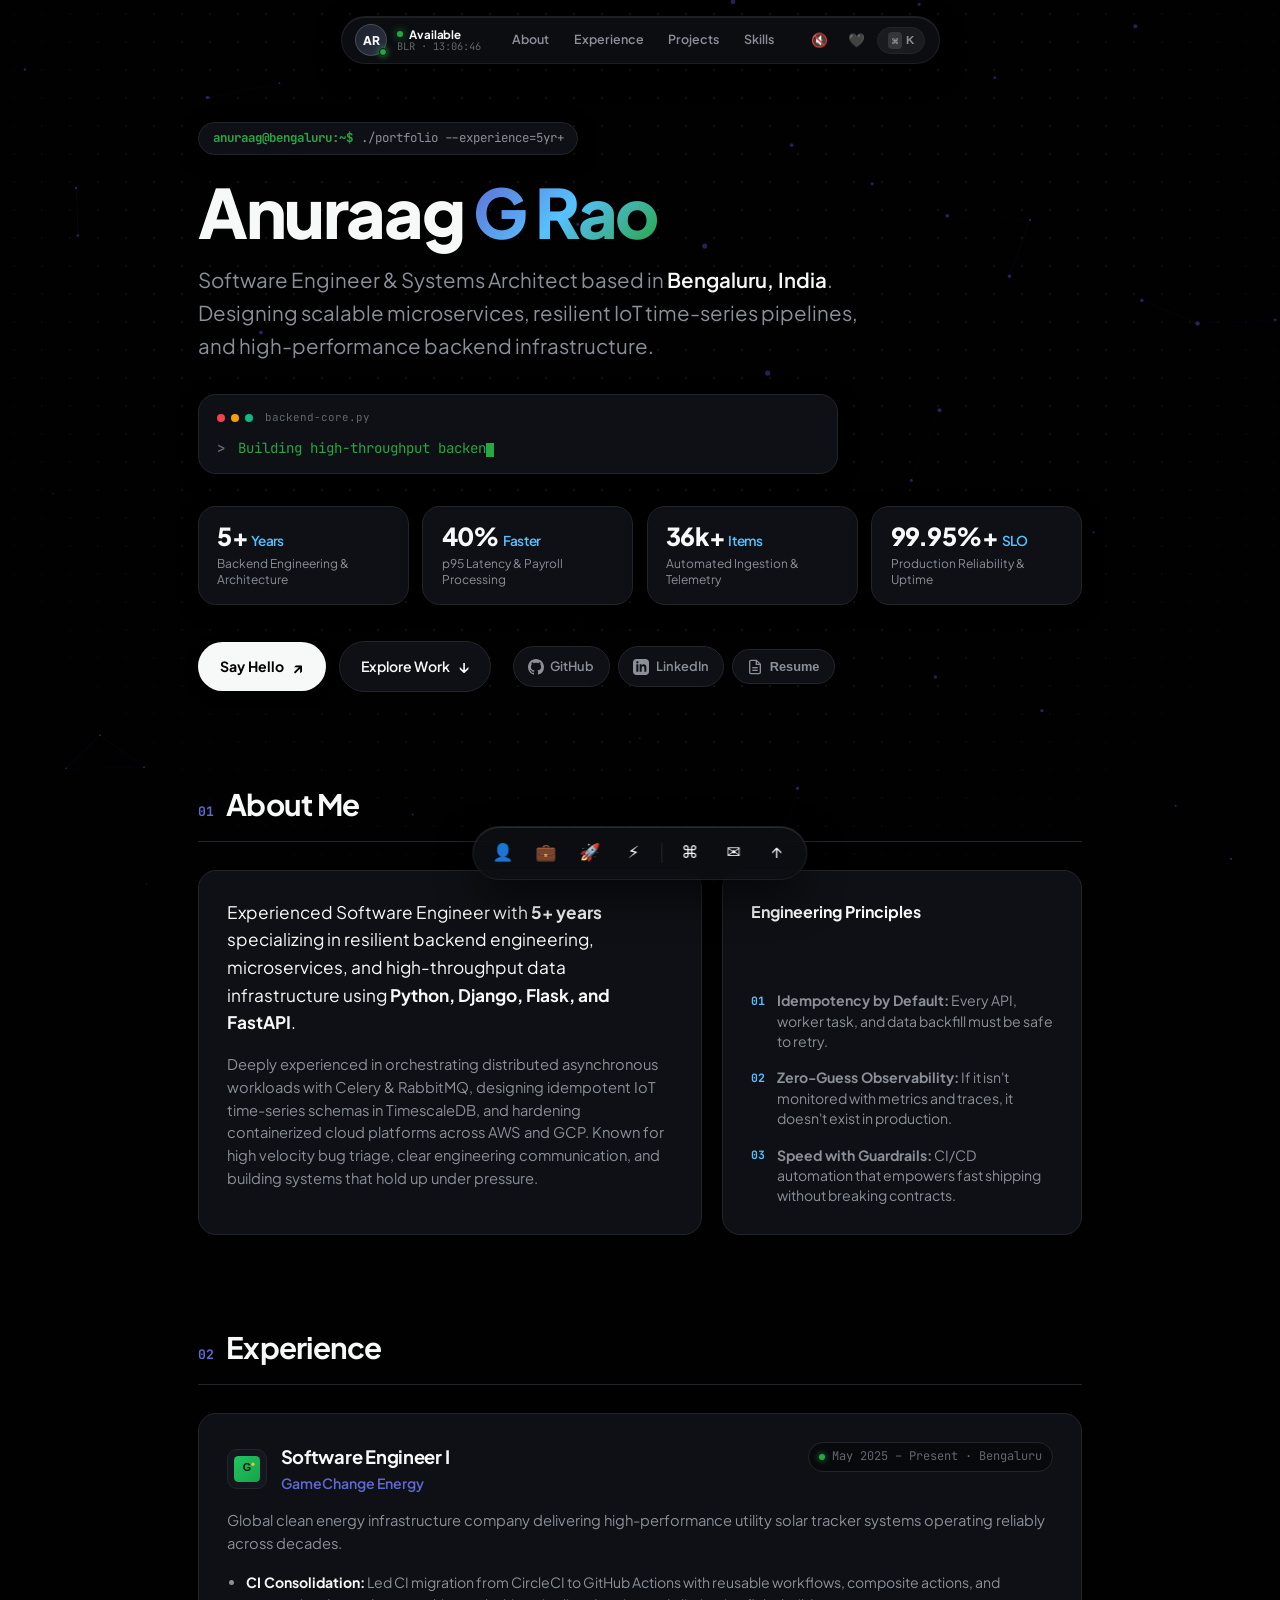
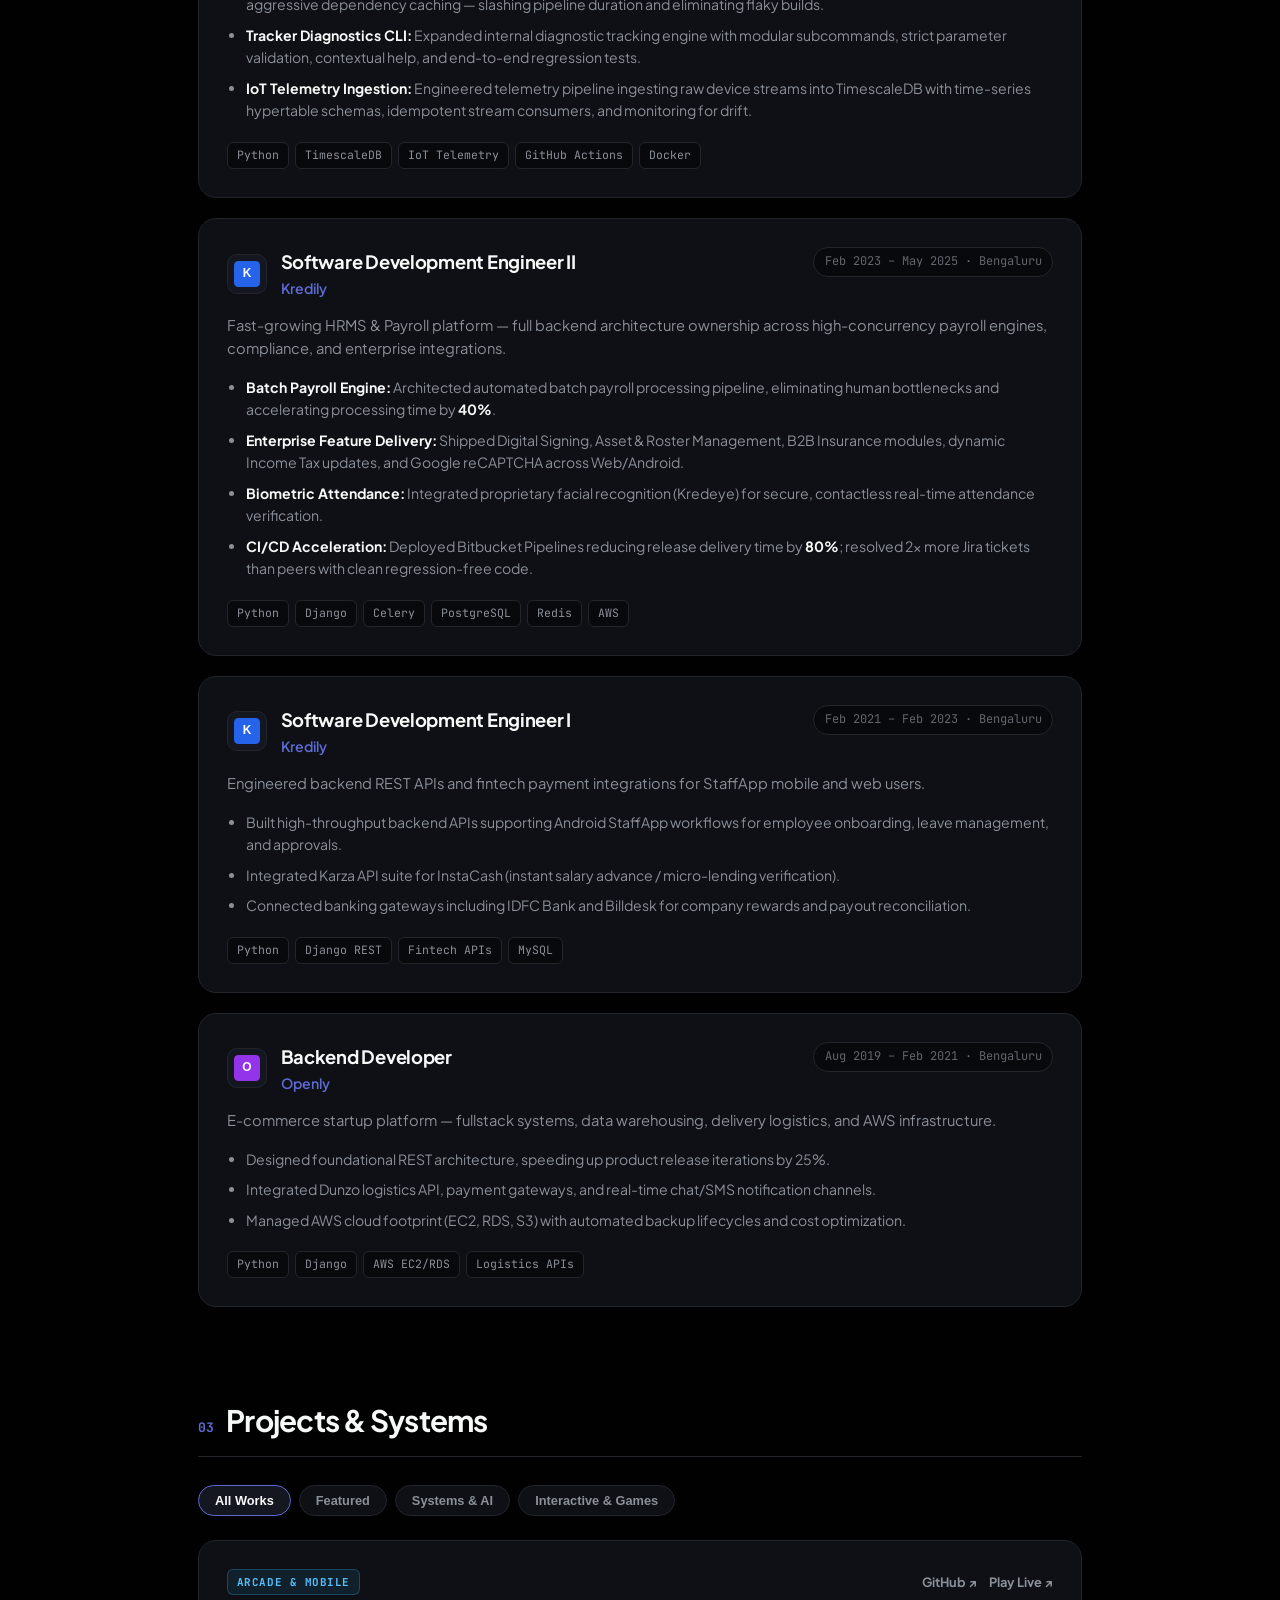
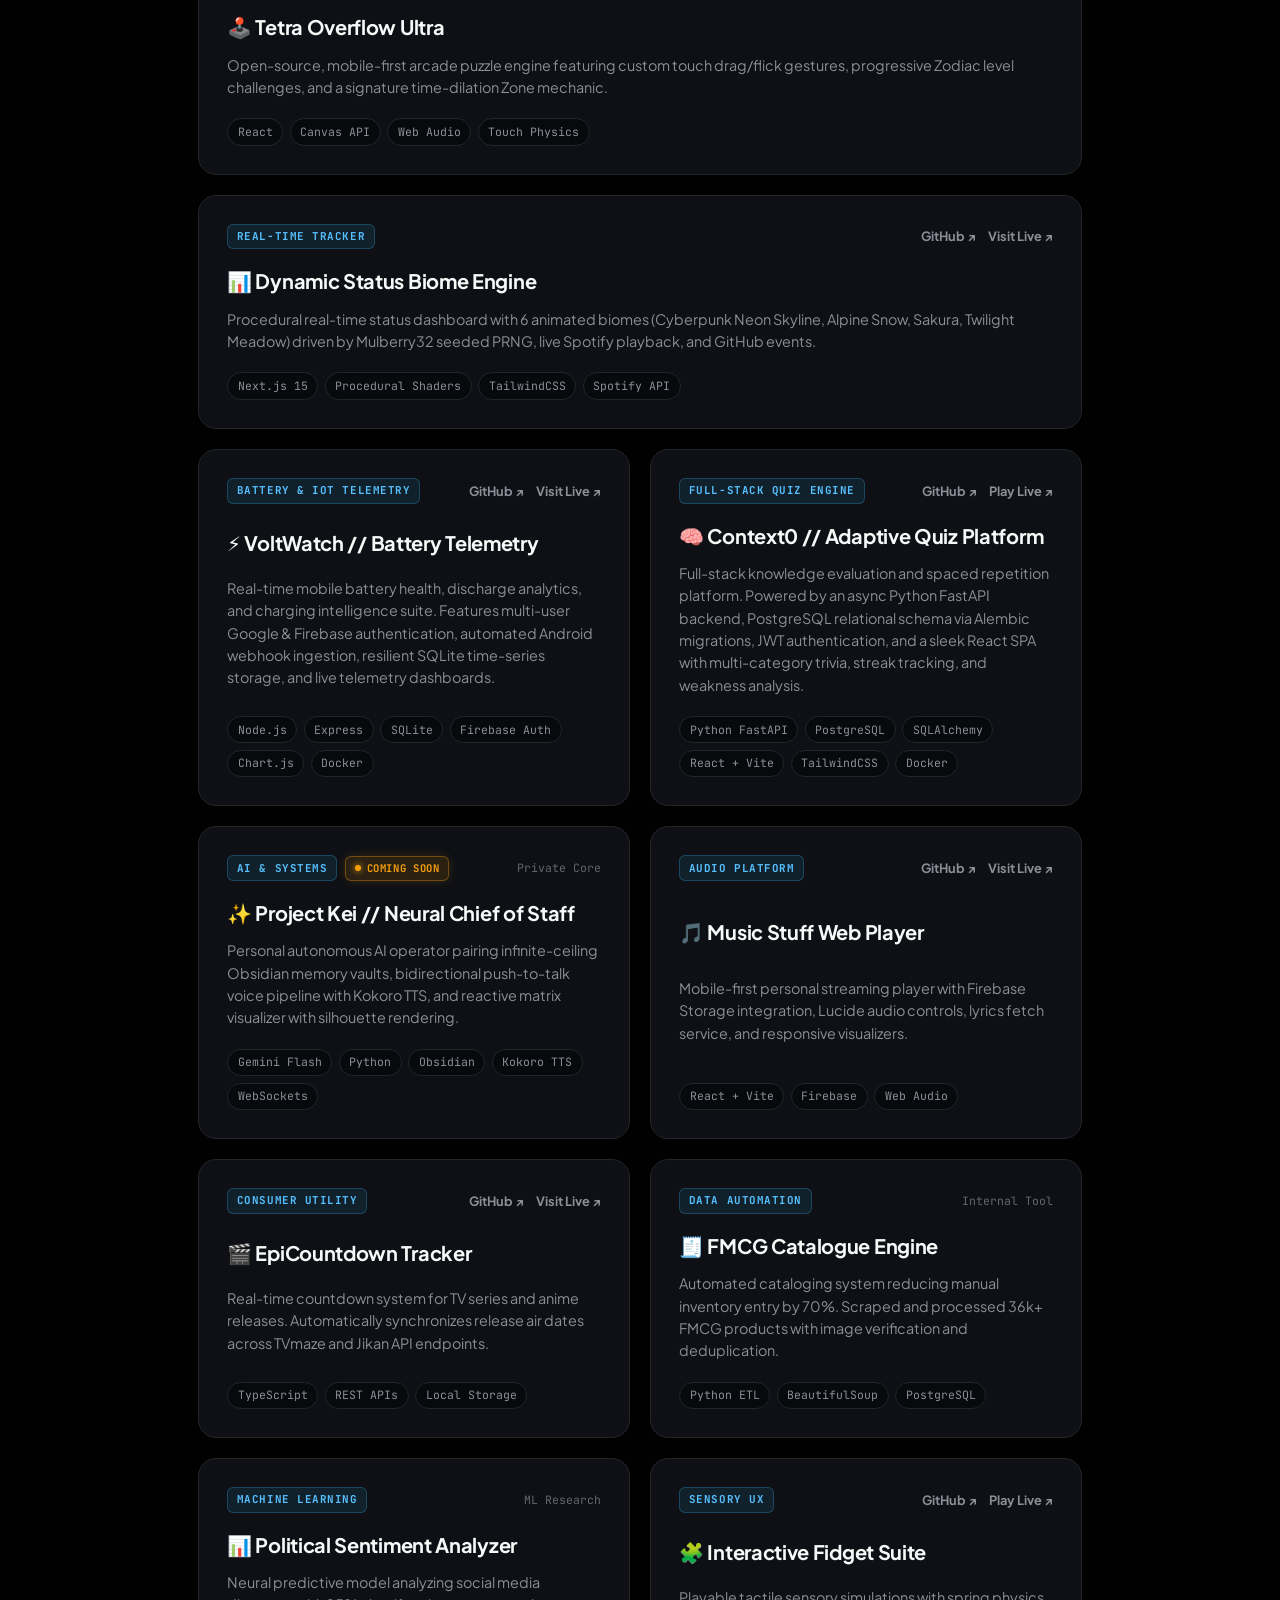
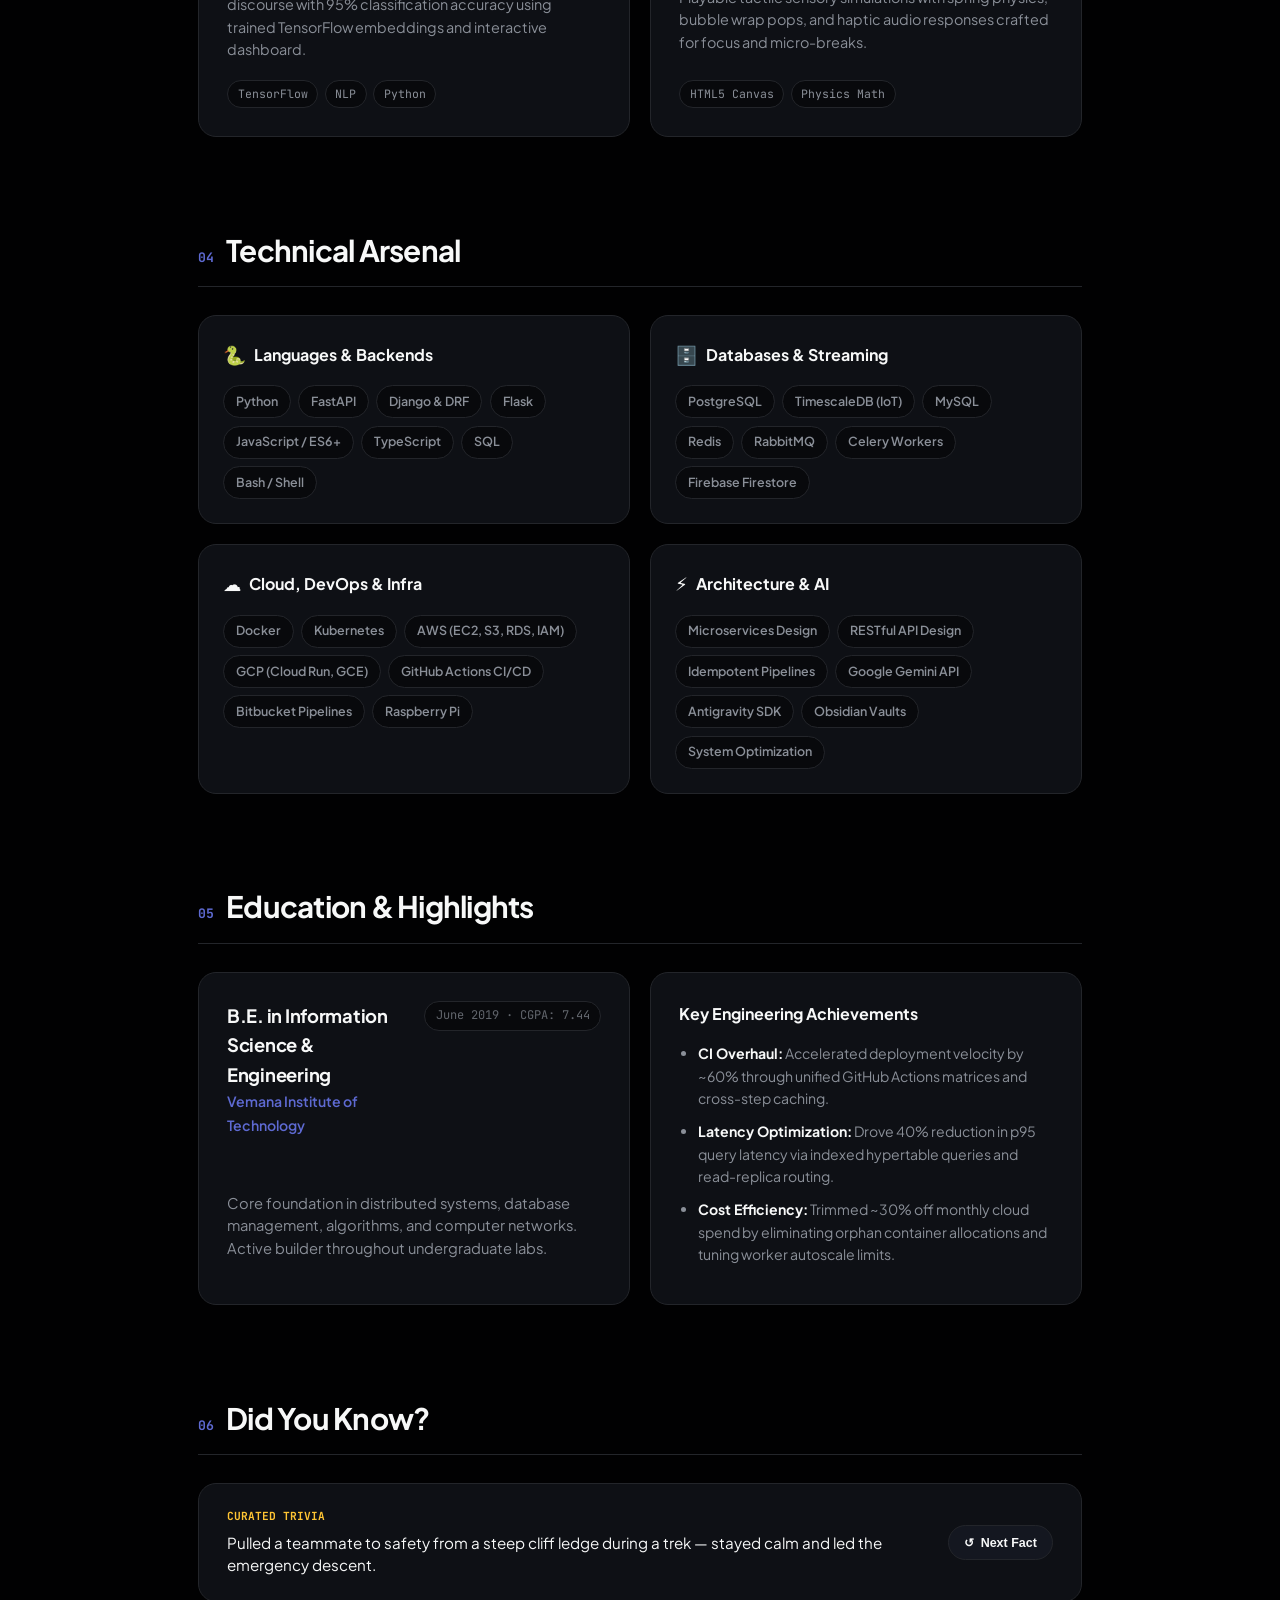
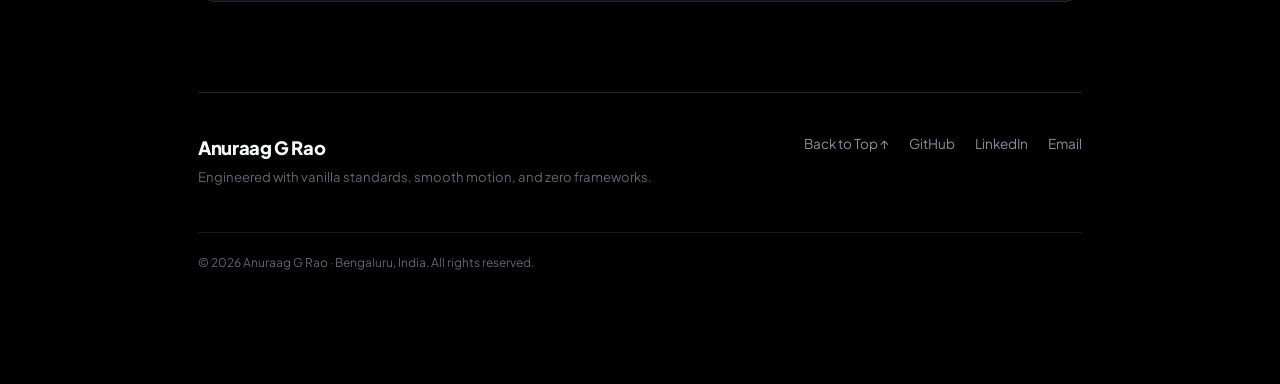
==== index.html @ e36537fd "chore: point tracker to custom domain analytics.anuraaggrao.com" ====
<!DOCTYPE html>
<html lang="en" data-mode="dark">

<head>
    <meta charset="UTF-8">
    <title>Anuraag G Rao | Software Engineer & Systems Architect</title>
    <link rel="icon" type="image/svg+xml" href="assets/favicon.svg">
    <meta name="viewport" content="width=device-width, initial-scale=1.0, viewport-fit=cover">
    <meta name="description"
        content="Software Engineer based in Bengaluru. Building scalable backend systems, high-throughput IoT pipelines, and intelligent AI agents.">
    <meta name="theme-color" content="#090A0F">

    <!-- Open Graph / Twitter Cards -->
    <meta property="og:title" content="Anuraag G Rao | Software Engineer & Systems Architect">
    <meta property="og:description"
        content="Software Engineer based in Bengaluru. Building scalable backend systems, IoT telemetry pipelines with TimescaleDB, and AI agents.">
    <meta property="og:type" content="website">
    <meta property="og:image" content="assets/favicon.svg">
    <meta name="twitter:card" content="summary_large_image">

    <!-- Canonical -->
    <link rel="canonical" href="https://anuraaggrao.com/">

    <!-- Typography -->
    <link rel="preconnect" href="https://fonts.googleapis.com">
    <link rel="preconnect" href="https://fonts.gstatic.com" crossorigin>
    <link
        href="https://fonts.googleapis.com/css2?family=Plus+Jakarta+Sans:wght@400;500;600;700;800&family=JetBrains+Mono:wght@400;500;700&family=Cormorant+Garamond:ital,wght@0,500;0,600;0,700;1,500&display=swap"
        rel="stylesheet">

    <!-- Styles -->
    <link rel="stylesheet" href="assets/css/styles.css">

    <!-- Icons & Manifest -->
    <link rel="icon" href="assets/favicon.svg" type="image/svg+xml">
    <link rel="manifest" href="site.webmanifest">

    <!-- Structured Data -->
    <script type="application/ld+json">
    {
      "@context": "https://schema.org",
      "@type": "Person",
      "name": "Anuraag G Rao",
      "jobTitle": "Software Engineer & Backend Architect",
      "url": "https://anuraaggrao.com/",
      "sameAs": [
        "https://github.com/AnuraagGRao",
        "https://www.linkedin.com/in/anuraag-rao-649662132/"
      ],
      "address": {
        "@type": "PostalAddress",
        "addressLocality": "Bengaluru",
        "addressCountry": "IN"
      }
    }
    </script>
    <script src="assets/js/main.js" defer></script>
</head>

<body id="top">

    <!-- Scroll Progress Hairline -->
    <div id="scroll-progress" class="scroll-progress" aria-hidden="true"></div>

    <!-- Ambient Parallax Canvas & Matrix Grid Overlay -->
    <canvas id="bg-canvas" class="bg-canvas" aria-hidden="true"></canvas>
    <div class="bg-grid-overlay" aria-hidden="true"></div>

    <!-- Apple-Style Dynamic Island Floating Top Bar -->
    <header id="dynamic-island" class="dynamic-island">
        <div class="island-content">
            <div class="island-left">
                <a href="#top" class="island-avatar" aria-label="Home">
                    <span class="avatar-monogram">AR</span>
                    <span class="status-pulse-dot" title="Available for backend & systems roles"></span>
                </a>
                <div class="island-status-group">
                    <div class="island-status-line">
                        <span class="pulse-ring"></span>
                        <span class="status-text">Available</span>
                    </div>
                    <span class="island-time" id="island-time">BLR · --:--:--</span>
                </div>
            </div>

            <nav class="island-nav" aria-label="Main Navigation">
                <a href="#about" class="nav-pill" data-nav="about">About</a>
                <a href="#experience" class="nav-pill" data-nav="experience">Experience</a>
                <a href="#projects" class="nav-pill" data-nav="projects">Projects</a>
                <a href="#skills" class="nav-pill" data-nav="skills">Skills</a>
            </nav>

            <div class="island-right">
                <button id="sound-btn" class="island-btn" aria-label="Toggle haptic audio clicks"
                    title="Toggle audio feedback">
                    <span class="sound-icon">🔇</span>
                </button>
                <button id="theme-btn" class="island-btn theme-toggle" aria-label="Toggle color theme"
                    title="Toggle color theme (T)">
                    ☀️
                </button>
                <button id="cmd-trigger-btn" class="island-cmd-btn" aria-label="Open command palette"
                    title="Press ⌘K or Ctrl+K">
                    <kbd>⌘</kbd>K
                </button>
            </div>
        </div>
    </header>

    <!-- Main Container -->
    <div class="container">

        <!-- Hero Section -->
        <section id="hero" class="hero-section">
            <div class="hero-eyebrow">
                <span class="terminal-prefix">anuraag@bengaluru:~$</span>
                <span class="terminal-command">./portfolio --experience=5yr+</span>
            </div>

            <h1 class="hero-title">
                Anuraag <span class="shimmer-text">G Rao</span>
            </h1>

            <p class="hero-tagline">
                Software Engineer & Systems Architect based in <strong>Bengaluru, India</strong>.
                Designing scalable microservices, resilient IoT time-series pipelines, and high-performance backend
                infrastructure.
            </p>

            <!-- Interactive Terminal Prompt Typewriter -->
            <div class="typewriter-card spotlight-card" id="terminal-box">
                <div class="terminal-bar">
                    <span class="dot red"></span>
                    <span class="dot yellow"></span>
                    <span class="dot green"></span>
                    <span class="terminal-label">backend-core.py</span>
                </div>
                <div class="typewriter-body">
                    <span class="prompt-symbol">&gt;</span> <span id="typed-text"></span><span class="cursor"></span>
                </div>
            </div>

            <!-- Key Metric Bento Chips -->
            <div class="hero-metrics-grid">
                <div class="metric-card spotlight-card">
                    <div class="metric-value">5+ <span class="metric-unit">Years</span></div>
                    <div class="metric-label">Backend Engineering & Architecture</div>
                </div>
                <div class="metric-card spotlight-card">
                    <div class="metric-value">40% <span class="metric-unit">Faster</span></div>
                    <div class="metric-label">p95 Latency & Payroll Processing</div>
                </div>
                <div class="metric-card spotlight-card">
                    <div class="metric-value">36k+ <span class="metric-unit">Items</span></div>
                    <div class="metric-label">Automated Ingestion & Telemetry</div>
                </div>
                <div class="metric-card spotlight-card">
                    <div class="metric-value">99.95%+ <span class="metric-unit">SLO</span></div>
                    <div class="metric-label">Production Reliability & Uptime</div>
                </div>
            </div>

            <!-- Fast Action Links -->
            <div class="hero-actions">
                <a href="mailto:hello@anuraaggrao.com" id="email-link" class="btn-primary magnetic-btn"
                    title="Click to copy email">
                    <span>Say Hello</span>
                    <span class="btn-arrow">↗</span>
                </a>
                <a href="#projects" class="btn-secondary magnetic-btn">
                    <span>Explore Work</span>
                    <span class="btn-arrow">↓</span>
                </a>
                <div class="hero-social-strip">
                    <a href="https://github.com/AnuraagGRao" target="_blank" rel="noopener noreferrer"
                        class="social-chip" title="GitHub profile">
                        <svg width="16" height="16" viewBox="0 0 24 24" fill="currentColor">
                            <path
                                d="M12 0C5.37 0 0 5.37 0 12c0 5.31 3.435 9.795 8.205 11.385.6.105.825-.255.825-.57 0-.285-.015-1.23-.015-2.235-3.015.555-3.795-.735-4.035-1.41-.135-.345-.72-1.41-1.23-1.695-.42-.225-1.02-.78-.015-.795.945-.015 1.62.87 1.845 1.23 1.08 1.815 2.805 1.305 3.495.99.105-.78.42-1.305.765-1.605-2.67-.3-5.46-1.335-5.46-5.925 0-1.305.465-2.385 1.23-3.225-.12-.3-.54-1.53.12-3.18 0 0 1.005-.315 3.3 1.23.96-.27 1.98-.405 3-.405s2.04.135 3 .405c2.295-1.56 3.3-1.23 3.3-1.23.66 1.65.24 2.88.12 3.18.765.84 1.23 1.905 1.23 3.225 0 4.605-2.805 5.625-5.475 5.925.435.375.81 1.095.81 2.22 0 1.605-.015 2.895-.015 3.3 0 .315.225.69.825.57A12.02 12.02 0 0024 12c0-6.63-5.37-12-12-12z" />
                        </svg>
                        <span>GitHub</span>
                    </a>
                    <a href="https://www.linkedin.com/in/anuraag-rao-649662132/" target="_blank"
                        rel="noopener noreferrer" class="social-chip" title="LinkedIn profile">
                        <svg width="16" height="16" viewBox="0 0 24 24" fill="currentColor">
                            <path
                                d="M19 0h-14c-2.761 0-5 2.239-5 5v14c0 2.761 2.239 5 5 5h14c2.762 0 5-2.239 5-5v-14c0-2.761-2.238-5-5-5zm-11 19h-3v-11h3v11zm-1.5-12.268c-.966 0-1.75-.79-1.75-1.764s.784-1.764 1.75-1.764 1.75.79 1.75 1.764-.783 1.764-1.75 1.764zm13.5 12.268h-3v-5.604c0-3.368-4-3.113-4 0v5.604h-3v-11h3v1.765c1.396-2.586 7-2.777 7 2.476v6.759z" />
                        </svg>
                        <span>LinkedIn</span>
                    </a>
                    <button class="social-chip resume-trigger" id="resume-btn" title="View resume details">
                        <svg width="16" height="16" viewBox="0 0 24 24" fill="none" stroke="currentColor"
                            stroke-width="2">
                            <path d="M14 2H6a2 2 0 0 0-2 2v16a2 2 0 0 0 2 2h12a2 2 0 0 0 2-2V8z" />
                            <polyline points="14 2 14 8 20 8" />
                            <line x1="16" y1="13" x2="8" y2="13" />
                            <line x1="16" y1="17" x2="8" y2="17" />
                        </svg>
                        <span>Resume</span>
                    </button>
                </div>
            </div>
        </section>

        <!-- About Section -->
        <section id="about" class="section-block fade-in">
            <div class="section-header">
                <span class="section-number">01</span>
                <h2>About Me</h2>
            </div>
            <div class="bento-about-grid">
                <div class="bento-card spotlight-card bento-about-main">
                    <p class="about-lead">
                        Experienced Software Engineer with <strong>5+ years</strong> specializing in resilient backend
                        engineering, microservices, and high-throughput data infrastructure using <strong>Python,
                            Django, Flask, and FastAPI</strong>.
                    </p>
                    <p class="job-desc">
                        Deeply experienced in orchestrating distributed asynchronous workloads with Celery & RabbitMQ,
                        designing idempotent IoT time-series schemas in TimescaleDB, and hardening containerized cloud
                        platforms across AWS and GCP. Known for high velocity bug triage, clear engineering
                        communication, and building systems that hold up under pressure.
                    </p>
                </div>
                <div class="bento-card spotlight-card bento-about-pillars">
                    <h3 class="card-subtitle">Engineering Principles</h3>
                    <ul class="pillar-list">
                        <li>
                            <span class="pillar-bullet">01</span>
                            <div>
                                <strong>Idempotency by Default:</strong> Every API, worker task, and data backfill must
                                be safe to retry.
                            </div>
                        </li>
                        <li>
                            <span class="pillar-bullet">02</span>
                            <div>
                                <strong>Zero-Guess Observability:</strong> If it isn't monitored with metrics and
                                traces, it doesn't exist in production.
                            </div>
                        </li>
                        <li>
                            <span class="pillar-bullet">03</span>
                            <div>
                                <strong>Speed with Guardrails:</strong> CI/CD automation that empowers fast shipping
                                without breaking contracts.
                            </div>
                        </li>
                    </ul>
                </div>
            </div>
        </section>

        <!-- Experience Section -->
        <section id="experience" class="section-block fade-in">
            <div class="section-header">
                <span class="section-number">02</span>
                <h2>Experience</h2>
            </div>

            <div class="timeline-container">
                <!-- Job 1: GameChange Energy -->
                <div class="job-card spotlight-card">
                    <div class="job-header">
                        <div class="job-title-row">
                            <div class="company-badge-wrap">
                                <img src="assets/img/logos/gamechange-energy.svg" alt="GameChange Energy Logo"
                                    class="company-logo" loading="lazy">
                            </div>
                            <div>
                                <h3 class="job-role">Software Engineer I</h3>
                                <span class="job-company">GameChange Energy</span>
                            </div>
                        </div>
                        <div class="job-meta-pill">
                            <span class="live-pulse" title="Current Role"></span>
                            <span>May 2025 – Present · Bengaluru</span>
                        </div>
                    </div>
                    <p class="job-desc">
                        Global clean energy infrastructure company delivering high-performance utility solar tracker
                        systems operating reliably across decades.
                    </p>
                    <ul class="job-bullets">
                        <li><strong>CI Consolidation:</strong> Led CI migration from CircleCI to GitHub Actions with
                            reusable workflows, composite actions, and aggressive dependency caching — slashing pipeline
                            duration and eliminating flaky builds.</li>
                        <li><strong>Tracker Diagnostics CLI:</strong> Expanded internal diagnostic tracking engine with
                            modular subcommands, strict parameter validation, contextual help, and end-to-end regression
                            tests.</li>
                        <li><strong>IoT Telemetry Ingestion:</strong> Engineered telemetry pipeline ingesting raw device
                            streams into TimescaleDB with time-series hypertable schemas, idempotent stream consumers,
                            and monitoring for drift.</li>
                    </ul>
                    <div class="job-tags">
                        <span class="tech-tag">Python</span>
                        <span class="tech-tag">TimescaleDB</span>
                        <span class="tech-tag">IoT Telemetry</span>
                        <span class="tech-tag">GitHub Actions</span>
                        <span class="tech-tag">Docker</span>
                    </div>
                </div>

                <!-- Job 2: Kredily SDE II -->
                <div class="job-card spotlight-card">
                    <div class="job-header">
                        <div class="job-title-row">
                            <div class="company-badge-wrap">
                                <img src="assets/img/logos/kredily.svg" alt="Kredily Logo" class="company-logo"
                                    loading="lazy">
                            </div>
                            <div>
                                <h3 class="job-role">Software Development Engineer II</h3>
                                <span class="job-company">Kredily</span>
                            </div>
                        </div>
                        <div class="job-meta-pill">Feb 2023 – May 2025 · Bengaluru</div>
                    </div>
                    <p class="job-desc">
                        Fast-growing HRMS & Payroll platform — full backend architecture ownership across
                        high-concurrency payroll engines, compliance, and enterprise integrations.
                    </p>
                    <ul class="job-bullets">
                        <li><strong>Batch Payroll Engine:</strong> Architected automated batch payroll processing
                            pipeline, eliminating human bottlenecks and accelerating processing time by
                            <strong>40%</strong>.
                        </li>
                        <li><strong>Enterprise Feature Delivery:</strong> Shipped Digital Signing, Asset & Roster
                            Management, B2B Insurance modules, dynamic Income Tax updates, and Google reCAPTCHA across
                            Web/Android.</li>
                        <li><strong>Biometric Attendance:</strong> Integrated proprietary facial recognition (Kredeye)
                            for secure, contactless real-time attendance verification.</li>
                        <li><strong>CI/CD Acceleration:</strong> Deployed Bitbucket Pipelines reducing release delivery
                            time by <strong>80%</strong>; resolved 2× more Jira tickets than peers with clean
                            regression-free code.</li>
                    </ul>
                    <div class="job-tags">
                        <span class="tech-tag">Python</span>
                        <span class="tech-tag">Django</span>
                        <span class="tech-tag">Celery</span>
                        <span class="tech-tag">PostgreSQL</span>
                        <span class="tech-tag">Redis</span>
                        <span class="tech-tag">AWS</span>
                    </div>
                </div>

                <!-- Job 3: Kredily SDE I -->
                <div class="job-card spotlight-card">
                    <div class="job-header">
                        <div class="job-title-row">
                            <div class="company-badge-wrap">
                                <img src="assets/img/logos/kredily.svg" alt="Kredily Logo" class="company-logo"
                                    loading="lazy">
                            </div>
                            <div>
                                <h3 class="job-role">Software Development Engineer I</h3>
                                <span class="job-company">Kredily</span>
                            </div>
                        </div>
                        <div class="job-meta-pill">Feb 2021 – Feb 2023 · Bengaluru</div>
                    </div>
                    <p class="job-desc">
                        Engineered backend REST APIs and fintech payment integrations for StaffApp mobile and web users.
                    </p>
                    <ul class="job-bullets">
                        <li>Built high-throughput backend APIs supporting Android StaffApp workflows for employee
                            onboarding, leave management, and approvals.</li>
                        <li>Integrated Karza API suite for InstaCash (instant salary advance / micro-lending
                            verification).</li>
                        <li>Connected banking gateways including IDFC Bank and Billdesk for company rewards and payout
                            reconciliation.</li>
                    </ul>
                    <div class="job-tags">
                        <span class="tech-tag">Python</span>
                        <span class="tech-tag">Django REST</span>
                        <span class="tech-tag">Fintech APIs</span>
                        <span class="tech-tag">MySQL</span>
                    </div>
                </div>

                <!-- Job 4: Openly -->
                <div class="job-card spotlight-card">
                    <div class="job-header">
                        <div class="job-title-row">
                            <div class="company-badge-wrap">
                                <img src="assets/img/logos/openly.svg" alt="Openly Logo" class="company-logo"
                                    loading="lazy">
                            </div>
                            <div>
                                <h3 class="job-role">Backend Developer</h3>
                                <span class="job-company">Openly</span>
                            </div>
                        </div>
                        <div class="job-meta-pill">Aug 2019 – Feb 2021 · Bengaluru</div>
                    </div>
                    <p class="job-desc">
                        E-commerce startup platform — fullstack systems, data warehousing, delivery logistics, and AWS
                        infrastructure.
                    </p>
                    <ul class="job-bullets">
                        <li>Designed foundational REST architecture, speeding up product release iterations by 25%.</li>
                        <li>Integrated Dunzo logistics API, payment gateways, and real-time chat/SMS notification
                            channels.</li>
                        <li>Managed AWS cloud footprint (EC2, RDS, S3) with automated backup lifecycles and cost
                            optimization.</li>
                    </ul>
                    <div class="job-tags">
                        <span class="tech-tag">Python</span>
                        <span class="tech-tag">Django</span>
                        <span class="tech-tag">AWS EC2/RDS</span>
                        <span class="tech-tag">Logistics APIs</span>
                    </div>
                </div>
            </div>
        </section>

        <!-- Projects Bento Grid 2.0 Section -->
        <section id="projects" class="section-block fade-in">
            <div class="section-header">
                <span class="section-number">03</span>
                <h2>Projects & Systems</h2>
            </div>

            <!-- Bento Filter Tabs -->
            <div class="bento-filters" role="tablist" aria-label="Project Categories">
                <button class="filter-tab active" data-filter="all" role="tab" aria-selected="true">All Works</button>
                <button class="filter-tab" data-filter="featured" role="tab" aria-selected="false">Featured</button>
                <button class="filter-tab" data-filter="systems" role="tab" aria-selected="false">Systems & AI</button>
                <button class="filter-tab" data-filter="interactive" role="tab" aria-selected="false">Interactive &
                    Games</button>
            </div>

            <!-- Bento Grid -->
            <div class="bento-grid" id="project-bento-grid">

                <!-- Anchor 1: Tetra Overflow Ultra (2 cols) -->
                <div class="bento-card spotlight-card bento-col-span-2 project-item"
                    data-category="interactive featured">
                    <div class="bento-card-top">
                        <span class="card-badge-glow">Arcade & Mobile</span>
                        <div style="display: flex; align-items: center; gap: 0.75rem;">
                            <a href="https://github.com/AnuraagGRao/tetris-mobile-clone" target="_blank"
                                rel="noopener noreferrer" class="bento-external-link" title="GitHub repository">
                                GitHub ↗
                            </a>
                            <a href="https://tetra.anuraaggrao.com/" target="_blank" rel="noopener noreferrer"
                                class="bento-external-link" title="Play live">
                                Play Live ↗
                            </a>
                        </div>
                    </div>
                    <h3 class="bento-title">🕹️ Tetra Overflow Ultra</h3>
                    <p class="bento-desc">
                        Open-source, mobile-first arcade puzzle engine featuring custom touch drag/flick gestures,
                        progressive Zodiac level challenges, and a signature time-dilation Zone mechanic.
                    </p>
                    <div class="bento-meta-row">
                        <span class="tech-pill">React</span>
                        <span class="tech-pill">Canvas API</span>
                        <span class="tech-pill">Web Audio</span>
                        <span class="tech-pill">Touch Physics</span>
                    </div>
                </div>

                <!-- Anchor 2: Status Site (2 cols) -->
                <div class="bento-card spotlight-card bento-col-span-2 project-item" data-category="systems featured">
                    <div class="bento-card-top">
                        <span class="card-badge-glow">Real-Time Tracker</span>
                        <div style="display: flex; align-items: center; gap: 0.75rem;">
                            <a href="https://github.com/AnuraagGRao/status-site" target="_blank"
                                rel="noopener noreferrer" class="bento-external-link" title="GitHub repository">
                                GitHub ↗
                            </a>
                            <a href="https://status.anuraaggrao.com/" target="_blank" rel="noopener noreferrer"
                                class="bento-external-link" title="Visit live">
                                Visit Live ↗
                            </a>
                        </div>
                    </div>
                    <h3 class="bento-title">📊 Dynamic Status Biome Engine</h3>
                    <p class="bento-desc">
                        Procedural real-time status dashboard with 6 animated biomes (Cyberpunk Neon Skyline, Alpine
                        Snow, Sakura, Twilight Meadow) driven by Mulberry32 seeded PRNG, live Spotify playback, and
                        GitHub events.
                    </p>
                    <div class="bento-meta-row">
                        <span class="tech-pill">Next.js 15</span>
                        <span class="tech-pill">Procedural Shaders</span>
                        <span class="tech-pill">TailwindCSS</span>
                        <span class="tech-pill">Spotify API</span>
                    </div>
                </div>

                <!-- Card 3: VoltWatch // Mobile Battery Telemetry -->
                <div class="bento-card spotlight-card project-item" data-category="systems featured">
                    <div class="bento-card-top">
                        <span class="card-badge-glow">Battery & IoT Telemetry</span>
                        <div style="display: flex; align-items: center; gap: 0.75rem;">
                            <a href="https://github.com/AnuraagGRao/battery-monitor" target="_blank"
                                rel="noopener noreferrer" class="bento-external-link" title="View source on GitHub">
                                GitHub ↗
                            </a>
                            <a href="https://volt.anuraaggrao.com/" target="_blank" rel="noopener noreferrer"
                                class="bento-external-link" title="Visit live dashboard">
                                Visit Live ↗
                            </a>
                        </div>
                    </div>
                    <h3 class="bento-title">⚡ VoltWatch // Battery Telemetry</h3>
                    <p class="bento-desc">
                        Real-time mobile battery health, discharge analytics, and charging intelligence suite. Features
                        multi-user
                        Google & Firebase authentication, automated Android webhook ingestion, resilient SQLite
                        time-series storage,
                        and live telemetry dashboards.
                    </p>
                    <div class="bento-meta-row">
                        <span class="tech-pill">Node.js</span>
                        <span class="tech-pill">Express</span>
                        <span class="tech-pill">SQLite</span>
                        <span class="tech-pill">Firebase Auth</span>
                        <span class="tech-pill">Chart.js</span>
                        <span class="tech-pill">Docker</span>
                    </div>
                </div>

                <!-- Card 4: Context0 // Adaptive Quiz Platform -->
                <div class="bento-card spotlight-card project-item" data-category="interactive systems featured">
                    <div class="bento-card-top">
                        <span class="card-badge-glow">Full-Stack Quiz Engine</span>
                        <div style="display: flex; align-items: center; gap: 0.75rem;">
                            <a href="https://github.com/AnuraagGRao/context-0" target="_blank" rel="noopener noreferrer"
                                class="bento-external-link" title="View source on GitHub">
                                GitHub ↗
                            </a>
                            <a href="https://quiz.anuraaggrao.com/" target="_blank" rel="noopener noreferrer"
                                class="bento-external-link" title="Play live quiz">
                                Play Live ↗
                            </a>
                        </div>
                    </div>
                    <h3 class="bento-title">🧠 Context0 // Adaptive Quiz Platform</h3>
                    <p class="bento-desc">
                        Full-stack knowledge evaluation and spaced repetition platform. Powered by an async Python
                        FastAPI backend,
                        PostgreSQL relational schema via Alembic migrations, JWT authentication, and a sleek React SPA
                        with
                        multi-category trivia, streak tracking, and weakness analysis.
                    </p>
                    <div class="bento-meta-row">
                        <span class="tech-pill">Python FastAPI</span>
                        <span class="tech-pill">PostgreSQL</span>
                        <span class="tech-pill">SQLAlchemy</span>
                        <span class="tech-pill">React + Vite</span>
                        <span class="tech-pill">TailwindCSS</span>
                        <span class="tech-pill">Docker</span>
                    </div>
                </div>

                <!-- Card 5: Project Kei // Neural Chief of Staff -->
                <div class="bento-card spotlight-card project-item" data-category="systems featured">
                    <div class="bento-card-top">
                        <div style="display: flex; align-items: center; gap: 0.5rem; flex-wrap: wrap;">
                            <span class="card-badge-glow">AI & Systems</span>
                            <span class="badge-coming-soon"><span class="pulse-dot"></span>Coming Soon</span>
                        </div>
                        <span class="bento-tag-muted">Private Core</span>
                    </div>
                    <h3 class="bento-title">✨ Project Kei // Neural Chief of Staff</h3>
                    <p class="bento-desc">
                        Personal autonomous AI operator pairing infinite-ceiling Obsidian memory vaults, bidirectional
                        push-to-talk voice pipeline with Kokoro TTS, and reactive matrix visualizer with silhouette
                        rendering.
                    </p>
                    <div class="bento-meta-row">
                        <span class="tech-pill">Gemini Flash</span>
                        <span class="tech-pill">Python</span>
                        <span class="tech-pill">Obsidian</span>
                        <span class="tech-pill">Kokoro TTS</span>
                        <span class="tech-pill">WebSockets</span>
                    </div>
                </div>

                <!-- Card 6: Music Stuff -->
                <div class="bento-card spotlight-card project-item" data-category="interactive">
                    <div class="bento-card-top">
                        <span class="card-badge-glow">Audio Platform</span>
                        <div style="display: flex; align-items: center; gap: 0.75rem;">
                            <a href="https://github.com/AnuraagGRao/music-stuff" target="_blank"
                                rel="noopener noreferrer" class="bento-external-link" title="GitHub repository">
                                GitHub ↗
                            </a>
                            <a href="https://music.anuraaggrao.com/" target="_blank" rel="noopener noreferrer"
                                class="bento-external-link" title="Visit live">
                                Visit Live ↗
                            </a>
                        </div>
                    </div>
                    <h3 class="bento-title">🎵 Music Stuff Web Player</h3>
                    <p class="bento-desc">
                        Mobile-first personal streaming player with Firebase Storage integration, Lucide audio controls,
                        lyrics fetch service, and responsive visualizers.
                    </p>
                    <div class="bento-meta-row">
                        <span class="tech-pill">React + Vite</span>
                        <span class="tech-pill">Firebase</span>
                        <span class="tech-pill">Web Audio</span>
                    </div>
                </div>

                <!-- Card 7: EpiCountdown -->
                <div class="bento-card spotlight-card project-item" data-category="interactive">
                    <div class="bento-card-top">
                        <span class="card-badge-glow">Consumer Utility</span>
                        <div style="display: flex; align-items: center; gap: 0.75rem;">
                            <a href="https://github.com/AnuraagGRao/countdown" target="_blank" rel="noopener noreferrer"
                                class="bento-external-link" title="GitHub repository">
                                GitHub ↗
                            </a>
                            <a href="https://countdown.anuraaggrao.com/" target="_blank" rel="noopener noreferrer"
                                class="bento-external-link" title="Visit live">
                                Visit Live ↗
                            </a>
                        </div>
                    </div>
                    <h3 class="bento-title">🎬 EpiCountdown Tracker</h3>
                    <p class="bento-desc">
                        Real-time countdown system for TV series and anime releases. Automatically synchronizes release
                        air dates across TVmaze and Jikan API endpoints.
                    </p>
                    <div class="bento-meta-row">
                        <span class="tech-pill">TypeScript</span>
                        <span class="tech-pill">REST APIs</span>
                        <span class="tech-pill">Local Storage</span>
                    </div>
                </div>

                <!-- Card 8: Catalogue & Inventory Tool -->
                <div class="bento-card spotlight-card project-item" data-category="systems">
                    <div class="bento-card-top">
                        <span class="card-badge-glow">Data Automation</span>
                        <span class="bento-tag-muted">Internal Tool</span>
                    </div>
                    <h3 class="bento-title">🧾 FMCG Catalogue Engine</h3>
                    <p class="bento-desc">
                        Automated cataloging system reducing manual inventory entry by 70%. Scraped and processed 36k+
                        FMCG products with image verification and deduplication.
                    </p>
                    <div class="bento-meta-row">
                        <span class="tech-pill">Python ETL</span>
                        <span class="tech-pill">BeautifulSoup</span>
                        <span class="tech-pill">PostgreSQL</span>
                    </div>
                </div>

                <!-- Card 9: Campaign Analysis Tool -->
                <div class="bento-card spotlight-card project-item" data-category="systems">
                    <div class="bento-card-top">
                        <span class="card-badge-glow">Machine Learning</span>
                        <span class="bento-tag-muted">ML Research</span>
                    </div>
                    <h3 class="bento-title">📊 Political Sentiment Analyzer</h3>
                    <p class="bento-desc">
                        Neural predictive model analyzing social media discourse with 95% classification accuracy using
                        trained TensorFlow embeddings and interactive dashboard.
                    </p>
                    <div class="bento-meta-row">
                        <span class="tech-pill">TensorFlow</span>
                        <span class="tech-pill">NLP</span>
                        <span class="tech-pill">Python</span>
                    </div>
                </div>

                <!-- Card 10: Fidget Toys -->
                <div class="bento-card spotlight-card project-item" data-category="interactive">
                    <div class="bento-card-top">
                        <span class="card-badge-glow">Sensory UX</span>
                        <div style="display: flex; align-items: center; gap: 0.75rem;">
                            <a href="https://github.com/AnuraagGRao/fidget-toys" target="_blank"
                                rel="noopener noreferrer" class="bento-external-link" title="GitHub repository">
                                GitHub ↗
                            </a>
                            <a href="https://fidget.anuraaggrao.com/" target="_blank" rel="noopener noreferrer"
                                class="bento-external-link" title="Play live">
                                Play Live ↗
                            </a>
                        </div>
                    </div>
                    <h3 class="bento-title">🧩 Interactive Fidget Suite</h3>
                    <p class="bento-desc">
                        Playable tactile sensory simulations with spring physics, bubble wrap pops, and haptic audio
                        responses crafted for focus and micro-breaks.
                    </p>
                    <div class="bento-meta-row">
                        <span class="tech-pill">HTML5 Canvas</span>
                        <span class="tech-pill">Physics Math</span>
                    </div>
                </div>

            </div>
        </section>

        <!-- Technical Skills Matrix -->
        <section id="skills" class="section-block fade-in">
            <div class="section-header">
                <span class="section-number">04</span>
                <h2>Technical Arsenal</h2>
            </div>

            <div class="skills-matrix-grid">
                <div class="skills-group-card spotlight-card">
                    <div class="skills-group-header">
                        <span class="skills-group-icon">🐍</span>
                        <h3 class="skills-group-title">Languages & Backends</h3>
                    </div>
                    <div class="skills-chips">
                        <span class="skill-pill">Python</span>
                        <span class="skill-pill">FastAPI</span>
                        <span class="skill-pill">Django & DRF</span>
                        <span class="skill-pill">Flask</span>
                        <span class="skill-pill">JavaScript / ES6+</span>
                        <span class="skill-pill">TypeScript</span>
                        <span class="skill-pill">SQL</span>
                        <span class="skill-pill">Bash / Shell</span>
                    </div>
                </div>

                <div class="skills-group-card spotlight-card">
                    <div class="skills-group-header">
                        <span class="skills-group-icon">🗄️</span>
                        <h3 class="skills-group-title">Databases & Streaming</h3>
                    </div>
                    <div class="skills-chips">
                        <span class="skill-pill">PostgreSQL</span>
                        <span class="skill-pill">TimescaleDB (IoT)</span>
                        <span class="skill-pill">MySQL</span>
                        <span class="skill-pill">Redis</span>
                        <span class="skill-pill">RabbitMQ</span>
                        <span class="skill-pill">Celery Workers</span>
                        <span class="skill-pill">Firebase Firestore</span>
                    </div>
                </div>

                <div class="skills-group-card spotlight-card">
                    <div class="skills-group-header">
                        <span class="skills-group-icon">☁️</span>
                        <h3 class="skills-group-title">Cloud, DevOps & Infra</h3>
                    </div>
                    <div class="skills-chips">
                        <span class="skill-pill">Docker</span>
                        <span class="skill-pill">Kubernetes</span>
                        <span class="skill-pill">AWS (EC2, S3, RDS, IAM)</span>
                        <span class="skill-pill">GCP (Cloud Run, GCE)</span>
                        <span class="skill-pill">GitHub Actions CI/CD</span>
                        <span class="skill-pill">Bitbucket Pipelines</span>
                        <span class="skill-pill">Raspberry Pi</span>
                    </div>
                </div>

                <div class="skills-group-card spotlight-card">
                    <div class="skills-group-header">
                        <span class="skills-group-icon">⚡</span>
                        <h3 class="skills-group-title">Architecture & AI</h3>
                    </div>
                    <div class="skills-chips">
                        <span class="skill-pill">Microservices Design</span>
                        <span class="skill-pill">RESTful API Design</span>
                        <span class="skill-pill">Idempotent Pipelines</span>
                        <span class="skill-pill">Google Gemini API</span>
                        <span class="skill-pill">Antigravity SDK</span>
                        <span class="skill-pill">Obsidian Vaults</span>
                        <span class="skill-pill">System Optimization</span>
                    </div>
                </div>
            </div>
        </section>

        <!-- Education & Achievements -->
        <section id="education" class="section-block fade-in">
            <div class="section-header">
                <span class="section-number">05</span>
                <h2>Education & Highlights</h2>
            </div>

            <div class="bento-split-grid">
                <!-- Education -->
                <div class="bento-card spotlight-card">
                    <div class="job-header">
                        <div>
                            <h3 class="job-role">B.E. in Information Science & Engineering</h3>
                            <span class="job-company">Vemana Institute of Technology</span>
                        </div>
                        <div class="job-meta-pill">June 2019 · CGPA: 7.44</div>
                    </div>
                    <p class="job-desc">
                        Core foundation in distributed systems, database management, algorithms, and computer networks.
                        Active builder throughout undergraduate labs.
                    </p>
                </div>

                <!-- Achievements Highlights -->
                <div class="bento-card spotlight-card">
                    <h3 class="card-subtitle">Key Engineering Achievements</h3>
                    <ul class="achievement-bullets">
                        <li><strong>CI Overhaul:</strong> Accelerated deployment velocity by ~60% through unified GitHub
                            Actions matrices and cross-step caching.</li>
                        <li><strong>Latency Optimization:</strong> Drove 40% reduction in p95 query latency via indexed
                            hypertable queries and read-replica routing.</li>
                        <li><strong>Cost Efficiency:</strong> Trimmed ~30% off monthly cloud spend by eliminating orphan
                            container allocations and tuning worker autoscale limits.</li>
                    </ul>
                </div>
            </div>
        </section>

        <!-- Did You Know? Card -->
        <section id="facts" class="section-block fade-in">
            <div class="section-header">
                <span class="section-number">06</span>
                <h2>Did You Know?</h2>
            </div>
            <div class="widget-card spotlight-card">
                <div class="widget-content">
                    <div class="fact-tag">Curated Trivia</div>
                    <p id="fact-text" class="fact-statement">Loading a fact…</p>
                </div>
                <button class="widget-refresh" id="fact-refresh" title="Show another fact"
                    aria-label="Load another fact">
                    <span class="refresh-icon">↺</span>
                    <span class="refresh-label">Next Fact</span>
                </button>
            </div>
        </section>

        <!-- Footer -->
        <footer class="site-footer">
            <div class="footer-inner">
                <div class="footer-left">
                    <div class="footer-monogram">Anuraag G Rao</div>
                    <p class="footer-sub">Engineered with vanilla standards, smooth motion, and zero frameworks.</p>
                </div>
                <div class="footer-links">
                    <a href="#top" class="footer-link">Back to Top ↑</a>
                    <a href="https://github.com/AnuraagGRao" target="_blank" rel="noopener noreferrer"
                        class="footer-link">GitHub</a>
                    <a href="https://www.linkedin.com/in/anuraag-rao-649662132/" target="_blank"
                        rel="noopener noreferrer" class="footer-link">LinkedIn</a>
                    <a href="mailto:hello@anuraaggrao.com" class="footer-link">Email</a>
                </div>
            </div>
            <div class="footer-bottom">
                <span>© 2026 Anuraag G Rao · Bengaluru, India. All rights reserved.</span>
            </div>
        </footer>

    </div>

    <!-- Apple-Style Bottom Floating Dock -->
    <nav id="dock-nav" class="dock-nav" aria-label="Quick Access Dock">
        <div class="dock-capsule">
            <a href="#about" class="dock-item" data-tooltip="About">
                <span class="dock-icon">👤</span>
            </a>
            <a href="#experience" class="dock-item" data-tooltip="Experience">
                <span class="dock-icon">💼</span>
            </a>
            <a href="#projects" class="dock-item" data-tooltip="Projects">
                <span class="dock-icon">🚀</span>
            </a>
            <a href="#skills" class="dock-item" data-tooltip="Skills">
                <span class="dock-icon">⚡</span>
            </a>
            <span class="dock-separator" aria-hidden="true"></span>
            <button id="dock-cmd-btn" class="dock-item dock-cmd-trigger" data-tooltip="Command Palette (⌘K)"
                aria-label="Open Command Palette">
                <span class="dock-icon">⌘</span>
            </button>
            <a href="mailto:hello@anuraaggrao.com" id="dock-email-btn" class="dock-item email-trigger"
                data-tooltip="Email: hello@anuraaggrao.com" aria-label="Send or copy email">
                <span class="dock-icon">✉️</span>
            </a>
            <a href="#top" class="dock-item" data-tooltip="Scroll to Top" aria-label="Scroll to top">
                <span class="dock-icon">↑</span>
            </a>
        </div>
    </nav>

    <!-- Interactive Command Palette Modal (⌘K / Ctrl+K) -->
    <div id="cmd-palette-modal" class="cmd-modal" aria-hidden="true" role="dialog" aria-modal="true">
        <div class="cmd-backdrop" id="cmd-backdrop"></div>
        <div class="cmd-container spotlight-card">
            <div class="cmd-search-wrap">
                <span class="cmd-search-icon">🔍</span>
                <input type="text" id="cmd-input" class="cmd-input" placeholder="Type a command or search sections..."
                    autocomplete="off" spellcheck="false">
                <kbd class="cmd-esc-badge" id="cmd-close-btn">ESC</kbd>
            </div>
            <div class="cmd-results" id="cmd-results-list" role="listbox">
                <!-- Dynamically populated or static items -->
                <div class="cmd-group-label">Quick Navigation</div>
                <div class="cmd-item" data-action="nav" data-target="#projects" role="option">
                    <span class="cmd-item-icon">🚀</span>
                    <span class="cmd-item-text">Jump to Projects & Systems</span>
                    <kbd>P</kbd>
                </div>
                <div class="cmd-item" data-action="nav" data-target="#experience" role="option">
                    <span class="cmd-item-icon">💼</span>
                    <span class="cmd-item-text">Jump to Work Experience</span>
                    <kbd>E</kbd>
                </div>
                <div class="cmd-item" data-action="nav" data-target="#skills" role="option">
                    <span class="cmd-item-icon">⚡</span>
                    <span class="cmd-item-text">Jump to Skills Matrix</span>
                    <kbd>S</kbd>
                </div>
                <div class="cmd-item" data-action="nav" data-target="#about" role="option">
                    <span class="cmd-item-icon">👤</span>
                    <span class="cmd-item-text">Jump to About</span>
                    <kbd>A</kbd>
                </div>

                <div class="cmd-group-label">Actions</div>
                <div class="cmd-item" data-action="copy-email" role="option">
                    <span class="cmd-item-icon">📋</span>
                    <span class="cmd-item-text">Copy Email Address (hello@anuraaggrao.com)</span>
                    <kbd>C</kbd>
                </div>
                <div class="cmd-item" data-action="toggle-theme" role="option">
                    <span class="cmd-item-icon">🎨</span>
                    <span class="cmd-item-text">Cycle Theme (Obsidian / Cyber / Arcade)</span>
                    <kbd>T</kbd>
                </div>
                <div class="cmd-item" data-action="toggle-sound" role="option">
                    <span class="cmd-item-icon">🔊</span>
                    <span class="cmd-item-text">Toggle Audio Clicks Haptics</span>
                    <kbd>M</kbd>
                </div>
                <div class="cmd-item" data-action="open-link" data-url="https://volt.anuraaggrao.com" role="option">
                    <span class="cmd-item-icon">⚡</span>
                    <span class="cmd-item-text">Open VoltWatch (Battery Health Telemetry)</span>
                    <kbd>V</kbd>
                </div>
                <div class="cmd-item" data-action="open-link" data-url="https://context0-frontend.onrender.com"
                    role="option">
                    <span class="cmd-item-icon">🧠</span>
                    <span class="cmd-item-text">Open Context0 (Quiz & Knowledge Engine)</span>
                    <kbd>Q</kbd>
                </div>
                <div class="cmd-item" data-action="open-link" data-url="https://github.com/AnuraagGRao" role="option">
                    <span class="cmd-item-icon">🐙</span>
                    <span class="cmd-item-text">Open GitHub Profile</span>
                    <kbd>G</kbd>
                </div>
                <div class="cmd-item" data-action="open-link"
                    data-url="https://www.linkedin.com/in/anuraag-rao-649662132/" role="option">
                    <span class="cmd-item-icon">👔</span>
                    <span class="cmd-item-text">Open LinkedIn Profile</span>
                    <kbd>L</kbd>
                </div>
            </div>
            <div class="cmd-footer">
                <span>Use <kbd>↑</kbd> <kbd>↓</kbd> to navigate</span>
                <span><kbd>↵</kbd> to select</span>
                <span><kbd>ESC</kbd> to close</span>
            </div>
        </div>
    </div>

    <script defer src="https://analytics.anuraaggrao.com/tracker.js" data-project="portfolio"></script>
</body>

</html>
---- assets/css/styles.css ----
/* ==========================================================================
   Anuraag G Rao — Portfolio 2026
   Apple-meets-Linear Luxury Tech Design System
   Features: Bento Grid 2.0, Liquid Glassmorphism, Dynamic Island,
             Spotlight Illuminations, Parallax Canvas & macOS Floating Dock
   ========================================================================== */

/* ==========================================================================
   1. DESIGN TOKENS (CSS Variables)
   ========================================================================== */
:root,
[data-theme="obsidian"] {
    /* --- Theme 1: Obsidian Precision (Linear / Raycast / Vercel) --- */
    --background: #010102;
    --background-subtle: #08090C;
    --surface: #0E1015;
    --surface-hover: #141720;
    --surface-active: #1B1E29;
    --surface-glass: rgba(14, 16, 21, 0.85);
    --surface-glass-border: rgba(255, 255, 255, 0.07);

    --border: #23252A;
    --border-subtle: #18191D;
    --border-strong: #34343A;
    --border-glow: rgba(94, 106, 210, 0.35);

    --text: #F7F8F8;
    --text-muted: #8A8F98;
    --text-subtle: #62666D;

    /* --- Accent Colors --- */
    --accent-primary: #5E6AD2;       /* Linear Lavender */
    --accent-secondary: #57C1FF;     /* Raycast Cyan */
    --accent-emerald: #27A644;       /* Linear Green */
    --accent-amber: #FFC533;         /* Raycast Amber */

    --accent-gradient: linear-gradient(135deg, #5E6AD2 0%, #57C1FF 50%, #27A644 100%);
    --accent-glow: rgba(94, 106, 210, 0.2);

    /* --- Typography Tokens --- */
    --font-sans: 'Plus Jakarta Sans', system-ui, -apple-system, sans-serif;
    --font-heading: 'Cormorant Garamond', Georgia, serif;
    --font-mono: 'JetBrains Mono', ui-monospace, monospace;

    --text-display: clamp(2.5rem, 6vw, 4.25rem);
    --text-h1: clamp(2rem, 4.5vw, 2.75rem);
    --text-h2: clamp(1.4rem, 2.8vw, 1.85rem);
    --text-h3: 1.15rem;
    --text-body: 0.95rem;
    --text-caption: 0.78rem;

    /* --- Elevations & Glass --- */
    --glass-blur: blur(20px) saturate(190%);
    --shadow-subtle: 0 4px 20px -2px rgba(0, 0, 0, 0.5);
    --shadow-raised: 
        inset 0 1px 0 rgba(255, 255, 255, 0.08),
        0 10px 30px -5px rgba(0, 0, 0, 0.7);
    --shadow-floating: 
        inset 0 1px 0 rgba(255, 255, 255, 0.12),
        0 18px 45px -8px rgba(0, 0, 0, 0.8);

    /* --- Spacings & Shapes --- */
    --radius-pill: 9999px;
    --radius-card: 18px;
    --radius-card-sm: 12px;
    --radius-btn: 8px;

    --space-page: clamp(1.25rem, 4vw, 3rem);
    --space-section: clamp(3.5rem, 7vw, 6rem);

    /* --- Transitions --- */
    --ease-apple: cubic-bezier(0.16, 1, 0.3, 1);
    --ease-spring: cubic-bezier(0.34, 1.56, 0.64, 1);
    --duration-fast: 160ms;
    --duration-norm: 280ms;
}

/* --- Theme 2: Cybernetic Luminescence (ElevenLabs / Superhuman / RunwayML) --- */
[data-theme="cyber"] {
    --background: #08090E;
    --background-subtle: #0E101A;
    --surface: #131726;
    --surface-hover: #1A2035;
    --surface-active: #232C47;
    --surface-glass: rgba(19, 23, 38, 0.65);
    --surface-glass-border: rgba(139, 92, 246, 0.25);

    --border: rgba(139, 92, 246, 0.2);
    --border-subtle: rgba(255, 255, 255, 0.08);
    --border-strong: rgba(139, 92, 246, 0.45);
    --border-glow: rgba(139, 92, 246, 0.55);

    --text: #F8FAFC;
    --text-muted: #A5B4FC;
    --text-subtle: #6366F1;

    --accent-primary: #8B5CF6;       /* Electric Violet */
    --accent-secondary: #06B6D4;     /* Cyber Cyan */
    --accent-emerald: #10B981;       /* Cyber Emerald */
    --accent-amber: #F59E0B;         /* Radiant Amber */

    --accent-gradient: linear-gradient(135deg, #8B5CF6 0%, #EC4899 50%, #06B6D4 100%);
    --accent-glow: rgba(139, 92, 246, 0.35);

    --radius-card: 24px;
    --radius-card-sm: 16px;
    --radius-btn: 12px;
}

/* --- Theme 3: Neo-Brutalist Arcade (Nintendo-2001 / Lovable / Figma) --- */
[data-theme="arcade"] {
    --background: #0D0E15;
    --background-subtle: #141622;
    --surface: #181A28;
    --surface-hover: #212538;
    --surface-active: #2A2F48;
    --surface-glass: rgba(24, 26, 40, 0.95);
    --surface-glass-border: #2A2E44;

    --border: #2A2E44;
    --border-subtle: #1E2130;
    --border-strong: #00FF66;
    --border-glow: rgba(0, 255, 102, 0.45);

    --text: #FFFFFF;
    --text-muted: #A0A8C0;
    --text-subtle: #68708C;

    --accent-primary: #00FF66;       /* Acid Green */
    --accent-secondary: #FFE600;     /* Cyber Yellow */
    --accent-emerald: #00E5FF;       /* Bright Cyan */
    --accent-amber: #FF4365;         /* Hot Coral */

    --accent-gradient: linear-gradient(135deg, #00FF66 0%, #FFE600 50%, #FF4365 100%);
    --accent-glow: rgba(0, 255, 102, 0.3);

    --radius-card: 14px;
    --radius-card-sm: 8px;
    --radius-btn: 6px;
}

/* Specific theme visual flourishes */
[data-theme="arcade"] body::before {
    content: "";
    position: fixed;
    inset: 0;
    background-image: radial-gradient(rgba(255, 255, 255, 0.08) 1.5px, transparent 1.5px);
    background-size: 24px 24px;
    pointer-events: none;
    z-index: 1;
}

[data-theme="arcade"] .bento-card,
[data-theme="arcade"] .spotlight-card {
    border-width: 2px !important;
    border-color: var(--border) !important;
    box-shadow: 4px 4px 0px rgba(0, 0, 0, 0.7) !important;
}

[data-theme="arcade"] .bento-card:hover {
    transform: translate(-2px, -2px);
    box-shadow: 6px 6px 0px var(--accent-primary) !important;
}

[data-theme="cyber"] .bento-card {
    box-shadow: 0 0 30px -8px rgba(139, 92, 246, 0.18);
}

/* --- Light Mode Palette --- */
[data-mode="light"] {
    --background: #F8FAFC;
    --background-subtle: #F1F5F9;
    --surface: #FFFFFF;
    --surface-hover: #F8FAFC;
    --surface-active: #EDF2F7;
    --surface-glass: rgba(255, 255, 255, 0.78);
    --surface-glass-border: rgba(0, 0, 0, 0.08);

    --border: #E2E8F0;
    --border-subtle: #EDF2F7;
    --border-strong: #CBD5E1;
    --border-glow: rgba(99, 102, 241, 0.25);

    --text: #0F172A;
    --text-muted: #475569;
    --text-subtle: #94A3B8;

    --accent-glow: rgba(99, 102, 241, 0.10);

    --shadow-subtle: 0 4px 16px -2px rgba(15, 23, 42, 0.05);
    --shadow-raised: 
        inset 0 1px 0 rgba(255, 255, 255, 0.8),
        0 8px 24px -4px rgba(15, 23, 42, 0.08);
    --shadow-floating: 
        inset 0 1px 0 rgba(255, 255, 255, 0.9),
        0 16px 36px -6px rgba(15, 23, 42, 0.12);
}

/* ==========================================================================
   2. GLOBAL RESETS & BASE
   ========================================================================== */
*, *::before, *::after {
    box-sizing: border-box;
}

html {
    scroll-behavior: smooth;
    scroll-padding-top: 5.5rem;
    -webkit-text-size-adjust: 100%;
}

body {
    margin: 0;
    padding: 0;
    font-family: var(--font-sans);
    font-size: var(--text-body);
    color: var(--text);
    background-color: var(--background);
    line-height: 1.6;
    overflow-x: hidden;
    -webkit-font-smoothing: antialiased;
    -moz-osx-font-smoothing: grayscale;
    transition: background-color var(--duration-norm) ease, color var(--duration-norm) ease;
}

/* Scroll Progress Line */
.scroll-progress {
    position: fixed;
    top: 0;
    left: 0;
    height: 2.5px;
    width: 0%;
    background: var(--accent-gradient);
    z-index: 1100;
    transition: width 80ms ease-out;
    box-shadow: 0 0 12px var(--accent-primary);
}

/* Background Canvas & Grid Overlay */
.bg-canvas {
    position: fixed;
    inset: 0;
    width: 100vw;
    height: 100vh;
    pointer-events: none;
    z-index: -2;
}

.bg-grid-overlay {
    position: fixed;
    inset: 0;
    pointer-events: none;
    z-index: -1;
    background-image: radial-gradient(rgba(255, 255, 255, 0.07) 1px, transparent 1px);
    background-size: 28px 28px;
    mask-image: radial-gradient(ellipse at 50% 30%, black 45%, transparent 85%);
    -webkit-mask-image: radial-gradient(ellipse at 50% 30%, black 45%, transparent 85%);
}

[data-mode="light"] .bg-grid-overlay {
    background-image: radial-gradient(rgba(15, 23, 42, 0.05) 1px, transparent 1px);
}

/* Container */
.container {
    max-width: 980px;
    margin: 0 auto;
    padding: 0 var(--space-page);
    padding-bottom: 7rem;
}

/* ==========================================================================
   3. APPLE DYNAMIC ISLAND (TOP BAR)
   ========================================================================== */
.dynamic-island {
    position: fixed;
    top: 1rem;
    left: 0;
    right: 0;
    z-index: 950;
    display: flex;
    justify-content: center;
    padding: 0 1rem;
    pointer-events: none;
}

.island-content {
    pointer-events: auto;
    display: flex;
    align-items: center;
    justify-content: space-between;
    gap: 1.25rem;
    padding: 0.45rem 0.85rem;
    background: var(--surface-glass);
    backdrop-filter: var(--glass-blur);
    -webkit-backdrop-filter: var(--glass-blur);
    border: 1px solid var(--surface-glass-border);
    border-radius: var(--radius-pill);
    box-shadow: var(--shadow-raised);
    transition: transform var(--duration-norm) var(--ease-apple), box-shadow var(--duration-norm) ease;
}

.island-content:hover {
    box-shadow: var(--shadow-floating);
}

.island-left {
    display: flex;
    align-items: center;
    gap: 0.65rem;
}

.island-avatar {
    position: relative;
    width: 32px;
    height: 32px;
    border-radius: 50%;
    background: linear-gradient(135deg, #1E222D, #2B3142);
    display: flex;
    align-items: center;
    justify-content: center;
    text-decoration: none;
    border: 1px solid rgba(255, 255, 255, 0.15);
    transition: transform var(--duration-fast) var(--ease-spring);
}

.island-avatar:hover {
    transform: scale(1.08);
}

.avatar-monogram {
    font-size: 0.75rem;
    font-weight: 800;
    color: var(--text);
    letter-spacing: -0.02em;
}

.status-pulse-dot {
    position: absolute;
    bottom: -1px;
    right: -1px;
    width: 8px;
    height: 8px;
    border-radius: 50%;
    background: var(--accent-emerald);
    border: 1.5px solid var(--surface);
    box-shadow: 0 0 6px var(--accent-emerald);
}

.island-status-group {
    display: flex;
    flex-direction: column;
    line-height: 1.15;
}

.island-status-line {
    display: flex;
    align-items: center;
    gap: 0.35rem;
}

.pulse-ring {
    display: inline-block;
    width: 6px;
    height: 6px;
    border-radius: 50%;
    background: var(--accent-emerald);
    box-shadow: 0 0 8px var(--accent-emerald);
    animation: pulseGlow 2s ease-in-out infinite;
}

@keyframes pulseGlow {
    0%, 100% { opacity: 1; transform: scale(1); }
    50% { opacity: 0.45; transform: scale(0.85); }
}

.status-text {
    font-size: 0.72rem;
    font-weight: 700;
    color: var(--text);
    letter-spacing: -0.01em;
}

.island-time {
    font-family: var(--font-mono);
    font-size: 0.65rem;
    color: var(--text-subtle);
}

.island-nav {
    display: flex;
    align-items: center;
    gap: 0.25rem;
}

.nav-pill {
    padding: 0.32rem 0.65rem;
    border-radius: var(--radius-pill);
    font-size: 0.78rem;
    font-weight: 600;
    color: var(--text-muted);
    text-decoration: none;
    transition: color var(--duration-fast) ease, background-color var(--duration-fast) ease;
}

.nav-pill:hover,
.nav-pill.active {
    color: var(--text);
    background: rgba(255, 255, 255, 0.08);
}

[data-mode="light"] .nav-pill:hover,
[data-mode="light"] .nav-pill.active {
    background: rgba(0, 0, 0, 0.06);
}

.island-right {
    display: flex;
    align-items: center;
    gap: 0.4rem;
}

.island-btn {
    width: 30px;
    height: 30px;
    border-radius: 50%;
    display: flex;
    align-items: center;
    justify-content: center;
    background: transparent;
    border: 1px solid transparent;
    color: var(--text-muted);
    cursor: pointer;
    font-size: 0.85rem;
    transition: background-color var(--duration-fast) ease, transform var(--duration-fast) ease;
}

.island-btn:hover {
    background: rgba(255, 255, 255, 0.1);
    color: var(--text);
    transform: scale(1.05);
}

.island-cmd-btn {
    display: flex;
    align-items: center;
    gap: 0.25rem;
    padding: 0.25rem 0.6rem;
    background: rgba(255, 255, 255, 0.06);
    border: 1px solid var(--border);
    border-radius: var(--radius-pill);
    font-size: 0.72rem;
    font-weight: 600;
    color: var(--text-muted);
    cursor: pointer;
    transition: all var(--duration-fast) ease;
}

.island-cmd-btn kbd {
    font-family: var(--font-mono);
    font-size: 0.65rem;
    background: rgba(255, 255, 255, 0.12);
    padding: 0.1rem 0.25rem;
    border-radius: 4px;
}

.island-cmd-btn:hover {
    background: var(--surface-hover);
    color: var(--text);
    border-color: var(--border-strong);
}

/* ==========================================================================
   4. HERO SECTION
   ========================================================================== */
.hero-section {
    padding-top: calc(var(--space-section) + 2rem);
    margin-bottom: var(--space-section);
}

.hero-eyebrow {
    display: inline-flex;
    align-items: center;
    gap: 0.5rem;
    padding: 0.35rem 0.85rem;
    background: var(--surface);
    border: 1px solid var(--border);
    border-radius: var(--radius-pill);
    font-family: var(--font-mono);
    font-size: var(--text-caption);
    margin-bottom: 1.25rem;
    box-shadow: var(--shadow-subtle);
}

.terminal-prefix {
    color: var(--accent-emerald);
    font-weight: 700;
}

.terminal-command {
    color: var(--text-muted);
}

.hero-title {
    font-size: var(--text-display);
    font-weight: 800;
    line-height: 1.08;
    letter-spacing: -0.035em;
    margin: 0 0 1rem 0;
    color: var(--text);
}

.shimmer-text {
    background: var(--accent-gradient);
    -webkit-background-clip: text;
    -webkit-text-fill-color: transparent;
    display: inline-block;
}

.hero-tagline {
    font-size: clamp(1.05rem, 2.2vw, 1.28rem);
    color: var(--text-muted);
    max-width: 680px;
    line-height: 1.6;
    margin: 0 0 2rem 0;
}

.hero-tagline strong {
    color: var(--text);
    font-weight: 600;
}

/* Interactive Terminal Box */
.typewriter-card {
    background: var(--surface);
    border: 1px solid var(--border);
    border-radius: var(--radius-card-sm);
    padding: 0.85rem 1.15rem;
    margin-bottom: 2rem;
    box-shadow: var(--shadow-subtle);
    max-width: 640px;
}

.terminal-bar {
    display: flex;
    align-items: center;
    gap: 0.35rem;
    margin-bottom: 0.65rem;
}

.dot {
    width: 8px;
    height: 8px;
    border-radius: 50%;
}
.dot.red { background: #EF4444; }
.dot.yellow { background: #F59E0B; }
.dot.green { background: #10B981; }

.terminal-label {
    font-family: var(--font-mono);
    font-size: 0.68rem;
    color: var(--text-subtle);
    margin-left: 0.4rem;
}

.typewriter-body {
    font-family: var(--font-mono);
    font-size: 0.88rem;
    color: var(--accent-emerald);
}

.prompt-symbol {
    color: var(--text-subtle);
    font-weight: bold;
    margin-right: 0.3rem;
}

.cursor {
    display: inline-block;
    width: 8px;
    height: 1em;
    background-color: var(--accent-emerald);
    vertical-align: text-bottom;
    animation: blinkCursor 1s step-end infinite;
}

@keyframes blinkCursor {
    50% { opacity: 0; }
}

/* Hero Metrics Grid */
.hero-metrics-grid {
    display: grid;
    grid-template-columns: repeat(4, 1fr);
    gap: 0.85rem;
    margin-bottom: 2.25rem;
}

.metric-card {
    background: var(--surface);
    border: 1px solid var(--border);
    border-radius: var(--radius-card-sm);
    padding: 1rem 1.15rem;
    box-shadow: var(--shadow-subtle);
    transition: transform var(--duration-fast) var(--ease-spring), border-color var(--duration-fast) ease;
}

.metric-card:hover {
    transform: translateY(-3px);
    border-color: var(--border-strong);
}

.metric-value {
    font-size: 1.55rem;
    font-weight: 800;
    letter-spacing: -0.03em;
    color: var(--text);
    line-height: 1.1;
    margin-bottom: 0.35rem;
}

.metric-unit {
    font-size: 0.85rem;
    color: var(--accent-secondary);
    font-weight: 600;
}

.metric-label {
    font-size: 0.75rem;
    color: var(--text-muted);
    line-height: 1.35;
}

/* Fast Action Buttons */
.hero-actions {
    display: flex;
    flex-wrap: wrap;
    align-items: center;
    gap: 0.85rem;
}

.btn-primary {
    display: inline-flex;
    align-items: center;
    gap: 0.5rem;
    padding: 0.72rem 1.4rem;
    background: var(--text);
    color: var(--background);
    border-radius: var(--radius-pill);
    font-size: 0.88rem;
    font-weight: 700;
    text-decoration: none;
    transition: transform var(--duration-fast) var(--ease-spring), box-shadow var(--duration-fast) ease;
    box-shadow: 0 4px 14px rgba(0, 0, 0, 0.25);
}

.btn-primary:hover {
    transform: translateY(-2px);
    box-shadow: 0 6px 20px rgba(99, 102, 241, 0.35);
}

.btn-secondary {
    display: inline-flex;
    align-items: center;
    gap: 0.5rem;
    padding: 0.72rem 1.3rem;
    background: var(--surface);
    color: var(--text);
    border: 1px solid var(--border);
    border-radius: var(--radius-pill);
    font-size: 0.88rem;
    font-weight: 600;
    text-decoration: none;
    transition: background-color var(--duration-fast) ease, border-color var(--duration-fast) ease, transform var(--duration-fast) var(--ease-spring);
}

.btn-secondary:hover {
    background: var(--surface-hover);
    border-color: var(--border-strong);
    transform: translateY(-2px);
}

.btn-arrow {
    font-size: 1rem;
    transition: transform var(--duration-fast) ease;
}

.btn-primary:hover .btn-arrow,
.btn-secondary:hover .btn-arrow {
    transform: translateX(3px);
}

.hero-social-strip {
    display: flex;
    align-items: center;
    gap: 0.5rem;
    margin-left: 0.5rem;
}

.social-chip {
    display: inline-flex;
    align-items: center;
    gap: 0.4rem;
    padding: 0.55rem 0.9rem;
    background: var(--surface);
    border: 1px solid var(--border);
    border-radius: var(--radius-pill);
    color: var(--text-muted);
    font-size: 0.8rem;
    font-weight: 600;
    text-decoration: none;
    cursor: pointer;
    transition: all var(--duration-fast) ease;
}

.social-chip:hover {
    background: var(--surface-hover);
    color: var(--text);
    border-color: var(--border-strong);
}

/* ==========================================================================
   5. BENTO GRID 2.0 & SPOTLIGHT EFFECT
   ========================================================================== */
.section-block {
    margin-bottom: var(--space-section);
}

.section-header {
    display: flex;
    align-items: baseline;
    gap: 0.75rem;
    margin-bottom: 1.75rem;
    border-bottom: 1px solid var(--border);
    padding-bottom: 0.75rem;
}

.section-number {
    font-family: var(--font-mono);
    font-size: 0.82rem;
    font-weight: 700;
    color: var(--accent-primary);
}

.section-header h2 {
    font-size: var(--text-h2);
    font-weight: 700;
    letter-spacing: -0.025em;
    margin: 0;
    color: var(--text);
}

/* Signature Spotlight Card Effect */
.spotlight-card {
    position: relative;
    overflow: hidden;
    background: var(--surface);
    border: 1px solid var(--border);
    border-radius: var(--radius-card);
    transition: transform var(--duration-fast) var(--ease-spring), border-color var(--duration-fast) ease, box-shadow var(--duration-fast) ease;
}

.spotlight-card::before {
    content: '';
    position: absolute;
    inset: 0;
    border-radius: inherit;
    background: radial-gradient(
        340px circle at var(--mouse-x, -200px) var(--mouse-y, -200px),
        var(--border-glow),
        transparent 75%
    );
    opacity: 0;
    pointer-events: none;
    transition: opacity 0.3s ease;
    z-index: 1;
}

.spotlight-card:hover::before {
    opacity: 1;
}

/* Bento About Layout */
.bento-about-grid {
    display: grid;
    grid-template-columns: 1.4fr 1fr;
    gap: 1.25rem;
}

.bento-about-main {
    padding: 1.75rem;
}

.about-lead {
    font-size: 1.08rem;
    line-height: 1.6;
    color: var(--text);
    margin-top: 0;
    margin-bottom: 1rem;
}

.bento-about-pillars {
    padding: 1.75rem;
}

.card-subtitle {
    font-size: 1rem;
    font-weight: 700;
    margin: 0 0 1rem 0;
    color: var(--text);
}

.pillar-list {
    list-style: none;
    padding: 0;
    margin: 0;
    display: flex;
    flex-direction: column;
    gap: 1rem;
}

.pillar-list li {
    display: flex;
    gap: 0.75rem;
    font-size: 0.88rem;
    line-height: 1.45;
    color: var(--text-muted);
}

.pillar-bullet {
    font-family: var(--font-mono);
    font-size: 0.72rem;
    font-weight: 700;
    color: var(--accent-secondary);
    padding-top: 0.15rem;
}

/* ==========================================================================
   6. PROJECTS BENTO GRID 2.0
   ========================================================================== */
.bento-filters {
    display: flex;
    flex-wrap: wrap;
    gap: 0.5rem;
    margin-bottom: 1.5rem;
}

.filter-tab {
    padding: 0.45rem 1rem;
    background: var(--surface);
    border: 1px solid var(--border);
    border-radius: var(--radius-pill);
    font-size: 0.8rem;
    font-weight: 600;
    color: var(--text-muted);
    cursor: pointer;
    transition: all var(--duration-fast) ease;
}

.filter-tab:hover,
.filter-tab.active {
    background: var(--surface-hover);
    color: var(--text);
    border-color: var(--accent-primary);
}

.bento-grid {
    display: grid;
    grid-template-columns: repeat(2, 1fr);
    gap: 1.25rem;
}

.bento-card {
    padding: 1.75rem;
    display: flex;
    flex-direction: column;
    justify-content: space-between;
}

.bento-card:hover {
    transform: translateY(-4px);
    box-shadow: var(--shadow-raised);
    border-color: var(--border-strong);
}

.bento-col-span-2 {
    grid-column: span 2;
}

.bento-card-top {
    display: flex;
    align-items: center;
    justify-content: space-between;
    margin-bottom: 1rem;
}

.card-badge-glow {
    font-family: var(--font-mono);
    font-size: 0.68rem;
    font-weight: 700;
    color: var(--accent-secondary);
    text-transform: uppercase;
    letter-spacing: 0.05em;
    padding: 0.2rem 0.55rem;
    background: rgba(56, 189, 248, 0.1);
    border: 1px solid rgba(56, 189, 248, 0.25);
    border-radius: 6px;
}

.badge-coming-soon {
    font-family: var(--font-mono);
    font-size: 0.66rem;
    font-weight: 700;
    color: #F59E0B;
    text-transform: uppercase;
    letter-spacing: 0.06em;
    padding: 0.2rem 0.55rem;
    background: rgba(245, 158, 11, 0.12);
    border: 1px solid rgba(245, 158, 11, 0.35);
    border-radius: 6px;
    display: inline-flex;
    align-items: center;
    gap: 0.35rem;
    box-shadow: 0 0 12px -2px rgba(245, 158, 11, 0.25);
}

.badge-coming-soon .pulse-dot {
    width: 6px;
    height: 6px;
    border-radius: 50%;
    background: #F59E0B;
    box-shadow: 0 0 6px #F59E0B;
    animation: pulseDot 2s ease-in-out infinite;
}

@keyframes pulseDot {
    0%, 100% { opacity: 0.5; transform: scale(0.85); }
    50% { opacity: 1; transform: scale(1.2); }
}

.bento-external-link {
    font-size: 0.8rem;
    font-weight: 700;
    color: var(--text-muted);
    text-decoration: none;
    transition: color var(--duration-fast) ease;
}

.bento-external-link:hover {
    color: var(--accent-secondary);
}

.bento-title {
    font-size: 1.25rem;
    font-weight: 700;
    margin: 0 0 0.65rem 0;
    color: var(--text);
    letter-spacing: -0.015em;
}

.bento-desc {
    font-size: 0.9rem;
    color: var(--text-muted);
    line-height: 1.55;
    margin: 0 0 1.25rem 0;
}

.bento-meta-row {
    display: flex;
    flex-wrap: wrap;
    gap: 0.4rem;
}

.tech-pill {
    font-family: var(--font-mono);
    font-size: 0.72rem;
    padding: 0.22rem 0.6rem;
    background: var(--background-subtle);
    border: 1px solid var(--border);
    border-radius: var(--radius-pill);
    color: var(--text-muted);
}

.bento-tag-muted {
    font-size: 0.72rem;
    color: var(--text-subtle);
    font-family: var(--font-mono);
}

/* ==========================================================================
   7. TIMELINE & EXPERIENCE CARDS
   ========================================================================== */
.timeline-container {
    display: flex;
    flex-direction: column;
    gap: 1.25rem;
}

.job-card {
    padding: 1.75rem;
}

.job-card:hover {
    transform: translateY(-3px);
    border-color: var(--border-strong);
}

.job-header {
    display: flex;
    align-items: flex-start;
    justify-content: space-between;
    gap: 1rem;
    margin-bottom: 0.85rem;
}

.job-title-row {
    display: flex;
    align-items: center;
    gap: 0.85rem;
}

.company-badge-wrap {
    width: 40px;
    height: 40px;
    border-radius: 10px;
    background: var(--surface-hover);
    border: 1px solid var(--border);
    display: flex;
    align-items: center;
    justify-content: center;
    padding: 6px;
    flex-shrink: 0;
}

.company-logo {
    width: 100%;
    height: 100%;
    object-fit: contain;
}

.job-role {
    font-size: 1.15rem;
    font-weight: 700;
    margin: 0;
    color: var(--text);
    letter-spacing: -0.015em;
}

.job-company {
    font-size: 0.88rem;
    color: var(--accent-primary);
    font-weight: 600;
}

.job-meta-pill {
    display: inline-flex;
    align-items: center;
    gap: 0.4rem;
    padding: 0.28rem 0.65rem;
    background: var(--background-subtle);
    border: 1px solid var(--border);
    border-radius: var(--radius-pill);
    font-size: 0.75rem;
    font-family: var(--font-mono);
    color: var(--text-subtle);
    white-space: nowrap;
}

.live-pulse {
    width: 6px;
    height: 6px;
    border-radius: 50%;
    background: var(--accent-emerald);
    box-shadow: 0 0 6px var(--accent-emerald);
}

.job-desc {
    font-size: 0.92rem;
    color: var(--text-muted);
    line-height: 1.55;
    margin: 0 0 1rem 0;
}

.job-bullets {
    margin: 0 0 1.25rem 0;
    padding-left: 1.2rem;
    color: var(--text-muted);
    font-size: 0.88rem;
    line-height: 1.6;
}

.job-bullets li {
    margin-bottom: 0.5rem;
}

.job-bullets strong {
    color: var(--text);
}

.job-tags {
    display: flex;
    flex-wrap: wrap;
    gap: 0.4rem;
}

.tech-tag {
    font-family: var(--font-mono);
    font-size: 0.72rem;
    padding: 0.2rem 0.55rem;
    background: var(--background-subtle);
    border: 1px solid var(--border);
    border-radius: 6px;
    color: var(--text-muted);
}

/* ==========================================================================
   8. SKILLS MATRIX & HIGHLIGHTS
   ========================================================================== */
.skills-matrix-grid {
    display: grid;
    grid-template-columns: repeat(2, 1fr);
    gap: 1.25rem;
}

.skills-group-card {
    padding: 1.5rem;
}

.skills-group-header {
    display: flex;
    align-items: center;
    gap: 0.5rem;
    margin-bottom: 1rem;
}

.skills-group-icon {
    font-size: 1.15rem;
}

.skills-group-title {
    font-size: 1rem;
    font-weight: 700;
    margin: 0;
    color: var(--text);
}

.skills-chips {
    display: flex;
    flex-wrap: wrap;
    gap: 0.45rem;
}

.skill-pill {
    font-size: 0.78rem;
    font-weight: 600;
    padding: 0.35rem 0.75rem;
    background: var(--background-subtle);
    border: 1px solid var(--border);
    border-radius: var(--radius-pill);
    color: var(--text-muted);
    transition: all var(--duration-fast) ease;
}

.skill-pill:hover {
    background: var(--surface-hover);
    color: var(--text);
    border-color: var(--accent-secondary);
    transform: translateY(-2px);
}

/* Education & Highlights */
.bento-split-grid {
    display: grid;
    grid-template-columns: 1fr 1fr;
    gap: 1.25rem;
}

.achievement-bullets {
    margin: 0;
    padding-left: 1.2rem;
    color: var(--text-muted);
    font-size: 0.88rem;
    line-height: 1.6;
}

.achievement-bullets li {
    margin-bottom: 0.65rem;
}

.achievement-bullets strong {
    color: var(--text);
}

/* Did You Know? Trivia Card */
.widget-card {
    padding: 1.5rem 1.75rem;
    display: flex;
    align-items: center;
    justify-content: space-between;
    gap: 1.5rem;
}

.fact-tag {
    font-family: var(--font-mono);
    font-size: 0.7rem;
    font-weight: 700;
    color: var(--accent-amber);
    text-transform: uppercase;
    margin-bottom: 0.35rem;
}

.fact-statement {
    font-size: 0.95rem;
    color: var(--text);
    margin: 0;
    line-height: 1.5;
}

.widget-refresh {
    display: inline-flex;
    align-items: center;
    gap: 0.4rem;
    padding: 0.55rem 0.95rem;
    background: var(--surface-hover);
    border: 1px solid var(--border);
    border-radius: var(--radius-pill);
    color: var(--text);
    font-size: 0.78rem;
    font-weight: 600;
    cursor: pointer;
    white-space: nowrap;
    transition: all var(--duration-fast) ease;
}

.widget-refresh:hover {
    border-color: var(--accent-amber);
}

.refresh-icon.spinning {
    animation: rotateRefresh 0.5s ease-in-out;
}

@keyframes rotateRefresh {
    100% { transform: rotate(360deg); }
}

/* ==========================================================================
   9. FOOTER
   ========================================================================== */
.site-footer {
    border-top: 1px solid var(--border);
    padding-top: 2.5rem;
    margin-top: var(--space-section);
}

.footer-inner {
    display: flex;
    justify-content: space-between;
    align-items: flex-start;
    gap: 2rem;
    margin-bottom: 2rem;
}

.footer-monogram {
    font-size: 1.15rem;
    font-weight: 800;
    color: var(--text);
    letter-spacing: -0.02em;
}

.footer-sub {
    font-size: 0.82rem;
    color: var(--text-subtle);
    margin-top: 0.25rem;
}

.footer-links {
    display: flex;
    flex-wrap: wrap;
    gap: 1.25rem;
}

.footer-link {
    font-size: 0.85rem;
    color: var(--text-muted);
    text-decoration: none;
    transition: color var(--duration-fast) ease;
}

.footer-link:hover {
    color: var(--text);
}

.footer-bottom {
    font-size: 0.75rem;
    color: var(--text-subtle);
    border-top: 1px solid var(--border-subtle);
    padding-top: 1.25rem;
}

/* ==========================================================================
   10. APPLE-STYLE FLOATING DOCK (BOTTOM)
   ========================================================================== */
.dock-nav {
    position: fixed;
    bottom: 1.25rem;
    left: 50%;
    transform: translateX(-50%);
    z-index: 950;
    pointer-events: none;
}

.dock-capsule {
    pointer-events: auto;
    display: flex;
    align-items: center;
    gap: 0.35rem;
    padding: 0.45rem 0.65rem;
    background: var(--surface-glass);
    backdrop-filter: var(--glass-blur);
    -webkit-backdrop-filter: var(--glass-blur);
    border: 1px solid var(--surface-glass-border);
    border-radius: var(--radius-pill);
    box-shadow: var(--shadow-floating);
    transition: transform var(--duration-norm) var(--ease-apple);
}

.dock-item {
    position: relative;
    width: 38px;
    height: 38px;
    border-radius: 50%;
    display: flex;
    align-items: center;
    justify-content: center;
    background: transparent;
    border: none;
    color: var(--text);
    text-decoration: none;
    cursor: pointer;
    font-size: 1.05rem;
    transition: transform var(--duration-fast) var(--ease-spring), background-color var(--duration-fast) ease;
}

.dock-item:hover {
    transform: scale(1.22) translateY(-4px);
    background: rgba(255, 255, 255, 0.12);
}

/* Tooltip on Dock */
.dock-item::after {
    content: attr(data-tooltip);
    position: absolute;
    bottom: calc(100% + 10px);
    left: 50%;
    transform: translateX(-50%) translateY(5px);
    background: var(--surface);
    color: var(--text);
    font-size: 0.72rem;
    font-weight: 600;
    padding: 0.25rem 0.6rem;
    border-radius: 6px;
    border: 1px solid var(--border);
    white-space: nowrap;
    opacity: 0;
    pointer-events: none;
    box-shadow: var(--shadow-subtle);
    transition: opacity var(--duration-fast) ease, transform var(--duration-fast) ease;
}

.dock-item:hover::after {
    opacity: 1;
    transform: translateX(-50%) translateY(0);
}

.dock-separator {
    width: 1px;
    height: 20px;
    background: var(--border);
    margin: 0 0.2rem;
}

/* ==========================================================================
   11. COMMAND PALETTE MODAL (⌘K / CTRL+K)
   ========================================================================== */
.cmd-modal {
    position: fixed;
    inset: 0;
    z-index: 1200;
    display: flex;
    align-items: flex-start;
    justify-content: center;
    padding-top: 15vh;
    opacity: 0;
    pointer-events: none;
    transition: opacity var(--duration-fast) ease;
}

.cmd-modal.active,
.cmd-modal.open {
    opacity: 1;
    pointer-events: auto;
}

.cmd-backdrop {
    position: absolute;
    inset: 0;
    background: rgba(0, 0, 0, 0.65);
    backdrop-filter: blur(8px);
    -webkit-backdrop-filter: blur(8px);
}

.cmd-container {
    position: relative;
    width: 90%;
    max-width: 580px;
    background: var(--surface);
    border: 1px solid var(--border-strong);
    border-radius: var(--radius-card);
    box-shadow: 0 24px 60px -10px rgba(0, 0, 0, 0.8);
    overflow: hidden;
    transform: scale(0.96) translateY(-10px);
    transition: transform var(--duration-fast) var(--ease-apple);
    z-index: 2;
}

.cmd-modal.active .cmd-container,
.cmd-modal.open .cmd-container {
    transform: scale(1) translateY(0);
}

.cmd-search-wrap {
    display: flex;
    align-items: center;
    gap: 0.75rem;
    padding: 1rem 1.25rem;
    border-bottom: 1px solid var(--border);
}

.cmd-search-icon {
    font-size: 1rem;
    color: var(--text-muted);
}

.cmd-input {
    flex: 1;
    background: transparent;
    border: none;
    outline: none;
    font-family: var(--font-sans);
    font-size: 1.05rem;
    color: var(--text);
}

.cmd-esc-badge {
    font-family: var(--font-mono);
    font-size: 0.65rem;
    background: var(--surface-hover);
    border: 1px solid var(--border);
    padding: 0.2rem 0.45rem;
    border-radius: 4px;
    color: var(--text-subtle);
    cursor: pointer;
}

.cmd-results {
    max-height: 340px;
    overflow-y: auto;
    padding: 0.65rem;
}

.cmd-group-label {
    font-family: var(--font-mono);
    font-size: 0.68rem;
    font-weight: 700;
    color: var(--text-subtle);
    text-transform: uppercase;
    letter-spacing: 0.05em;
    padding: 0.45rem 0.65rem;
}

.cmd-item {
    display: flex;
    align-items: center;
    gap: 0.75rem;
    padding: 0.65rem 0.85rem;
    border-radius: var(--radius-card-sm);
    color: var(--text);
    cursor: pointer;
    font-size: 0.9rem;
    transition: background-color var(--duration-fast) ease;
}

.cmd-item:hover,
.cmd-item.selected {
    background: var(--surface-hover);
}

.cmd-item.selected {
    outline: 1px solid var(--accent-primary);
}

.cmd-item-icon {
    font-size: 1.1rem;
}

.cmd-item-text {
    flex: 1;
}

.cmd-item kbd {
    font-family: var(--font-mono);
    font-size: 0.68rem;
    background: rgba(255, 255, 255, 0.08);
    border: 1px solid var(--border);
    padding: 0.15rem 0.4rem;
    border-radius: 4px;
    color: var(--text-muted);
}

.cmd-footer {
    display: flex;
    align-items: center;
    gap: 1.25rem;
    padding: 0.65rem 1.25rem;
    border-top: 1px solid var(--border);
    background: var(--background-subtle);
    font-size: 0.72rem;
    color: var(--text-subtle);
}

.cmd-footer kbd {
    font-family: var(--font-mono);
    padding: 0.1rem 0.25rem;
    background: var(--surface);
    border: 1px solid var(--border);
    border-radius: 3px;
}

/* Toast */
#toast {
    position: fixed;
    bottom: 5rem;
    left: 50%;
    transform: translateX(-50%) translateY(20px);
    background: var(--surface);
    color: var(--text);
    border: 1px solid var(--accent-primary);
    padding: 0.55rem 1.15rem;
    border-radius: var(--radius-pill);
    font-size: 0.85rem;
    font-weight: 600;
    box-shadow: var(--shadow-floating);
    opacity: 0;
    pointer-events: none;
    z-index: 1050;
    transition: all var(--duration-fast) var(--ease-spring);
}

#toast.toast-show {
    opacity: 1;
    transform: translateX(-50%) translateY(0);
}

/* Reveal Animations */
.fade-in {
    opacity: 0;
    transform: translateY(24px);
    transition: opacity 0.6s var(--ease-apple), transform 0.6s var(--ease-apple);
}

.fade-in-visible {
    opacity: 1;
    transform: translateY(0);
}

/* ==========================================================================
   12. MOBILE & RESPONSIVE BREAKPOINTS
   ========================================================================== */
@media (max-width: 860px) {
    .hero-metrics-grid {
        grid-template-columns: repeat(2, 1fr);
    }
    .bento-about-grid {
        grid-template-columns: 1fr;
    }
    .bento-grid {
        grid-template-columns: 1fr;
    }
    .bento-col-span-2 {
        grid-column: span 1;
    }
    .skills-matrix-grid {
        grid-template-columns: 1fr;
    }
    .bento-split-grid {
        grid-template-columns: 1fr;
    }
    .island-nav {
        display: none; /* Hide island nav pills on smaller screens */
    }
}

@media (max-width: 640px) {
    .container {
        padding: 0 1rem;
        padding-bottom: 6.5rem;
    }

    .dynamic-island {
        top: 0.5rem;
        padding: 0 0.5rem;
    }

    .island-content {
        width: 100%;
        max-width: 440px;
    }

    .hero-metrics-grid {
        grid-template-columns: 1fr 1fr;
        gap: 0.6rem;
    }

    .hero-actions {
        flex-direction: column;
        align-items: stretch;
    }

    .hero-social-strip {
        margin-left: 0;
        justify-content: center;
        flex-wrap: wrap;
    }

    .btn-primary, .btn-secondary {
        justify-content: center;
    }

    .dock-nav {
        bottom: 0.75rem;
        width: 92%;
        max-width: 380px;
    }

    .dock-capsule {
        width: 100%;
        justify-content: space-around;
        padding: 0.35rem 0.5rem;
    }

    .dock-item {
        width: 36px;
        height: 36px;
        font-size: 0.95rem;
    }

    .widget-card {
        flex-direction: column;
        align-items: stretch;
    }

    .footer-inner {
        flex-direction: column;
    }
}

@media (max-width: 440px) {
    .dynamic-island {
        top: 0.25rem;
        padding: 0 0.25rem;
    }

    .island-status-group {
        display: none;
    }

    .island-cmd-btn {
        padding: 0.2rem 0.45rem;
        font-size: 0.68rem;
    }

    .hero-metrics-grid {
        grid-template-columns: 1fr;
    }

    .dock-nav {
        width: 96%;
    }

    .dock-capsule {
        padding: 0.25rem 0.35rem;
    }

    .dock-item {
        width: 32px;
        height: 32px;
        font-size: 0.88rem;
    }

    .dock-separator {
        margin: 0 0.1rem;
    }
}
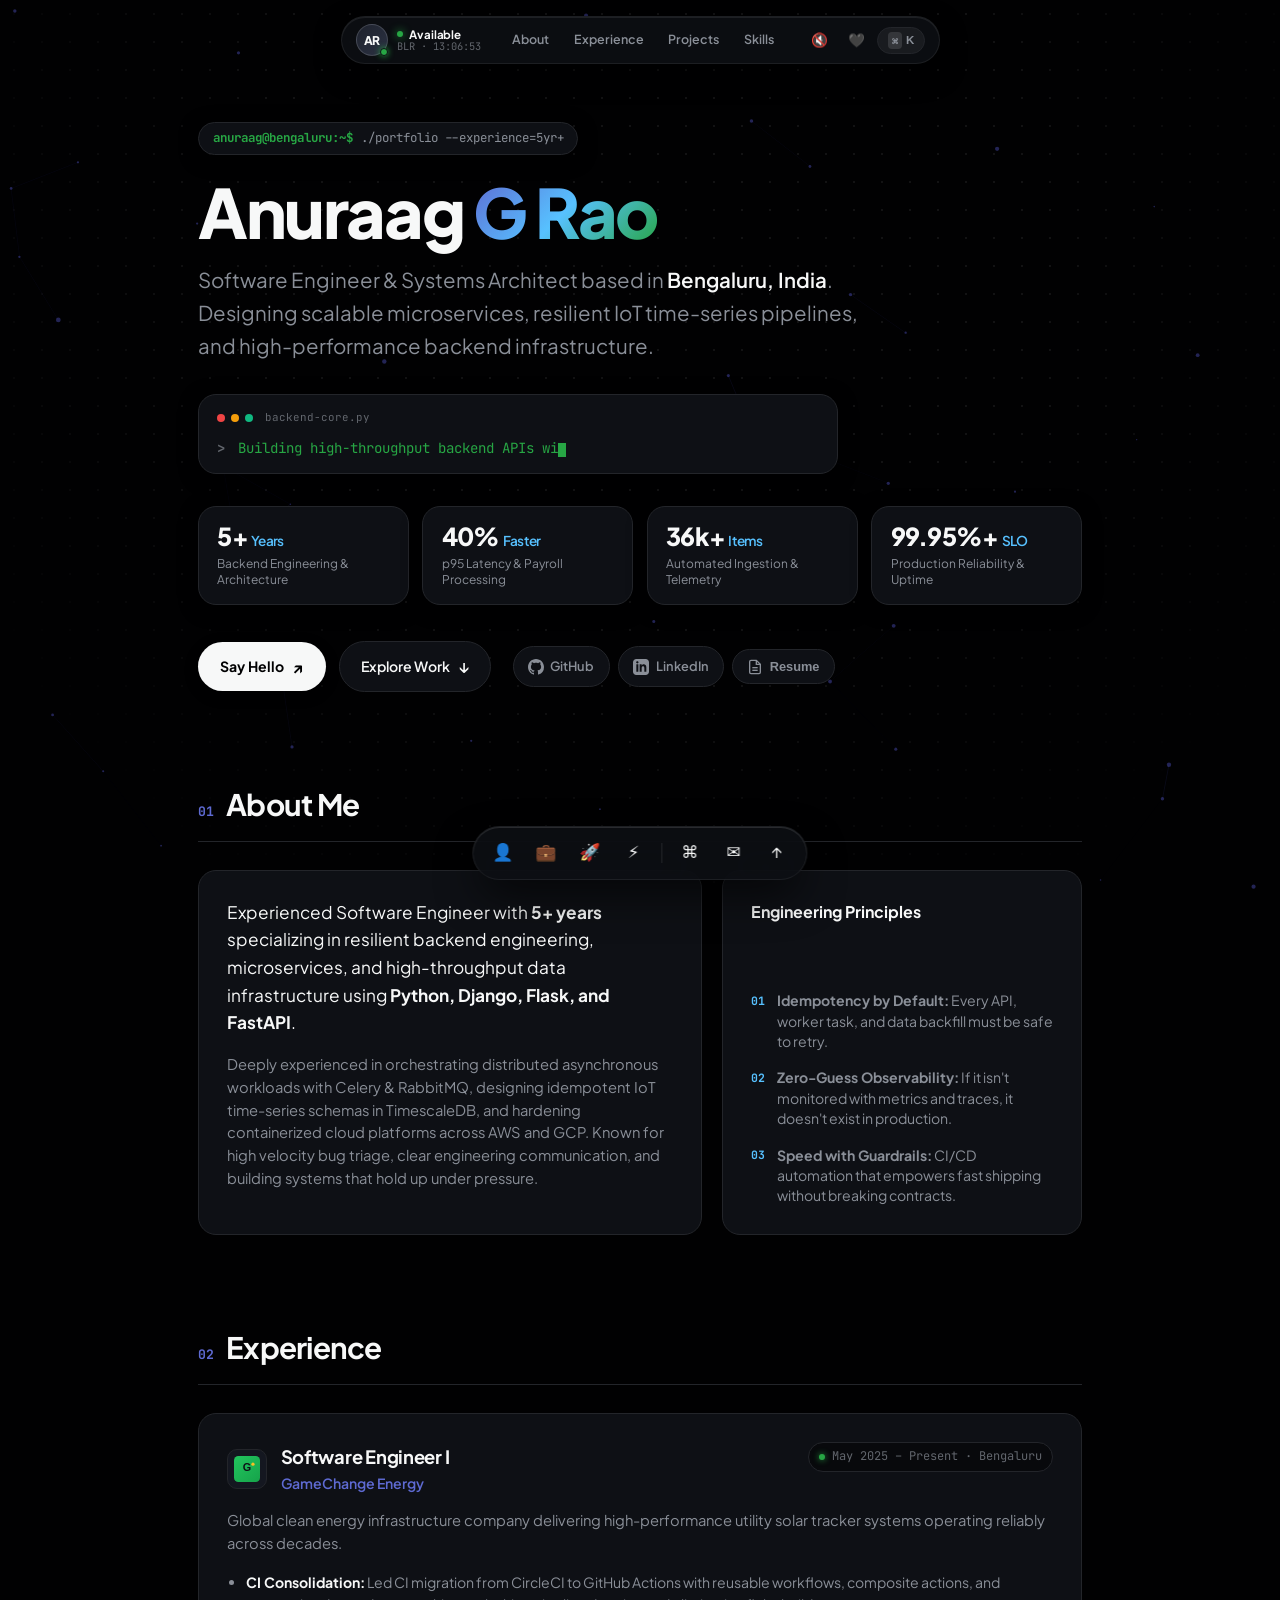
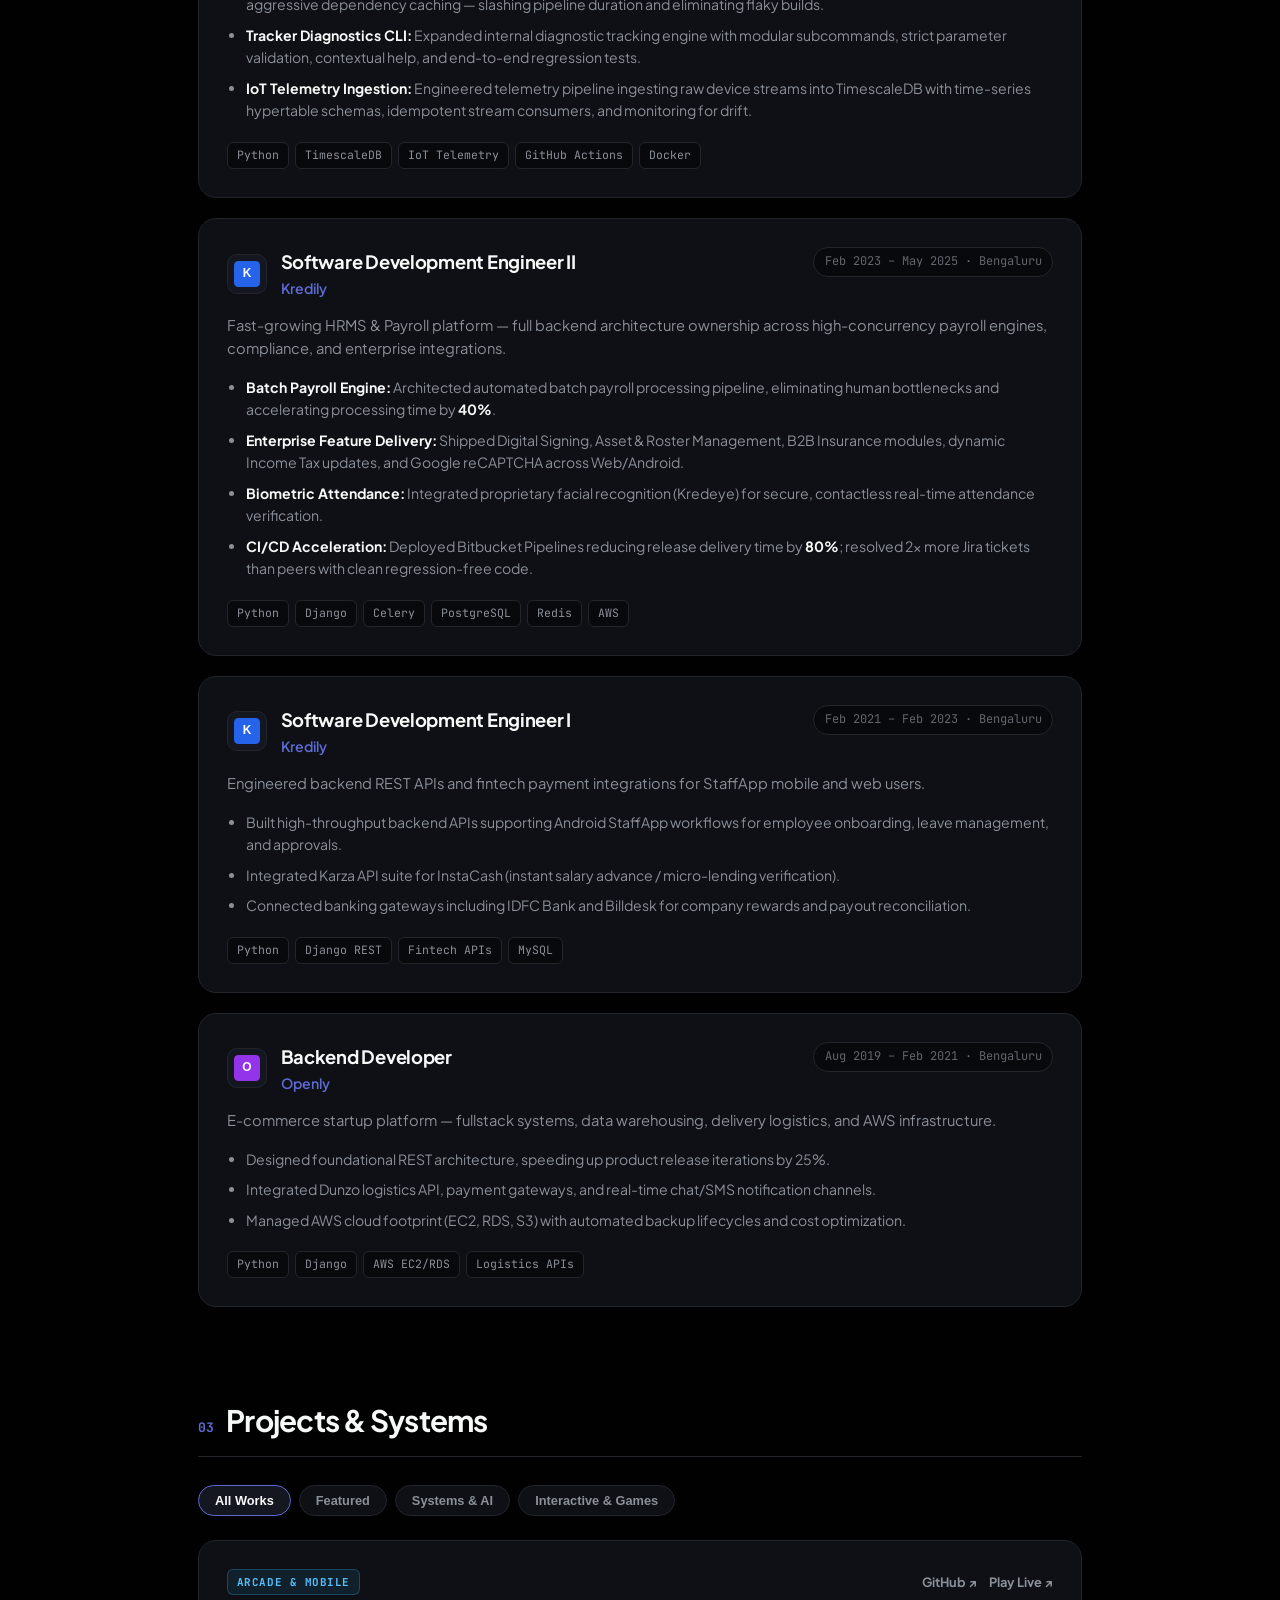
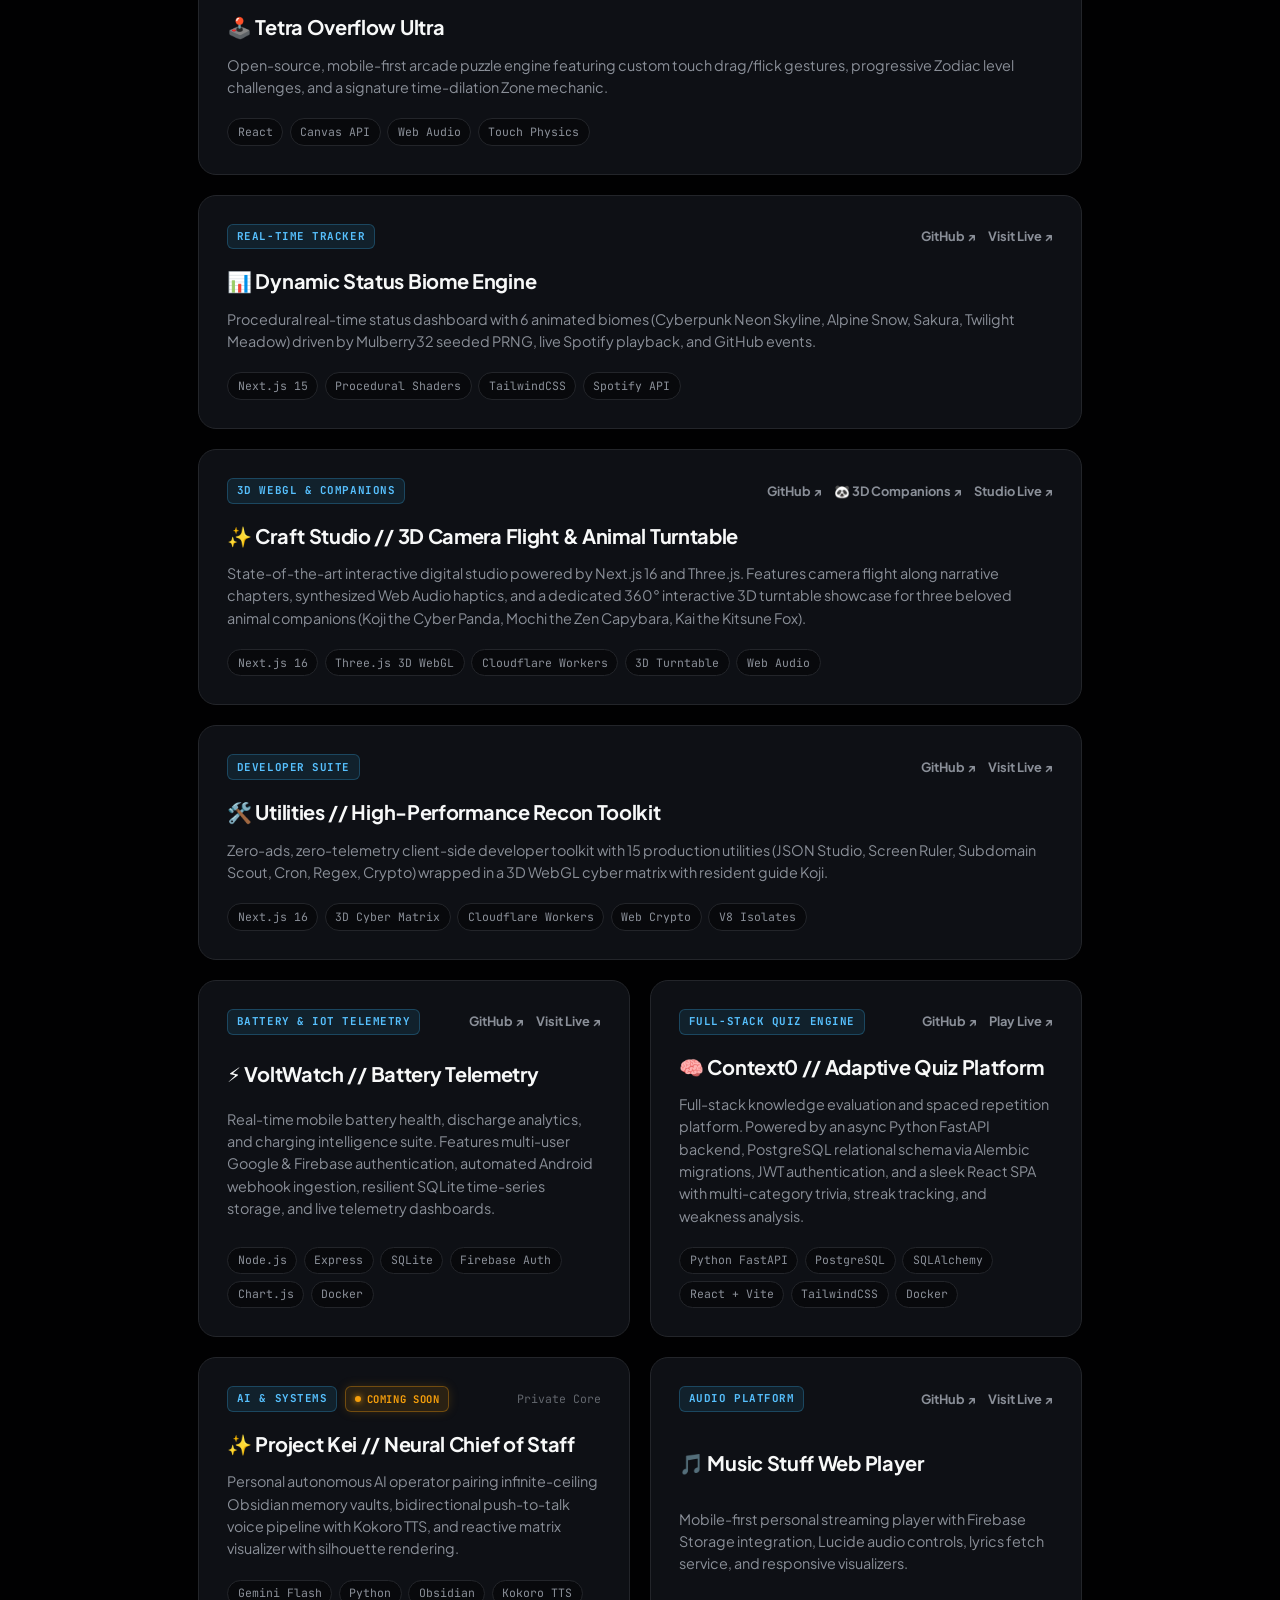
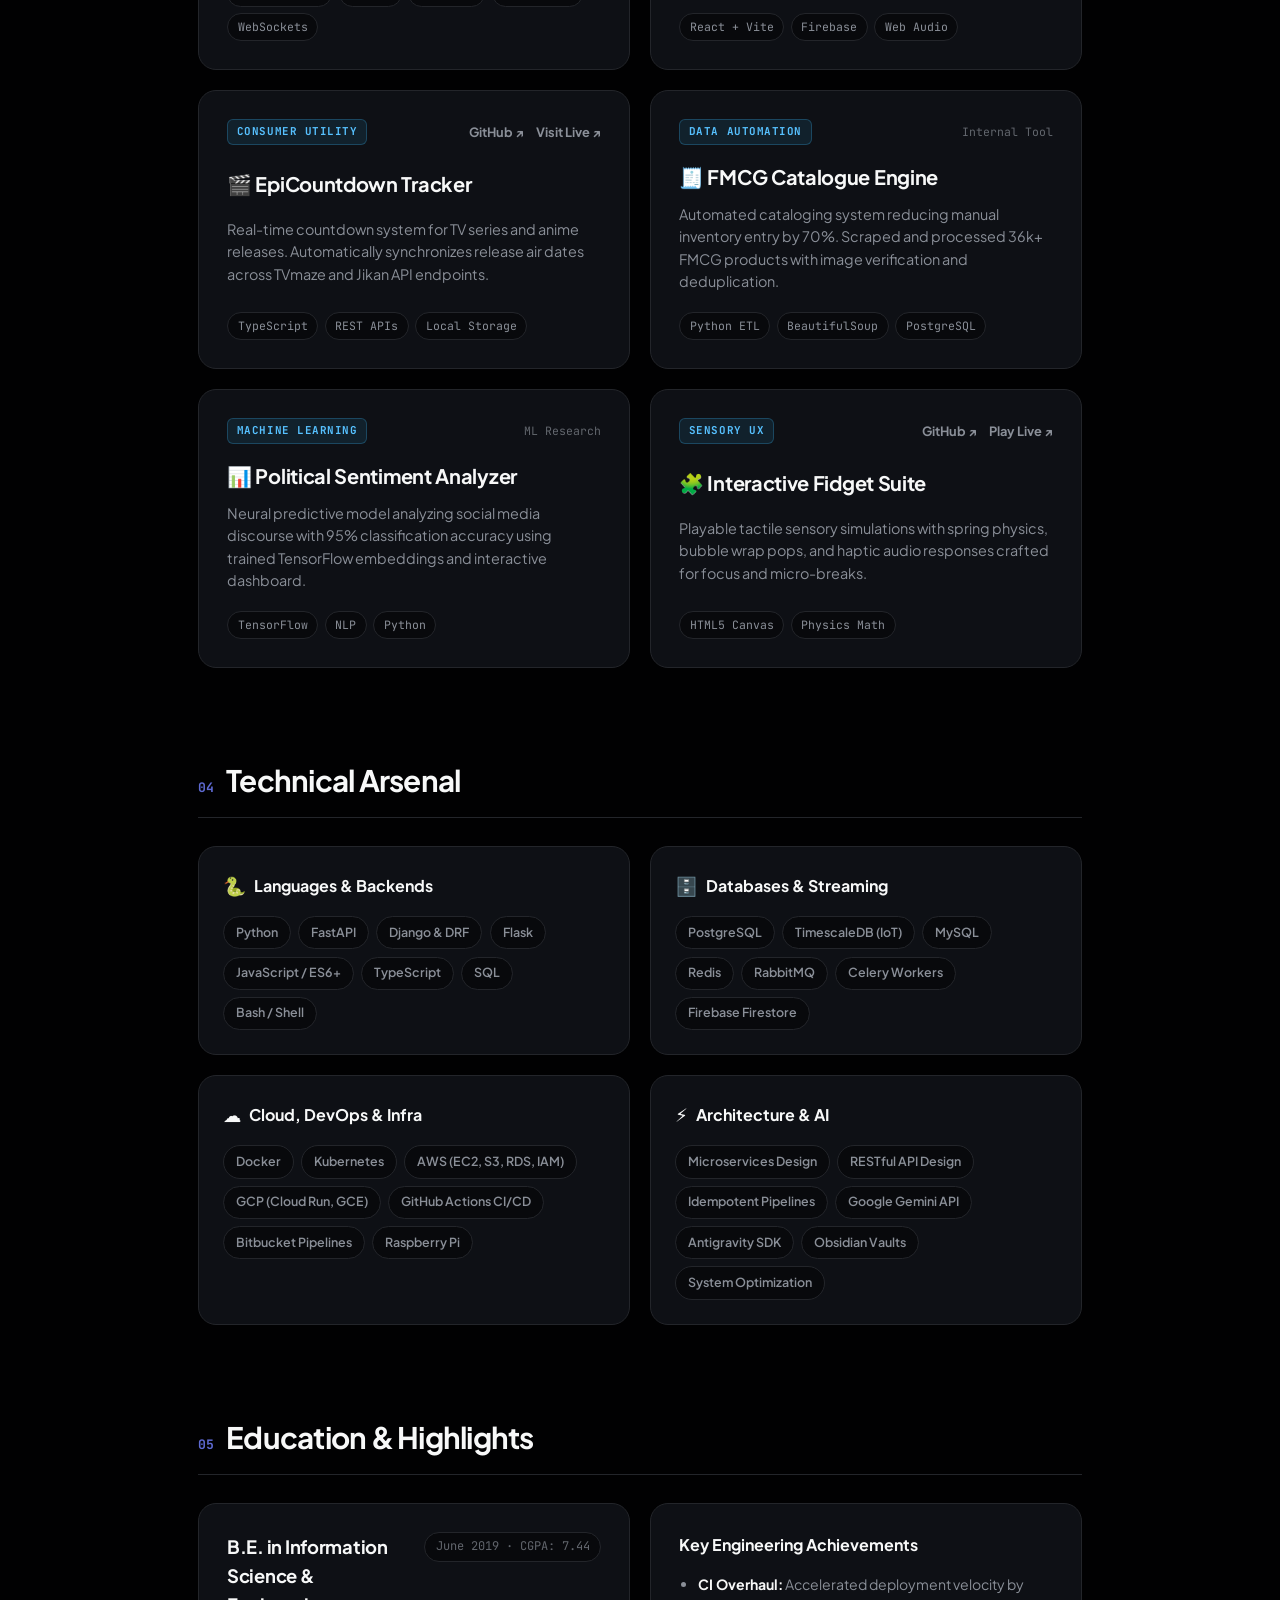
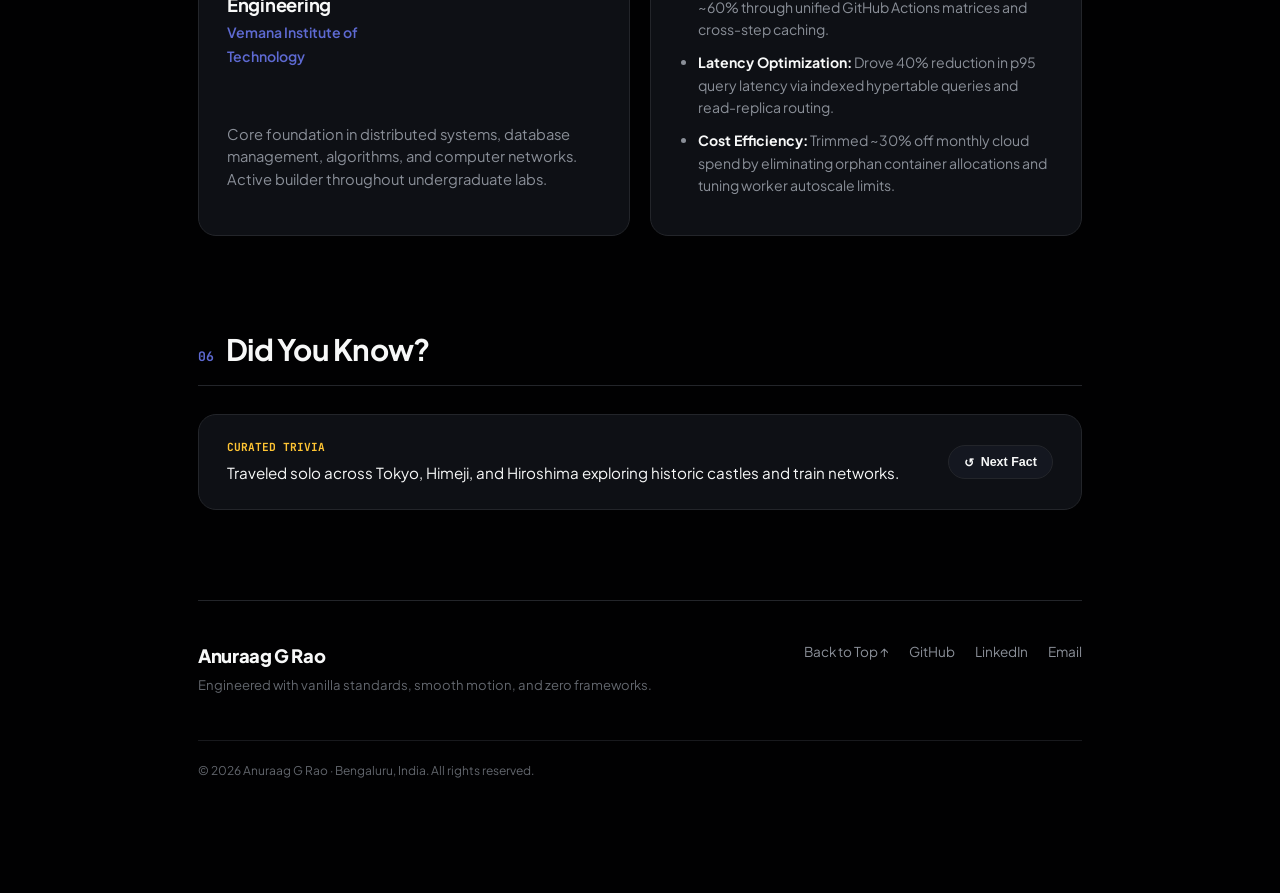
==== commit 06231aaf: "feat(portf): feature Craft Studio 3D Animal Companion Turntable & Utilities Recon Toolkit in Bento g" ====
--- a/index.html
+++ b/index.html
@@ -491,6 +491,66 @@
                     </div>
                 </div>
 
+                <!-- Anchor 3: Craft Studio & 3D Animal Companions (2 cols) -->
+                <div class="bento-card spotlight-card bento-col-span-2 project-item" data-category="interactive systems featured">
+                    <div class="bento-card-top">
+                        <span class="card-badge-glow">3D WebGL & Companions</span>
+                        <div style="display: flex; align-items: center; gap: 0.75rem; flex-wrap: wrap;">
+                            <a href="https://github.com/AnuraagGRao/craft" target="_blank"
+                                rel="noopener noreferrer" class="bento-external-link" title="GitHub repository">
+                                GitHub ↗
+                            </a>
+                            <a href="https://craft.anuraaggrao.com/companions" target="_blank" rel="noopener noreferrer"
+                                class="bento-external-link" title="3D Animal Turntable Lab">
+                                🐼 3D Companions ↗
+                            </a>
+                            <a href="https://craft.anuraaggrao.com/" target="_blank" rel="noopener noreferrer"
+                                class="bento-external-link" title="Visit live studio">
+                                Studio Live ↗
+                            </a>
+                        </div>
+                    </div>
+                    <h3 class="bento-title">✨ Craft Studio // 3D Camera Flight & Animal Turntable</h3>
+                    <p class="bento-desc">
+                        State-of-the-art interactive digital studio powered by Next.js 16 and Three.js. Features camera flight along narrative chapters, synthesized Web Audio haptics, and a dedicated 360° interactive 3D turntable showcase for three beloved animal companions (Koji the Cyber Panda, Mochi the Zen Capybara, Kai the Kitsune Fox).
+                    </p>
+                    <div class="bento-meta-row">
+                        <span class="tech-pill">Next.js 16</span>
+                        <span class="tech-pill">Three.js 3D WebGL</span>
+                        <span class="tech-pill">Cloudflare Workers</span>
+                        <span class="tech-pill">3D Turntable</span>
+                        <span class="tech-pill">Web Audio</span>
+                    </div>
+                </div>
+
+                <!-- Anchor 4: Developer & Recon Toolkit (2 cols) -->
+                <div class="bento-card spotlight-card bento-col-span-2 project-item" data-category="systems featured">
+                    <div class="bento-card-top">
+                        <span class="card-badge-glow">Developer Suite</span>
+                        <div style="display: flex; align-items: center; gap: 0.75rem;">
+                            <a href="https://github.com/AnuraagGRao/utilities" target="_blank"
+                                rel="noopener noreferrer" class="bento-external-link" title="GitHub repository">
+                                GitHub ↗
+                            </a>
+                            <a href="https://utils.anuraaggrao.com/" target="_blank" rel="noopener noreferrer"
+                                class="bento-external-link" title="Visit live toolkit">
+                                Visit Live ↗
+                            </a>
+                        </div>
+                    </div>
+                    <h3 class="bento-title">🛠️ Utilities // High-Performance Recon Toolkit</h3>
+                    <p class="bento-desc">
+                        Zero-ads, zero-telemetry client-side developer toolkit with 15 production utilities (JSON Studio, Screen Ruler, Subdomain Scout, Cron, Regex, Crypto) wrapped in a 3D WebGL cyber matrix with resident guide Koji.
+                    </p>
+                    <div class="bento-meta-row">
+                        <span class="tech-pill">Next.js 16</span>
+                        <span class="tech-pill">3D Cyber Matrix</span>
+                        <span class="tech-pill">Cloudflare Workers</span>
+                        <span class="tech-pill">Web Crypto</span>
+                        <span class="tech-pill">V8 Isolates</span>
+                    </div>
+                </div>
+
                 <!-- Card 3: VoltWatch // Mobile Battery Telemetry -->
                 <div class="bento-card spotlight-card project-item" data-category="systems featured">
                     <div class="bento-card-top">
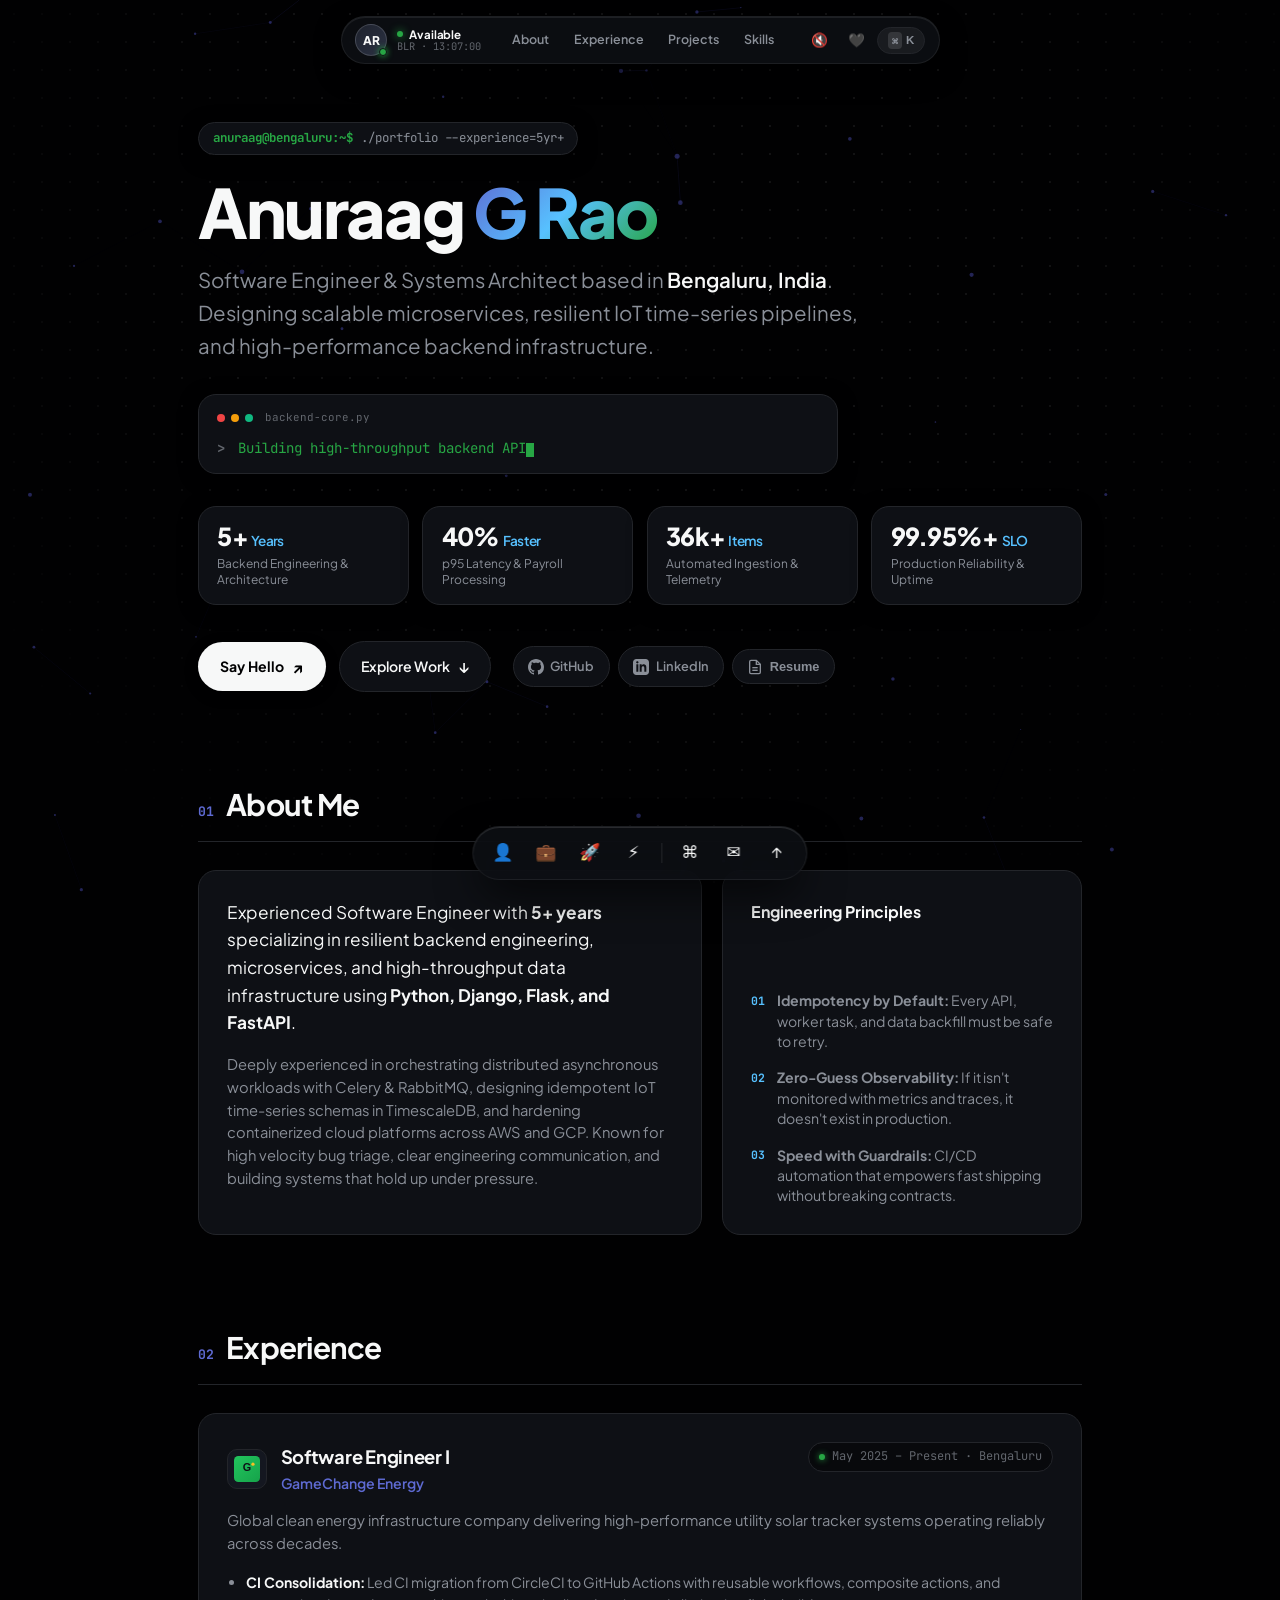
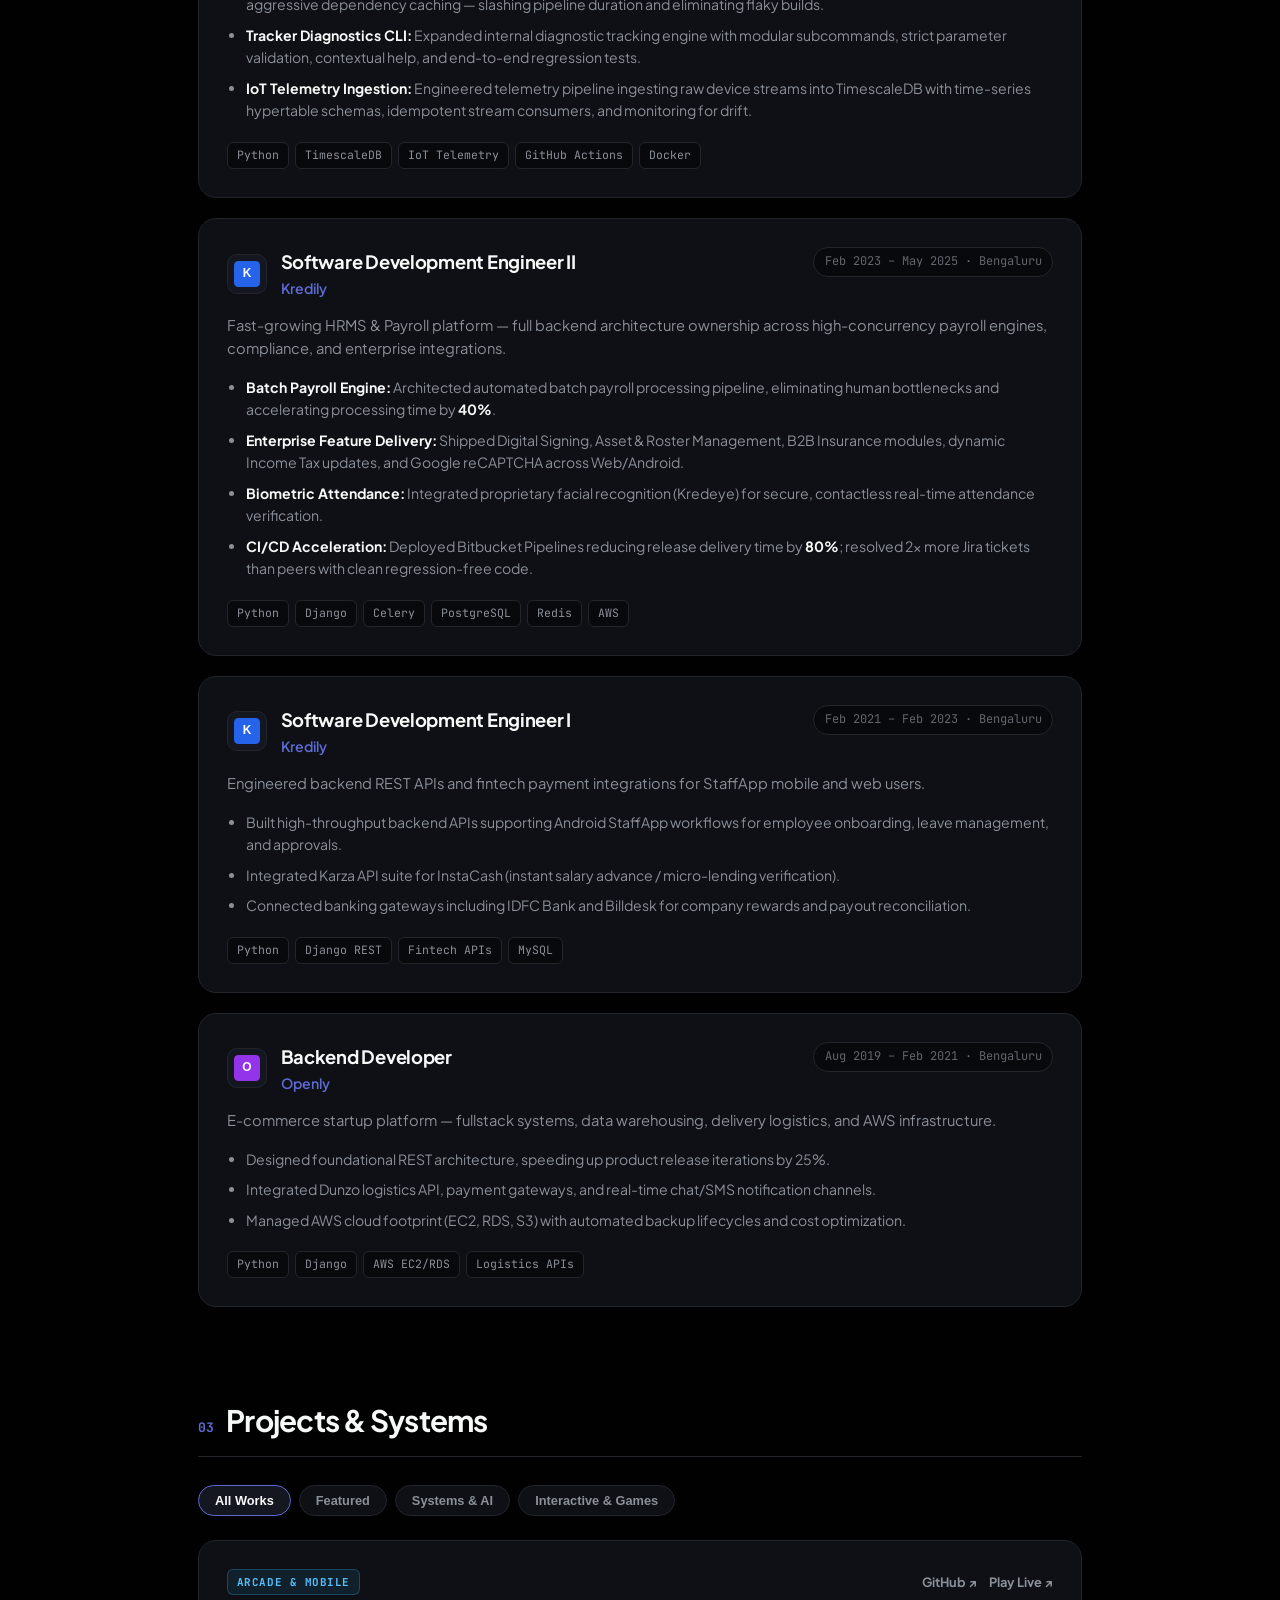
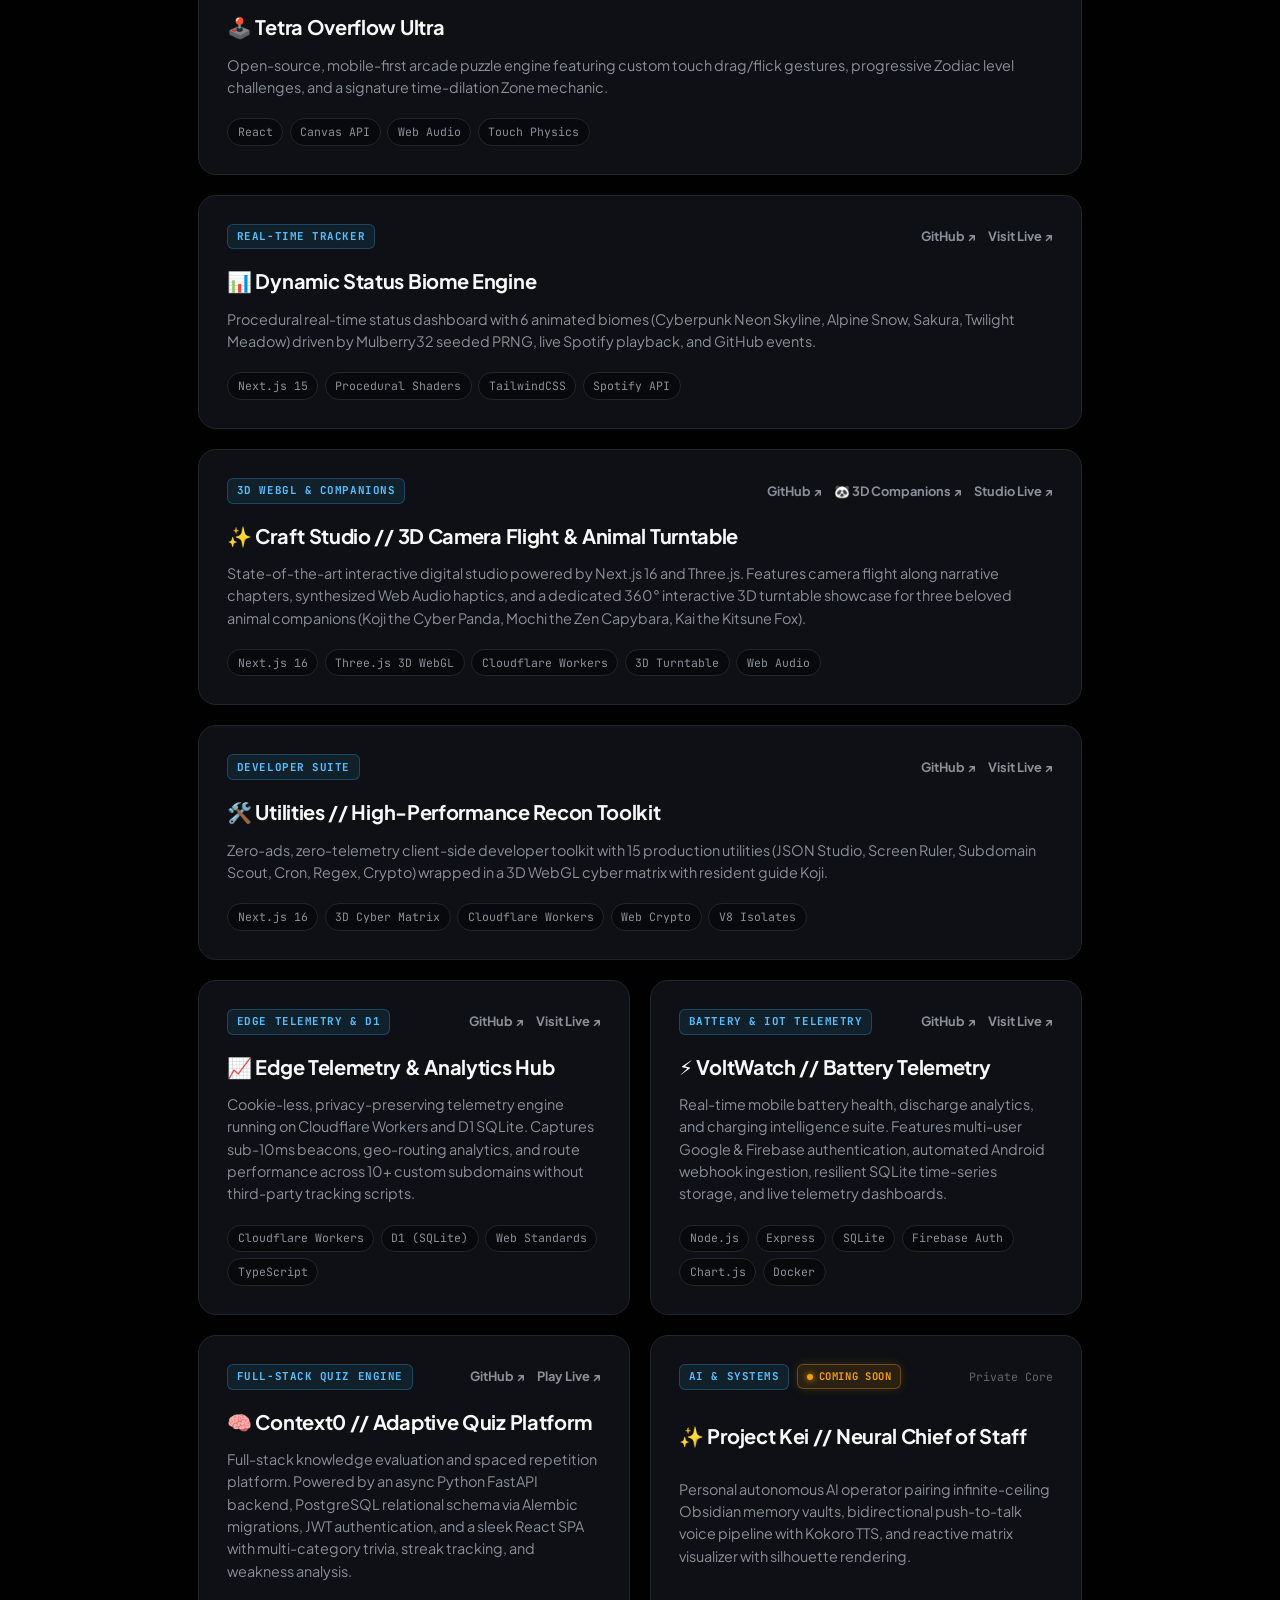
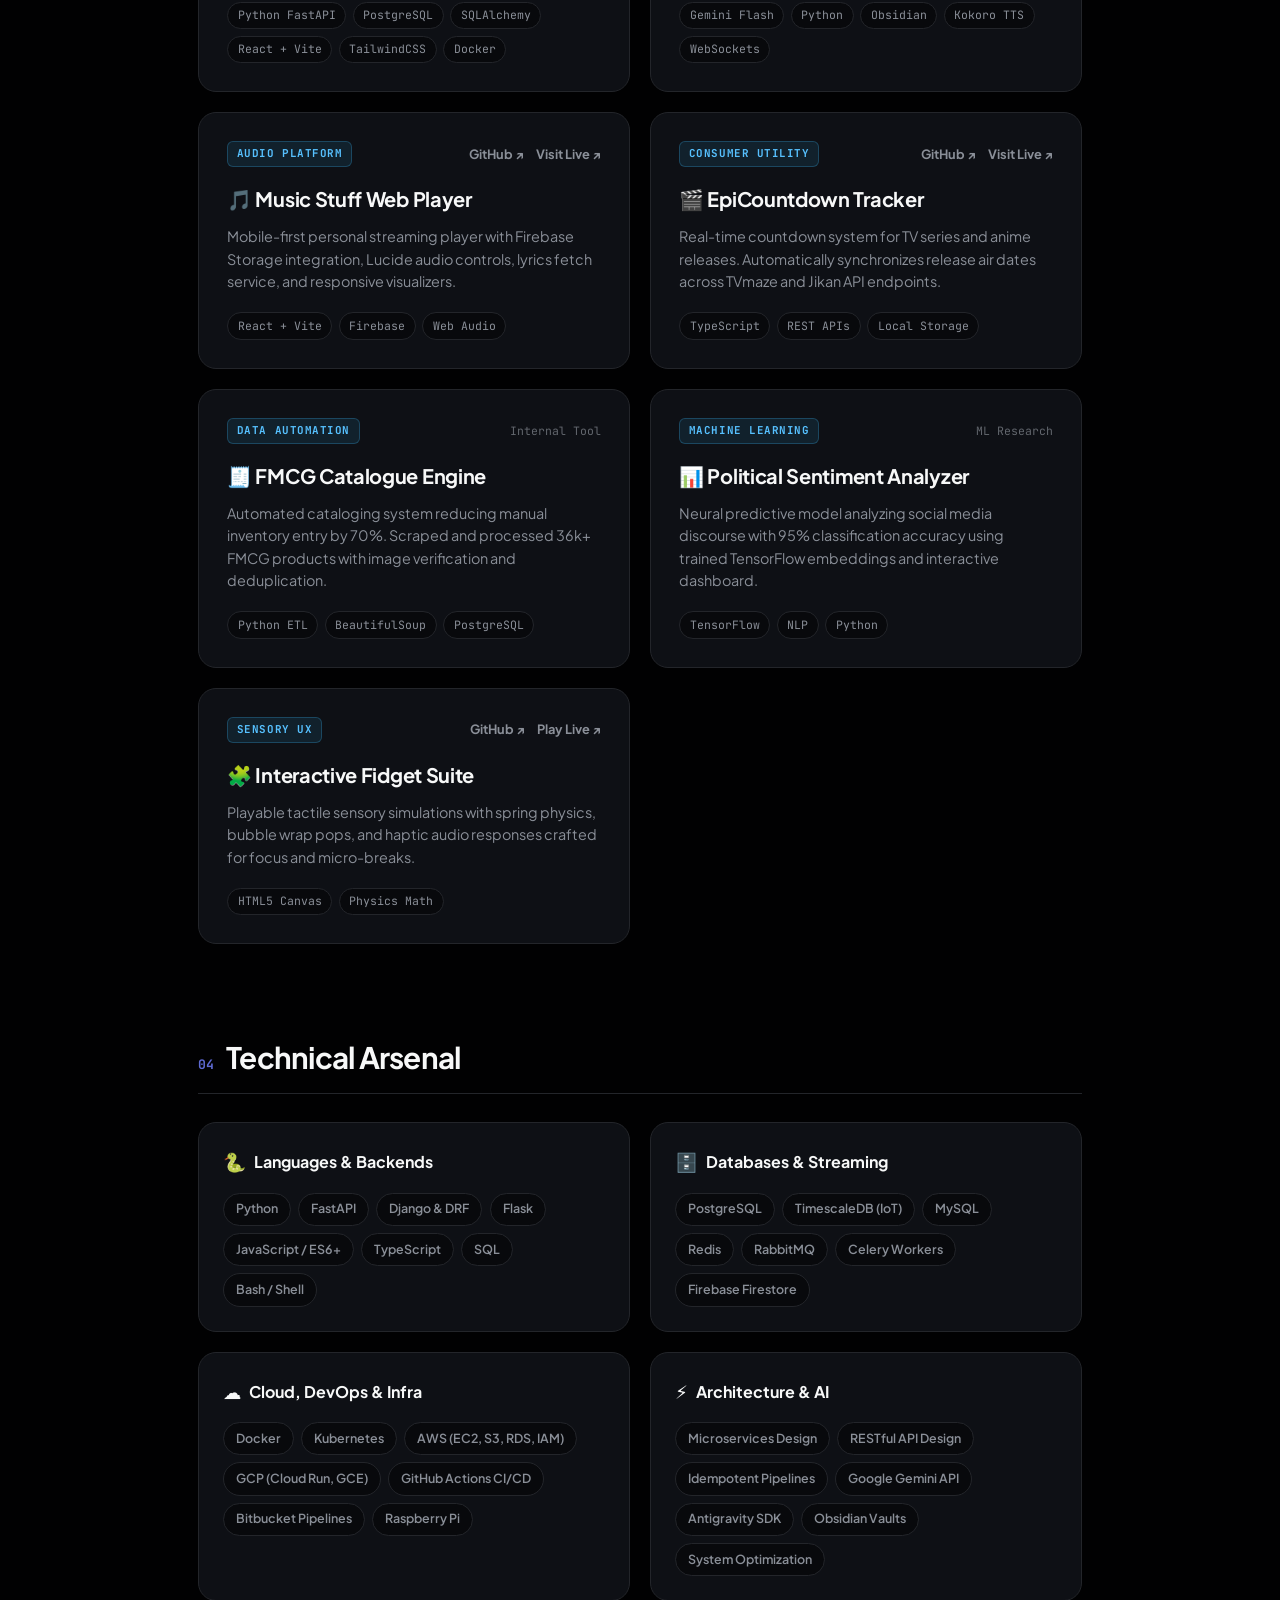
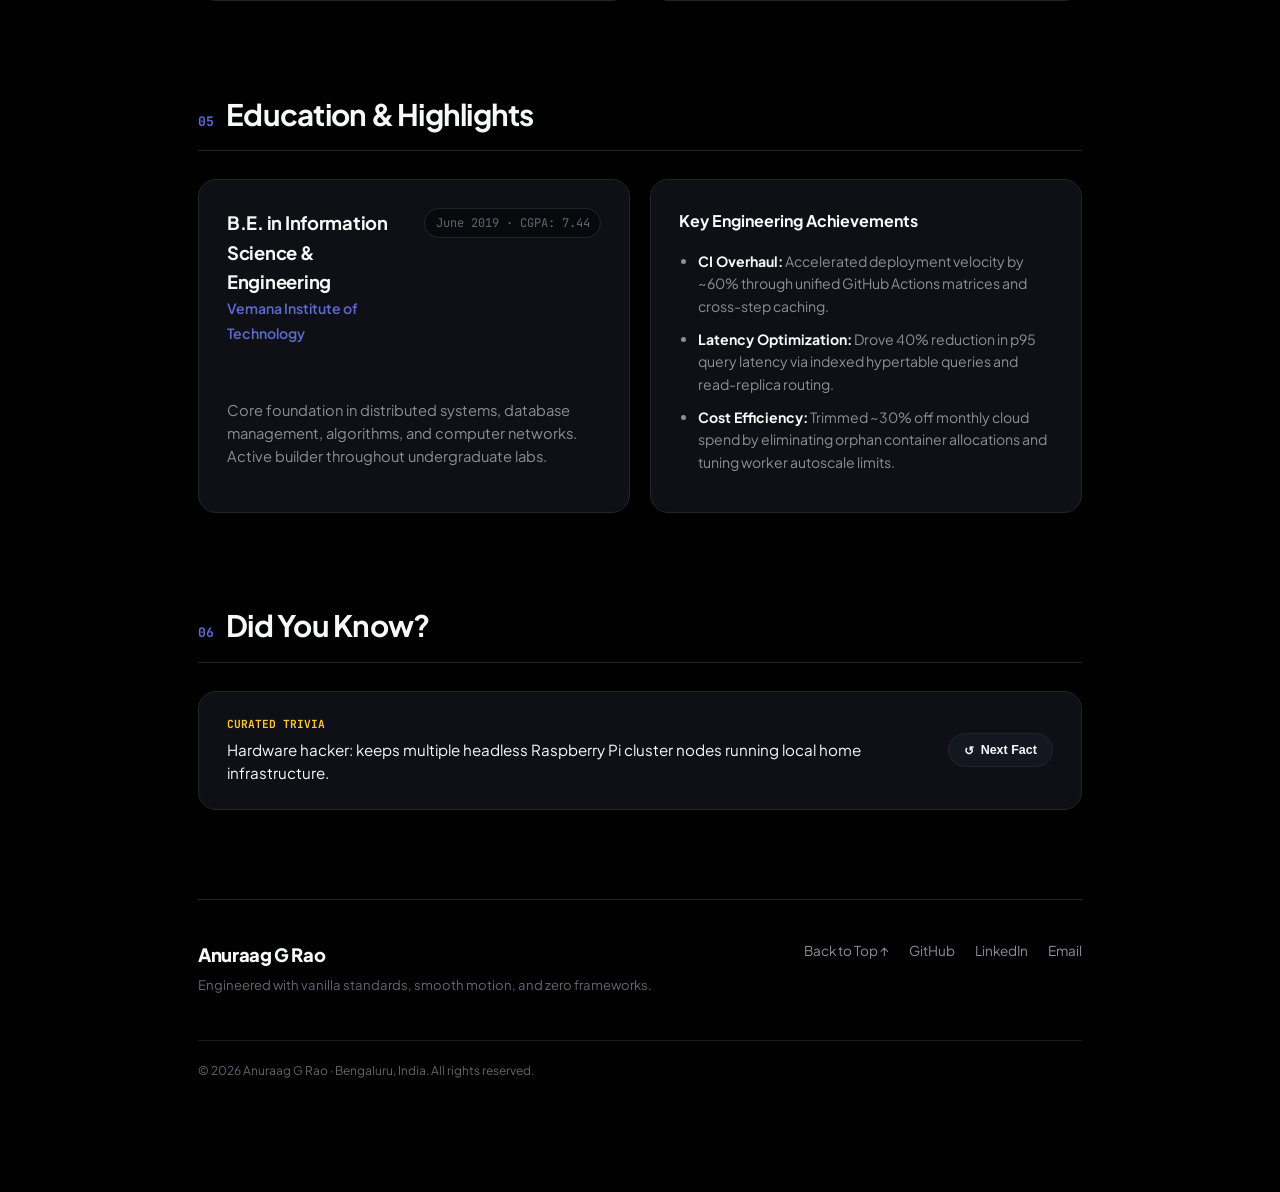
==== commit 852c90f3: "feat(projects): add Edge Telemetry & Analytics Hub to bento grid" ====
--- a/index.html
+++ b/index.html
@@ -551,6 +551,34 @@
                     </div>
                 </div>
 
+                <!-- Card: Edge Telemetry & Analytics Hub -->
+                <div class="bento-card spotlight-card project-item" data-category="systems featured">
+                    <div class="bento-card-top">
+                        <span class="card-badge-glow">Edge Telemetry &amp; D1</span>
+                        <div style="display: flex; align-items: center; gap: 0.75rem;">
+                            <a href="https://github.com/AnuraagGRao/analytics-hub" target="_blank"
+                                rel="noopener noreferrer" class="bento-external-link" title="GitHub repository">
+                                GitHub ↗
+                            </a>
+                            <a href="https://analytics.anuraaggrao.com/" target="_blank" rel="noopener noreferrer"
+                                class="bento-external-link" title="Visit live analytics">
+                                Visit Live ↗
+                            </a>
+                        </div>
+                    </div>
+                    <h3 class="bento-title">📈 Edge Telemetry &amp; Analytics Hub</h3>
+                    <p class="bento-desc">
+                        Cookie-less, privacy-preserving telemetry engine running on Cloudflare Workers and D1 SQLite.
+                        Captures sub-10ms beacons, geo-routing analytics, and route performance across 10+ custom subdomains without third-party tracking scripts.
+                    </p>
+                    <div class="bento-meta-row">
+                        <span class="tech-pill">Cloudflare Workers</span>
+                        <span class="tech-pill">D1 (SQLite)</span>
+                        <span class="tech-pill">Web Standards</span>
+                        <span class="tech-pill">TypeScript</span>
+                    </div>
+                </div>
+
                 <!-- Card 3: VoltWatch // Mobile Battery Telemetry -->
                 <div class="bento-card spotlight-card project-item" data-category="systems featured">
                     <div class="bento-card-top">
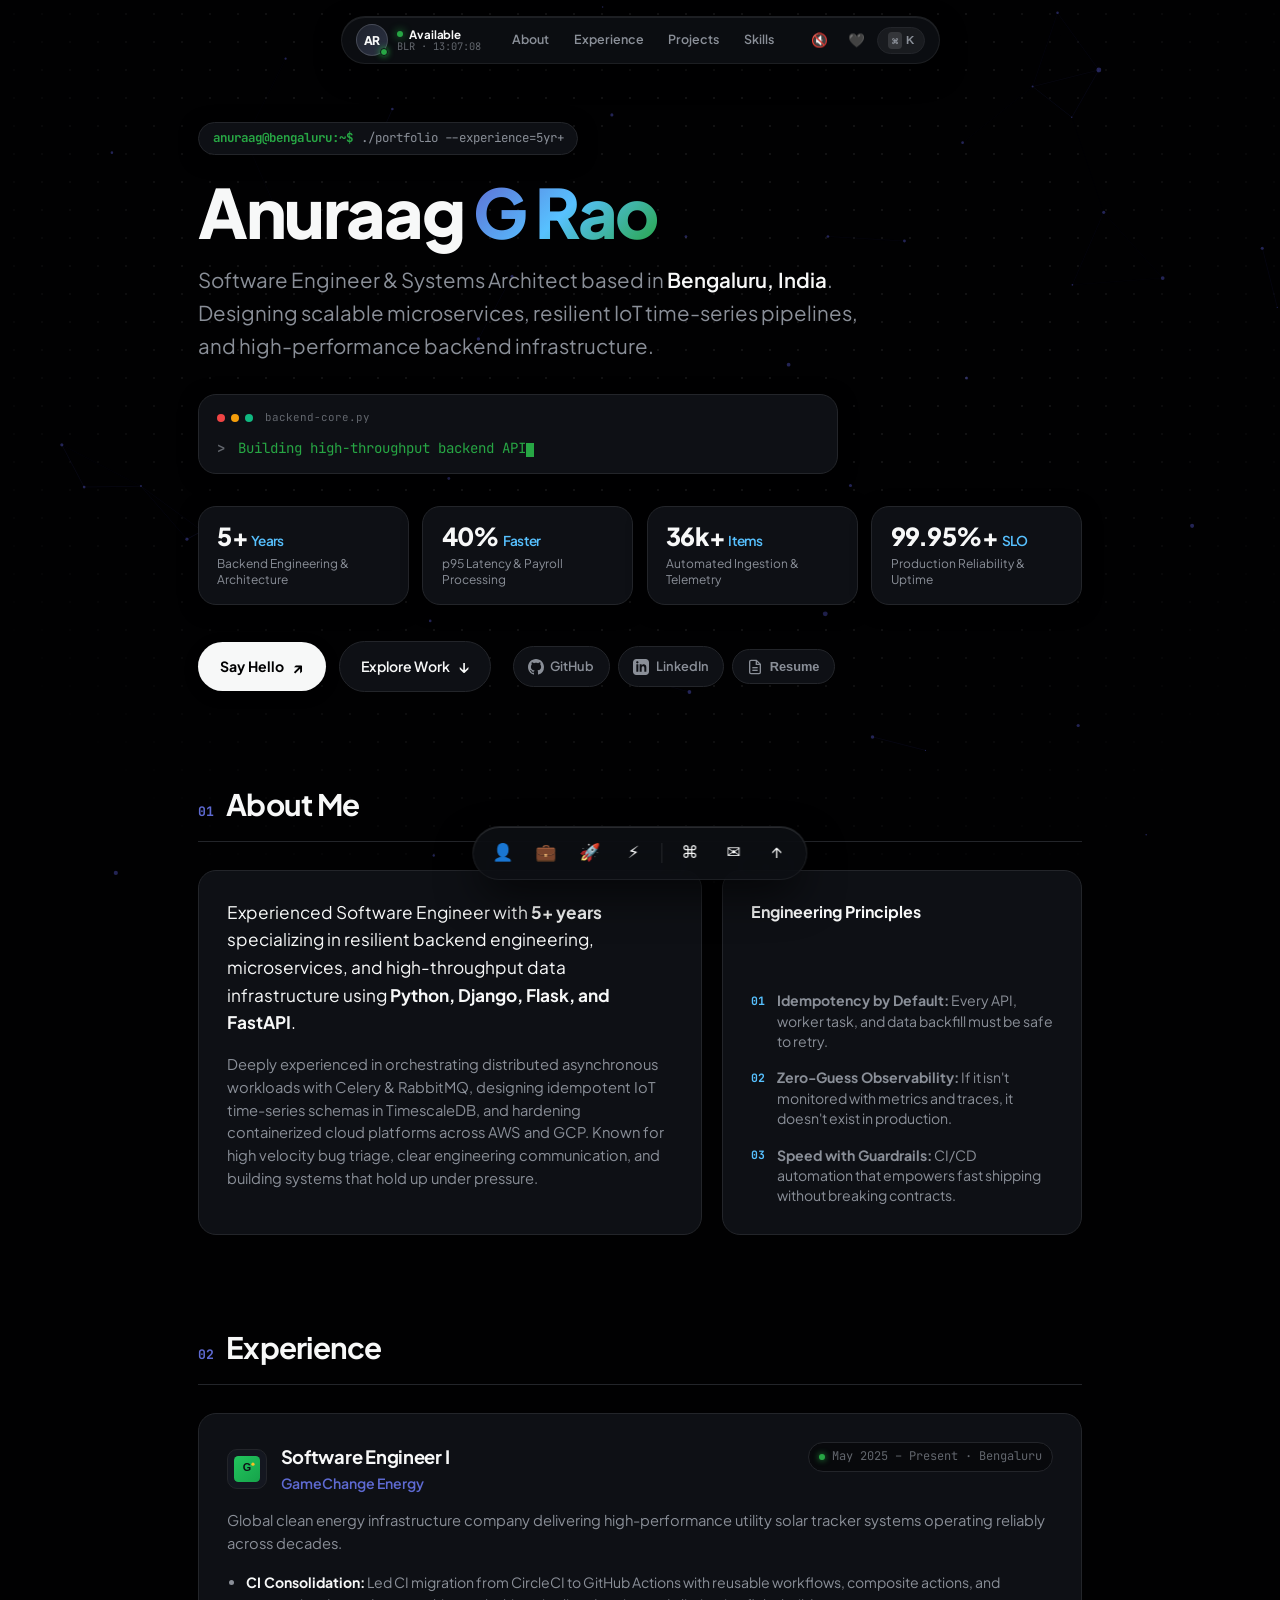
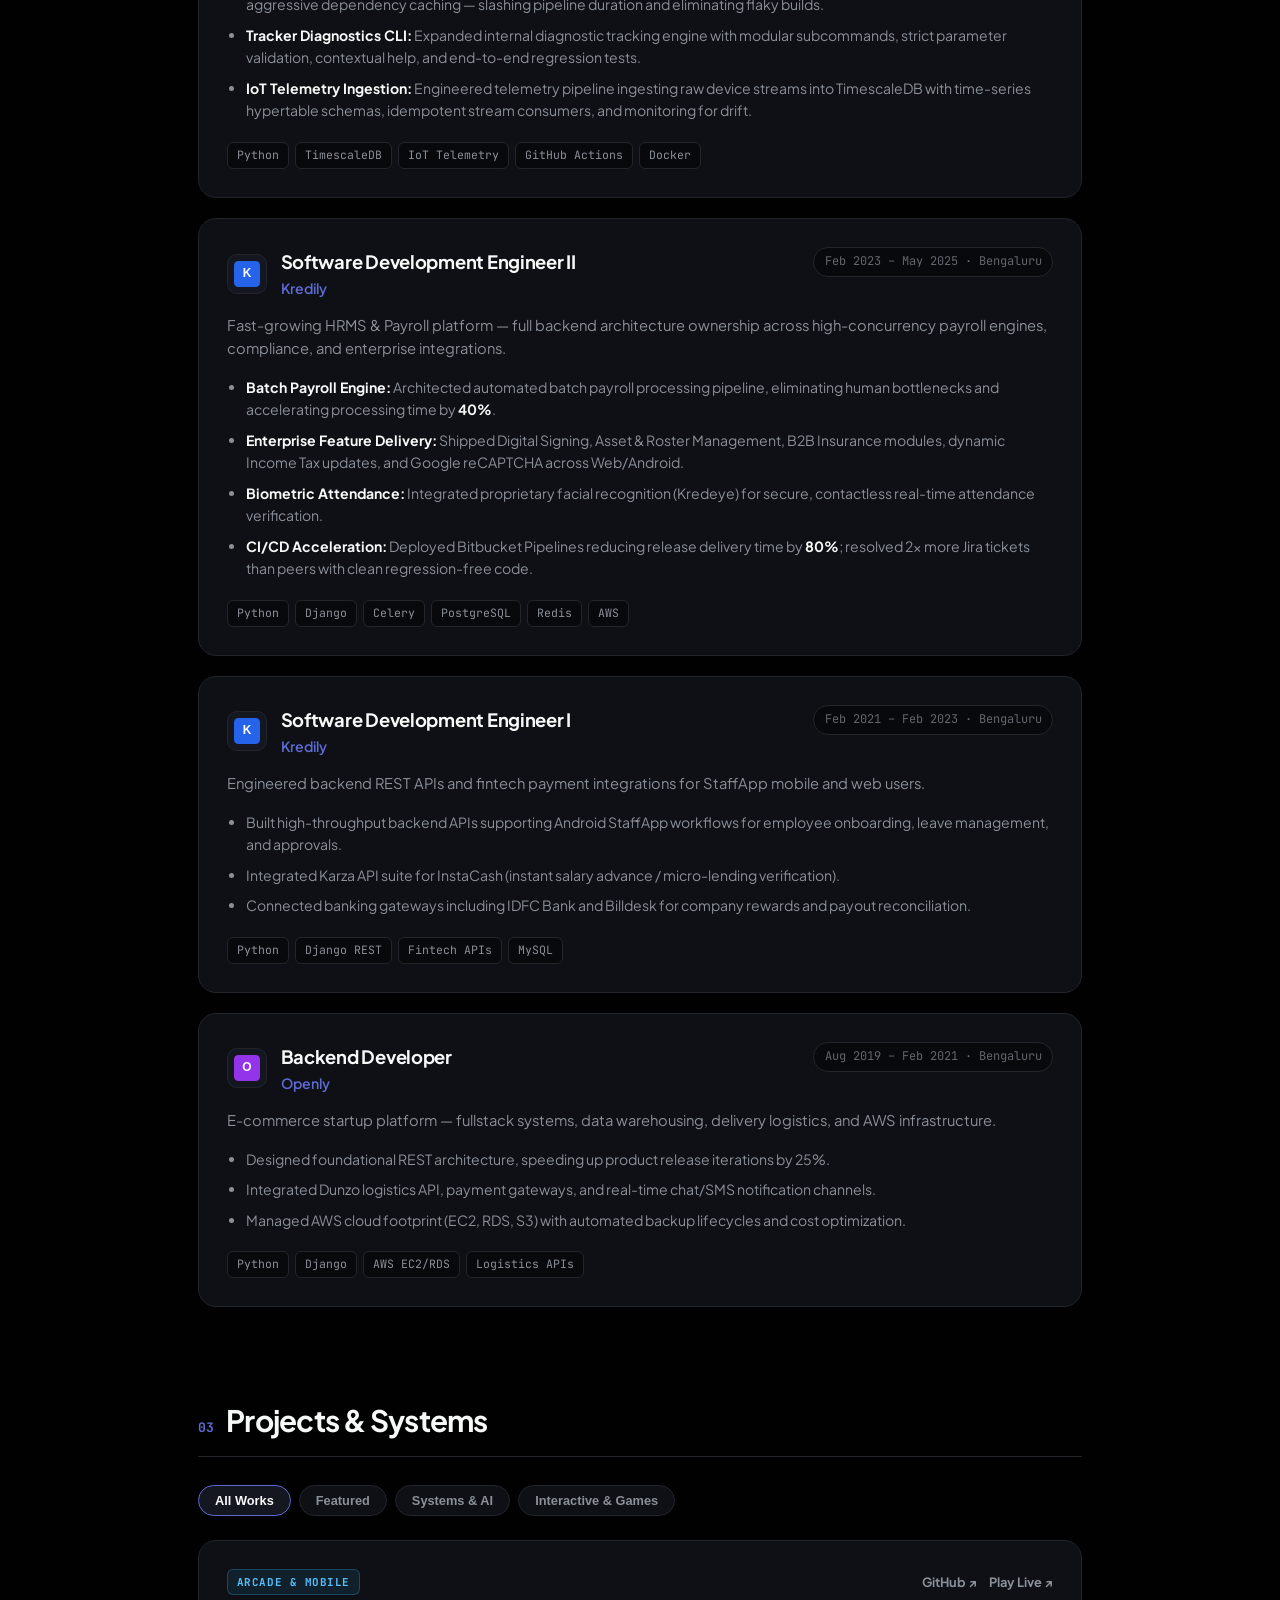
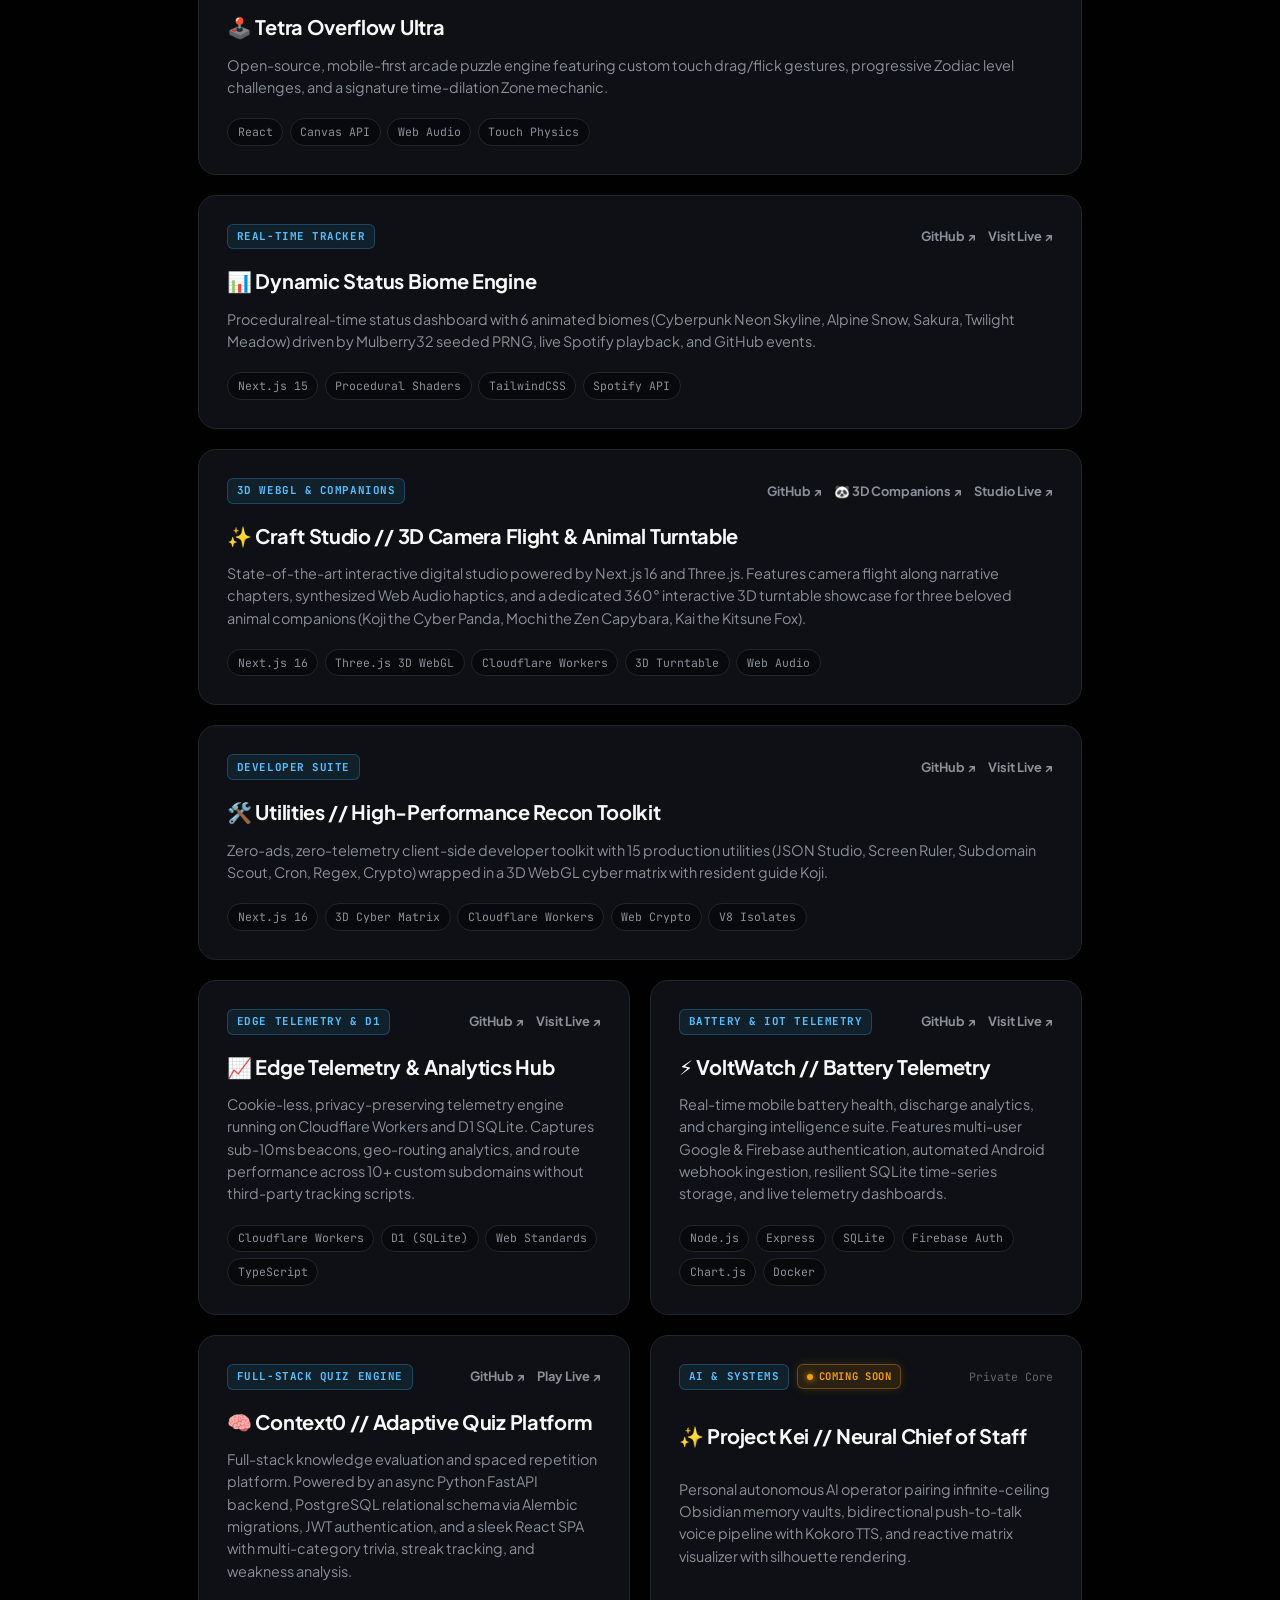
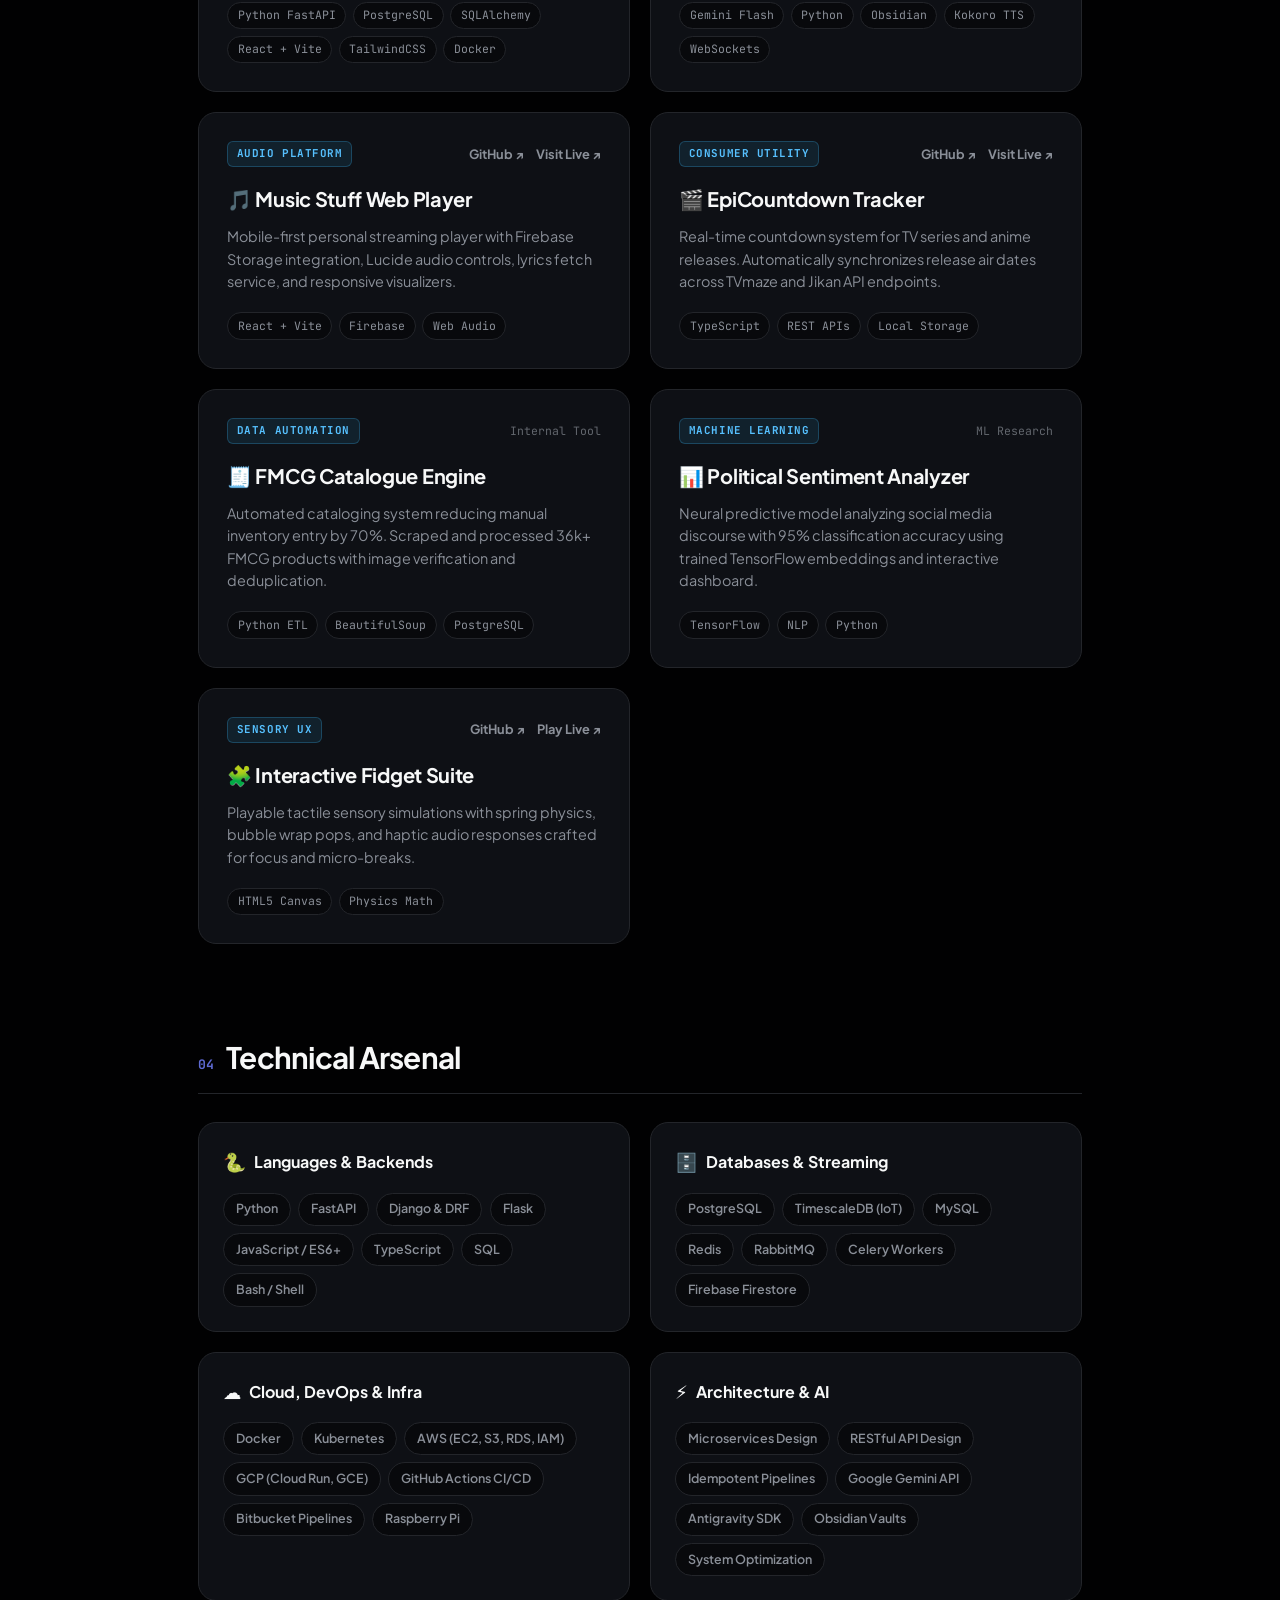
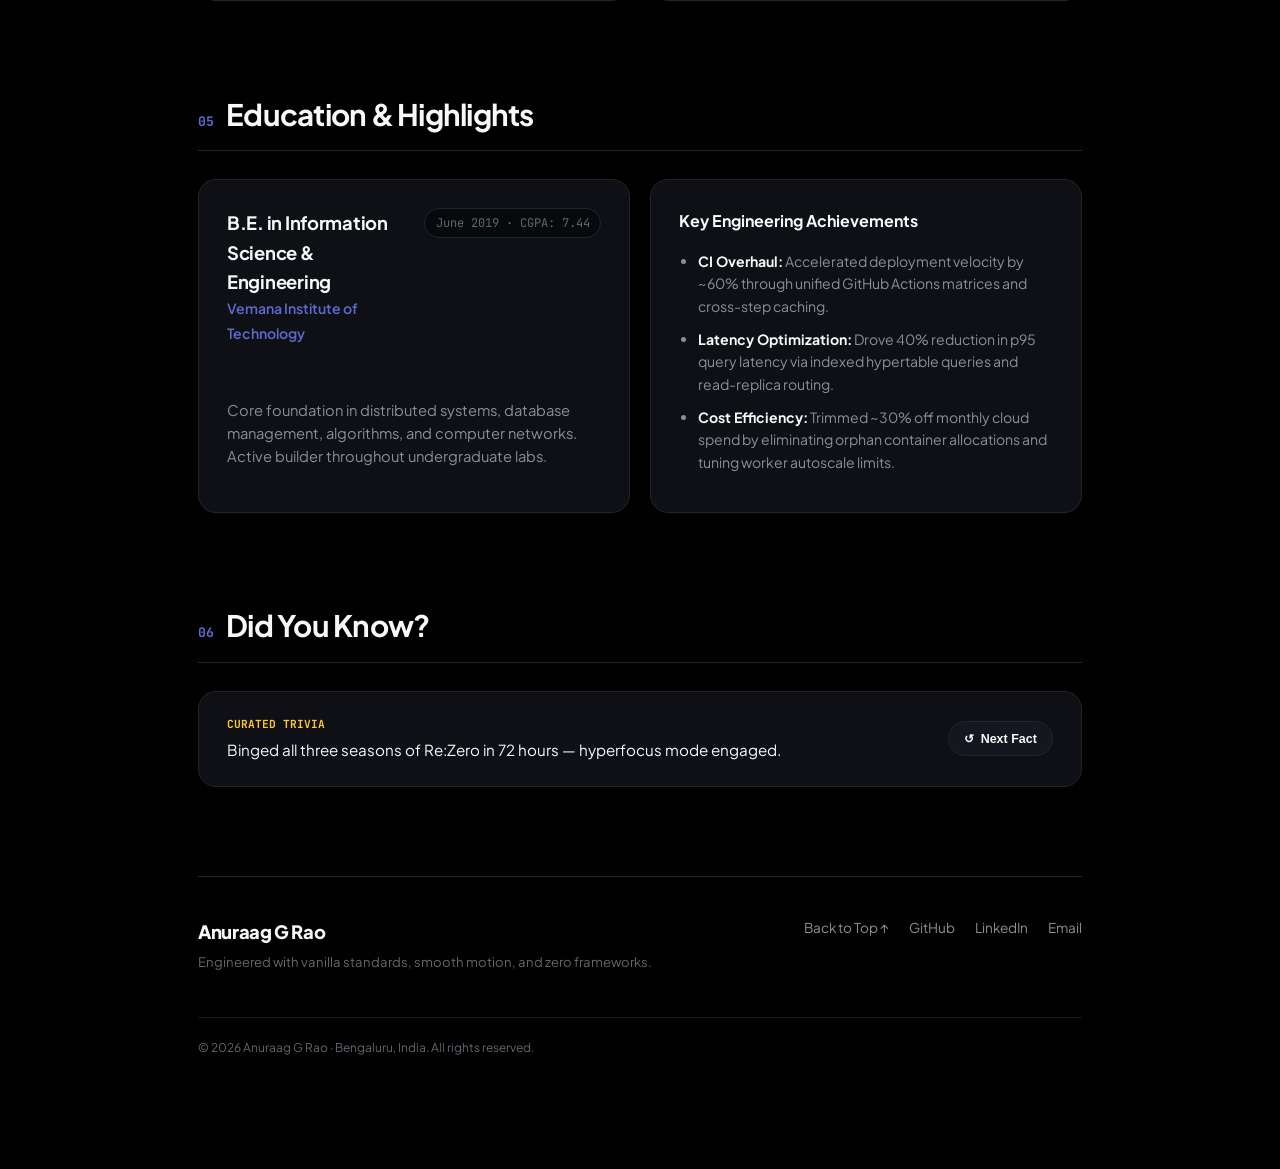
==== commit f3ceeeee: "fix(links): point Context0 command palette item to quiz.anuraaggrao.com" ====
--- a/index.html
+++ b/index.html
@@ -1028,7 +1028,7 @@
                     <span class="cmd-item-text">Open VoltWatch (Battery Health Telemetry)</span>
                     <kbd>V</kbd>
                 </div>
-                <div class="cmd-item" data-action="open-link" data-url="https://context0-frontend.onrender.com"
+                <div class="cmd-item" data-action="open-link" data-url="https://quiz.anuraaggrao.com"
                     role="option">
                     <span class="cmd-item-icon">🧠</span>
                     <span class="cmd-item-text">Open Context0 (Quiz & Knowledge Engine)</span>
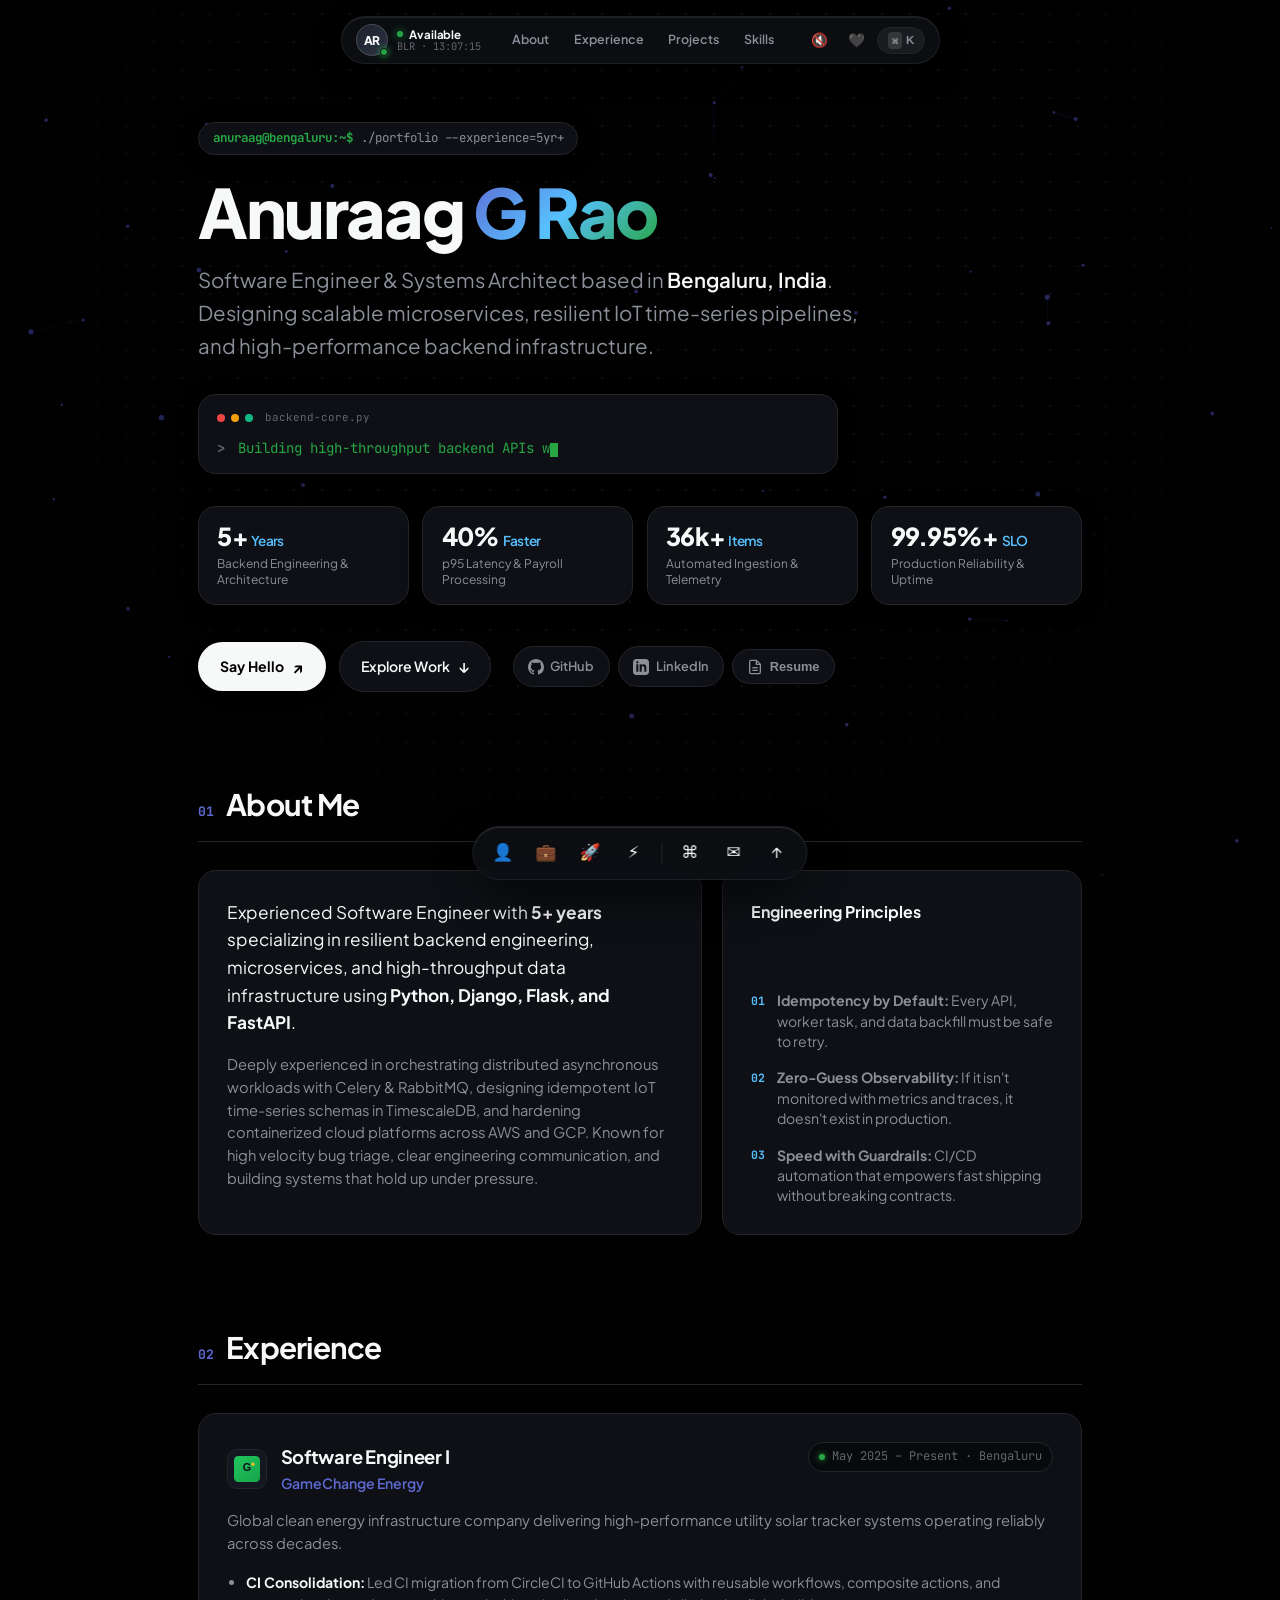
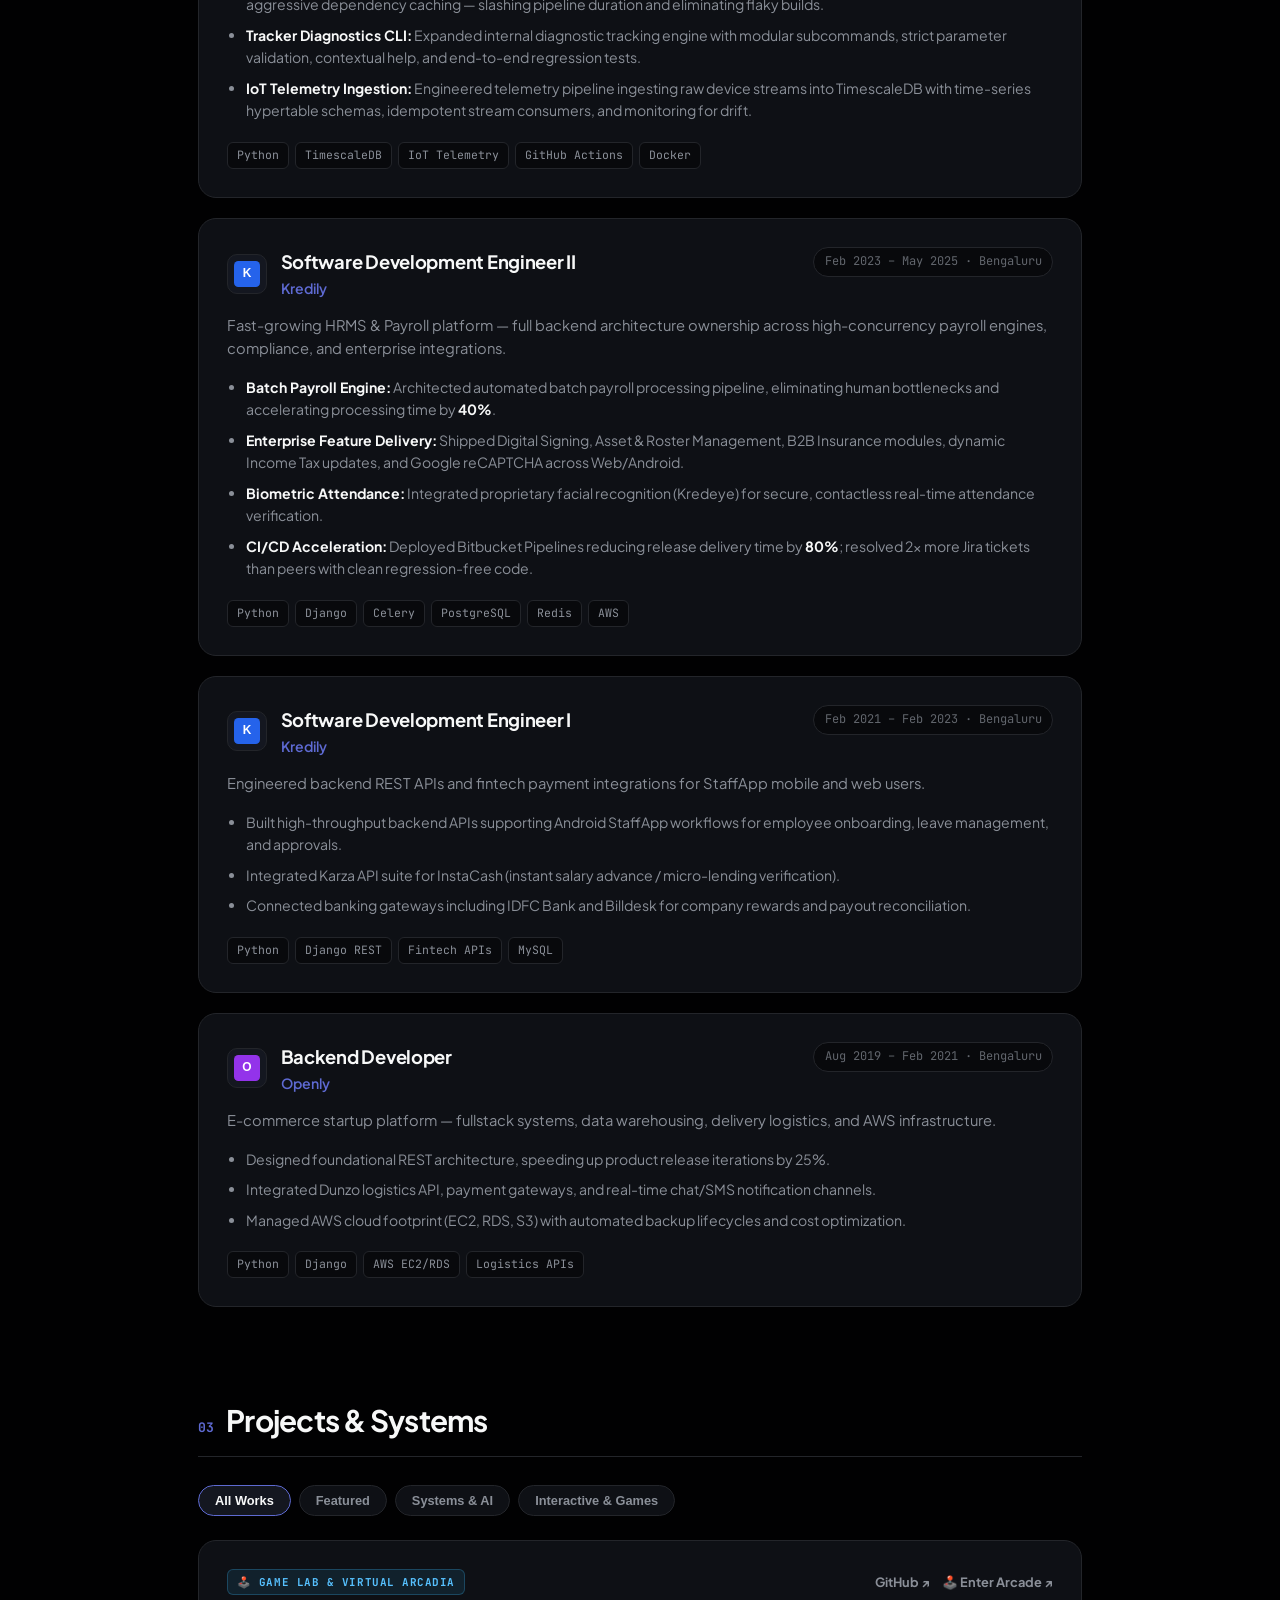
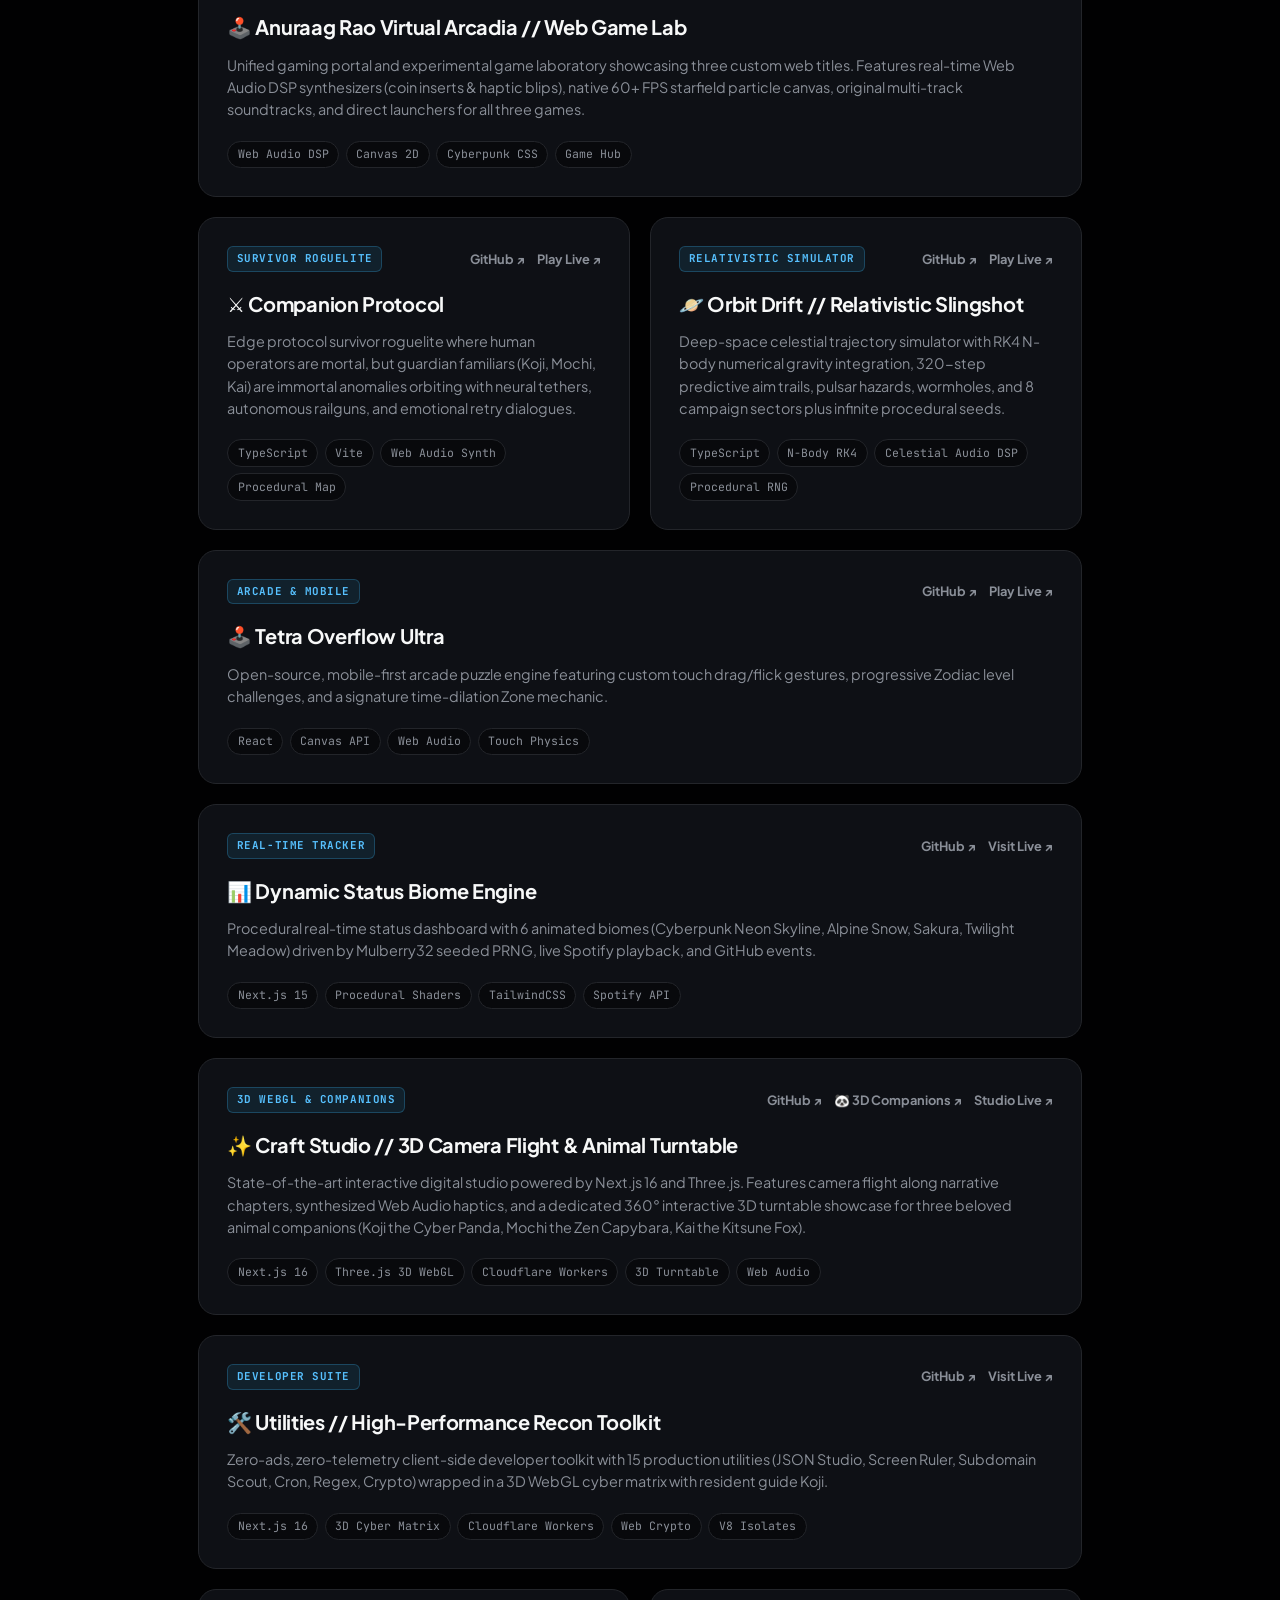
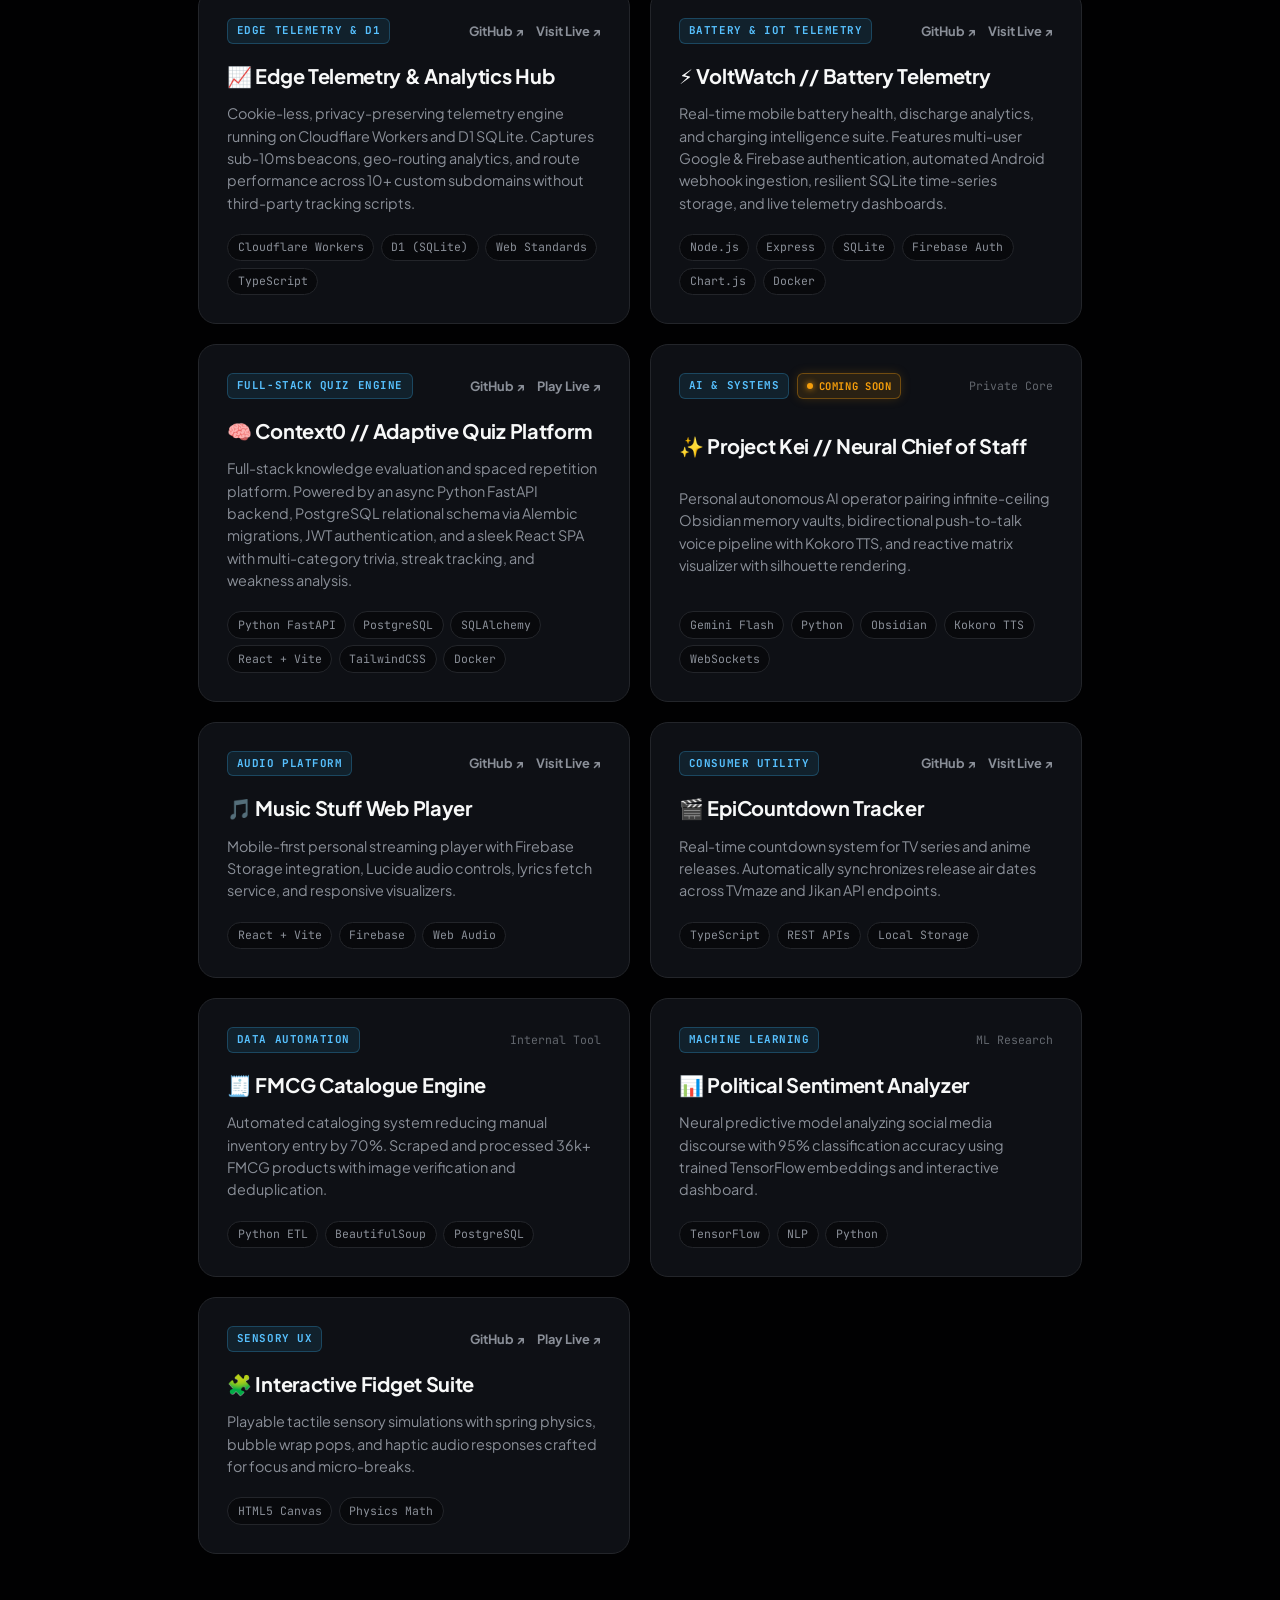
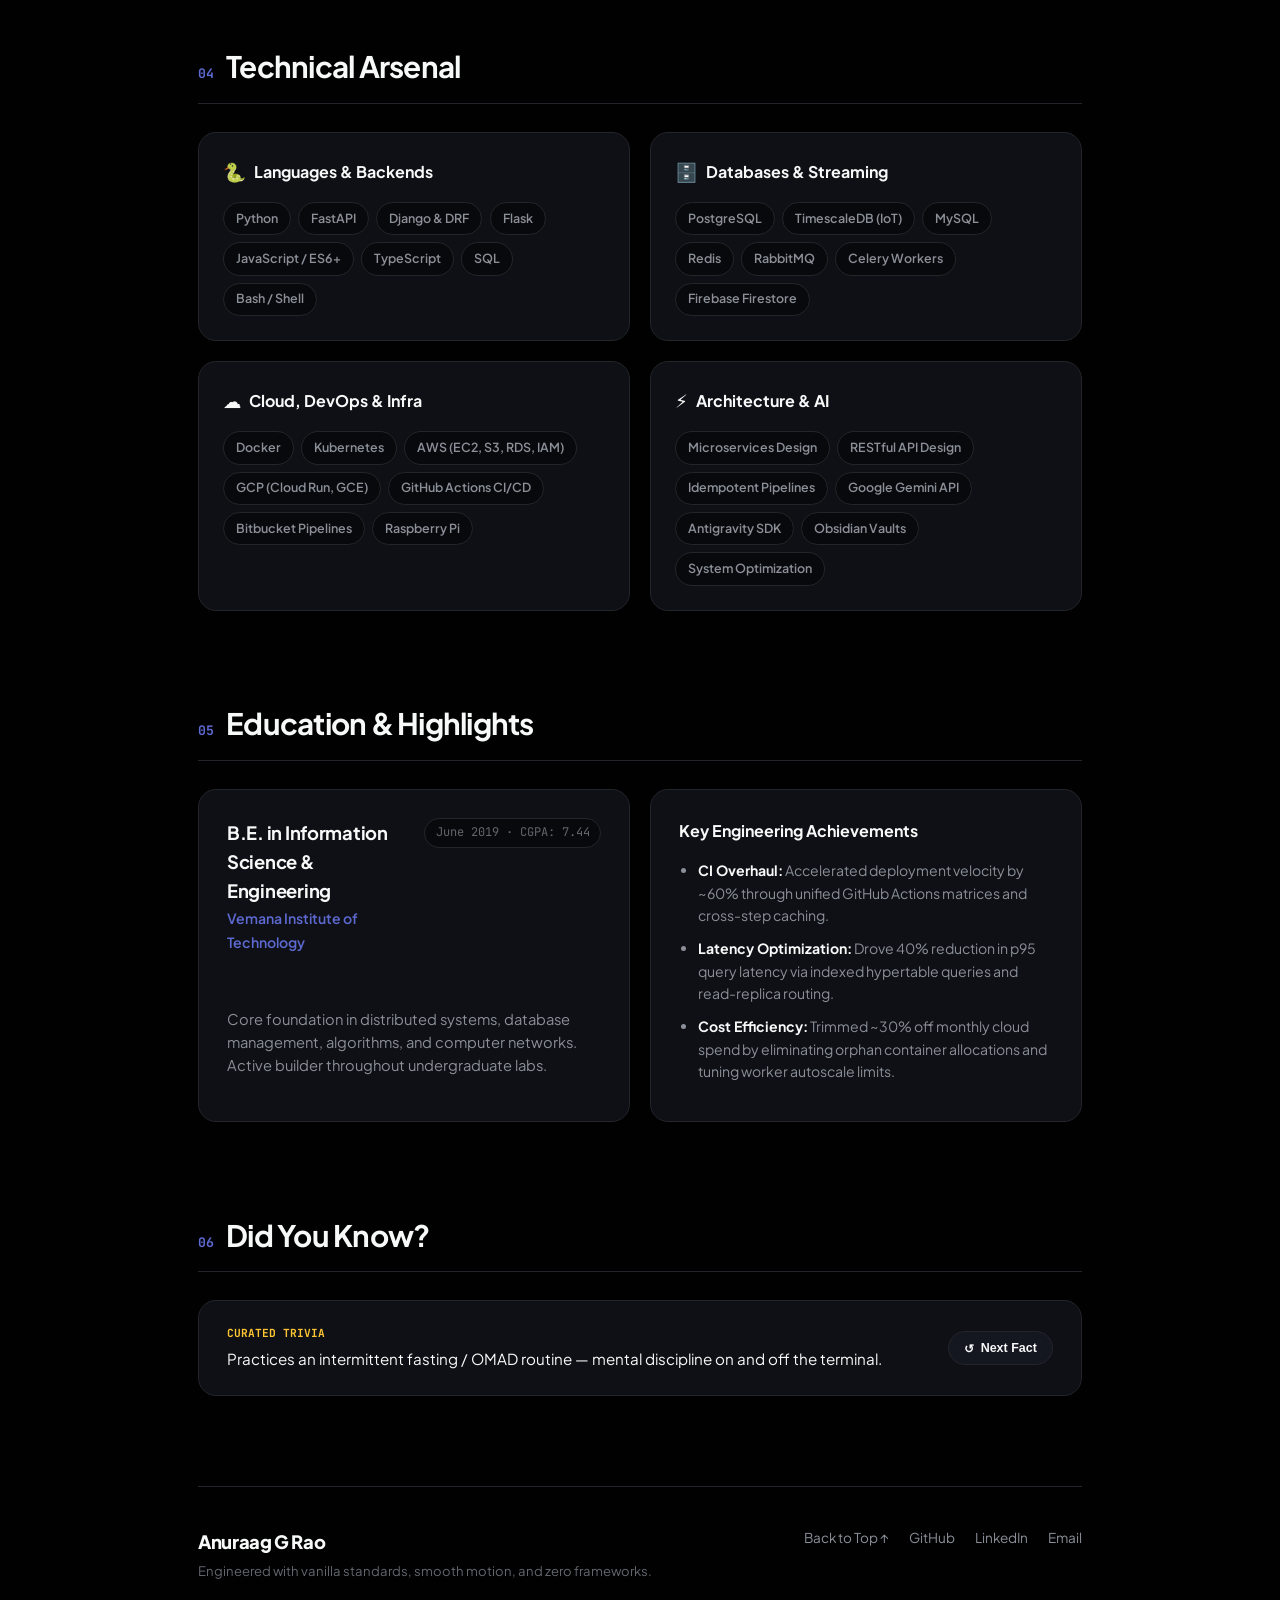
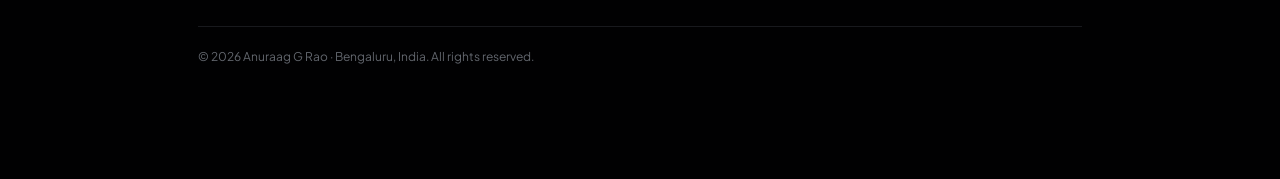
==== commit 4cfdbc60: "feat(portfolio): showcase Virtual Arcadia hub, Companion Protocol, and Orbit Drift in bento grid" ====
--- a/index.html
+++ b/index.html
@@ -433,6 +433,90 @@
             <!-- Bento Grid -->
             <div class="bento-grid" id="project-bento-grid">
 
+                <!-- Anchor 0: Virtual Arcadia // Arcade Hub (2 cols) -->
+                <div class="bento-card spotlight-card bento-col-span-2 project-item"
+                    data-category="interactive featured">
+                    <div class="bento-card-top">
+                        <span class="card-badge-glow">🕹️ Game Lab & Virtual Arcadia</span>
+                        <div style="display: flex; align-items: center; gap: 0.75rem; flex-wrap: wrap;">
+                            <a href="https://github.com/AnuraagGRao/arcade" target="_blank"
+                                rel="noopener noreferrer" class="bento-external-link" title="GitHub repository">
+                                GitHub ↗
+                            </a>
+                            <a href="https://arcade.anuraaggrao.com/" target="_blank" rel="noopener noreferrer"
+                                class="bento-external-link" title="Enter Arcade Hub">
+                                🕹️ Enter Arcade ↗
+                            </a>
+                        </div>
+                    </div>
+                    <h3 class="bento-title">🕹️ Anuraag Rao Virtual Arcadia // Web Game Lab</h3>
+                    <p class="bento-desc">
+                        Unified gaming portal and experimental game laboratory showcasing three custom web titles. Features real-time Web Audio DSP synthesizers (coin inserts & haptic blips), native 60+ FPS starfield particle canvas, original multi-track soundtracks, and direct launchers for all three games.
+                    </p>
+                    <div class="bento-meta-row">
+                        <span class="tech-pill">Web Audio DSP</span>
+                        <span class="tech-pill">Canvas 2D</span>
+                        <span class="tech-pill">Cyberpunk CSS</span>
+                        <span class="tech-pill">Game Hub</span>
+                    </div>
+                </div>
+
+                <!-- Companion Protocol (1 col) -->
+                <div class="bento-card spotlight-card project-item"
+                    data-category="interactive featured">
+                    <div class="bento-card-top">
+                        <span class="card-badge-glow">Survivor Roguelite</span>
+                        <div style="display: flex; align-items: center; gap: 0.75rem;">
+                            <a href="https://github.com/AnuraagGRao/companion-protocol" target="_blank"
+                                rel="noopener noreferrer" class="bento-external-link" title="GitHub repository">
+                                GitHub ↗
+                            </a>
+                            <a href="https://companion.anuraaggrao.com/" target="_blank" rel="noopener noreferrer"
+                                class="bento-external-link" title="Play live">
+                                Play Live ↗
+                            </a>
+                        </div>
+                    </div>
+                    <h3 class="bento-title">⚔️ Companion Protocol</h3>
+                    <p class="bento-desc">
+                        Edge protocol survivor roguelite where human operators are mortal, but guardian familiars (Koji, Mochi, Kai) are immortal anomalies orbiting with neural tethers, autonomous railguns, and emotional retry dialogues.
+                    </p>
+                    <div class="bento-meta-row">
+                        <span class="tech-pill">TypeScript</span>
+                        <span class="tech-pill">Vite</span>
+                        <span class="tech-pill">Web Audio Synth</span>
+                        <span class="tech-pill">Procedural Map</span>
+                    </div>
+                </div>
+
+                <!-- Orbit Drift (1 col) -->
+                <div class="bento-card spotlight-card project-item"
+                    data-category="interactive featured">
+                    <div class="bento-card-top">
+                        <span class="card-badge-glow">Relativistic Simulator</span>
+                        <div style="display: flex; align-items: center; gap: 0.75rem;">
+                            <a href="https://github.com/AnuraagGRao/orbital-gravity" target="_blank"
+                                rel="noopener noreferrer" class="bento-external-link" title="GitHub repository">
+                                GitHub ↗
+                            </a>
+                            <a href="https://orbit.anuraaggrao.com/" target="_blank" rel="noopener noreferrer"
+                                class="bento-external-link" title="Play live">
+                                Play Live ↗
+                            </a>
+                        </div>
+                    </div>
+                    <h3 class="bento-title">🪐 Orbit Drift // Relativistic Slingshot</h3>
+                    <p class="bento-desc">
+                        Deep-space celestial trajectory simulator with RK4 N-body numerical gravity integration, 320-step predictive aim trails, pulsar hazards, wormholes, and 8 campaign sectors plus infinite procedural seeds.
+                    </p>
+                    <div class="bento-meta-row">
+                        <span class="tech-pill">TypeScript</span>
+                        <span class="tech-pill">N-Body RK4</span>
+                        <span class="tech-pill">Celestial Audio DSP</span>
+                        <span class="tech-pill">Procedural RNG</span>
+                    </div>
+                </div>
+
                 <!-- Anchor 1: Tetra Overflow Ultra (2 cols) -->
                 <div class="bento-card spotlight-card bento-col-span-2 project-item"
                     data-category="interactive featured">
@@ -1023,6 +1107,10 @@
                     <span class="cmd-item-text">Toggle Audio Clicks Haptics</span>
                     <kbd>M</kbd>
                 </div>
+                <div class="cmd-item" data-action="open-link" data-url="https://arcade.anuraaggrao.com" role="option">
+                    <span class="cmd-item-icon">🕹️</span>
+                    <span class="cmd-item-text">Open Arcade Hub (arcade.anuraaggrao.com)</span>
+                </div>
                 <div class="cmd-item" data-action="open-link" data-url="https://volt.anuraaggrao.com" role="option">
                     <span class="cmd-item-icon">⚡</span>
                     <span class="cmd-item-text">Open VoltWatch (Battery Health Telemetry)</span>
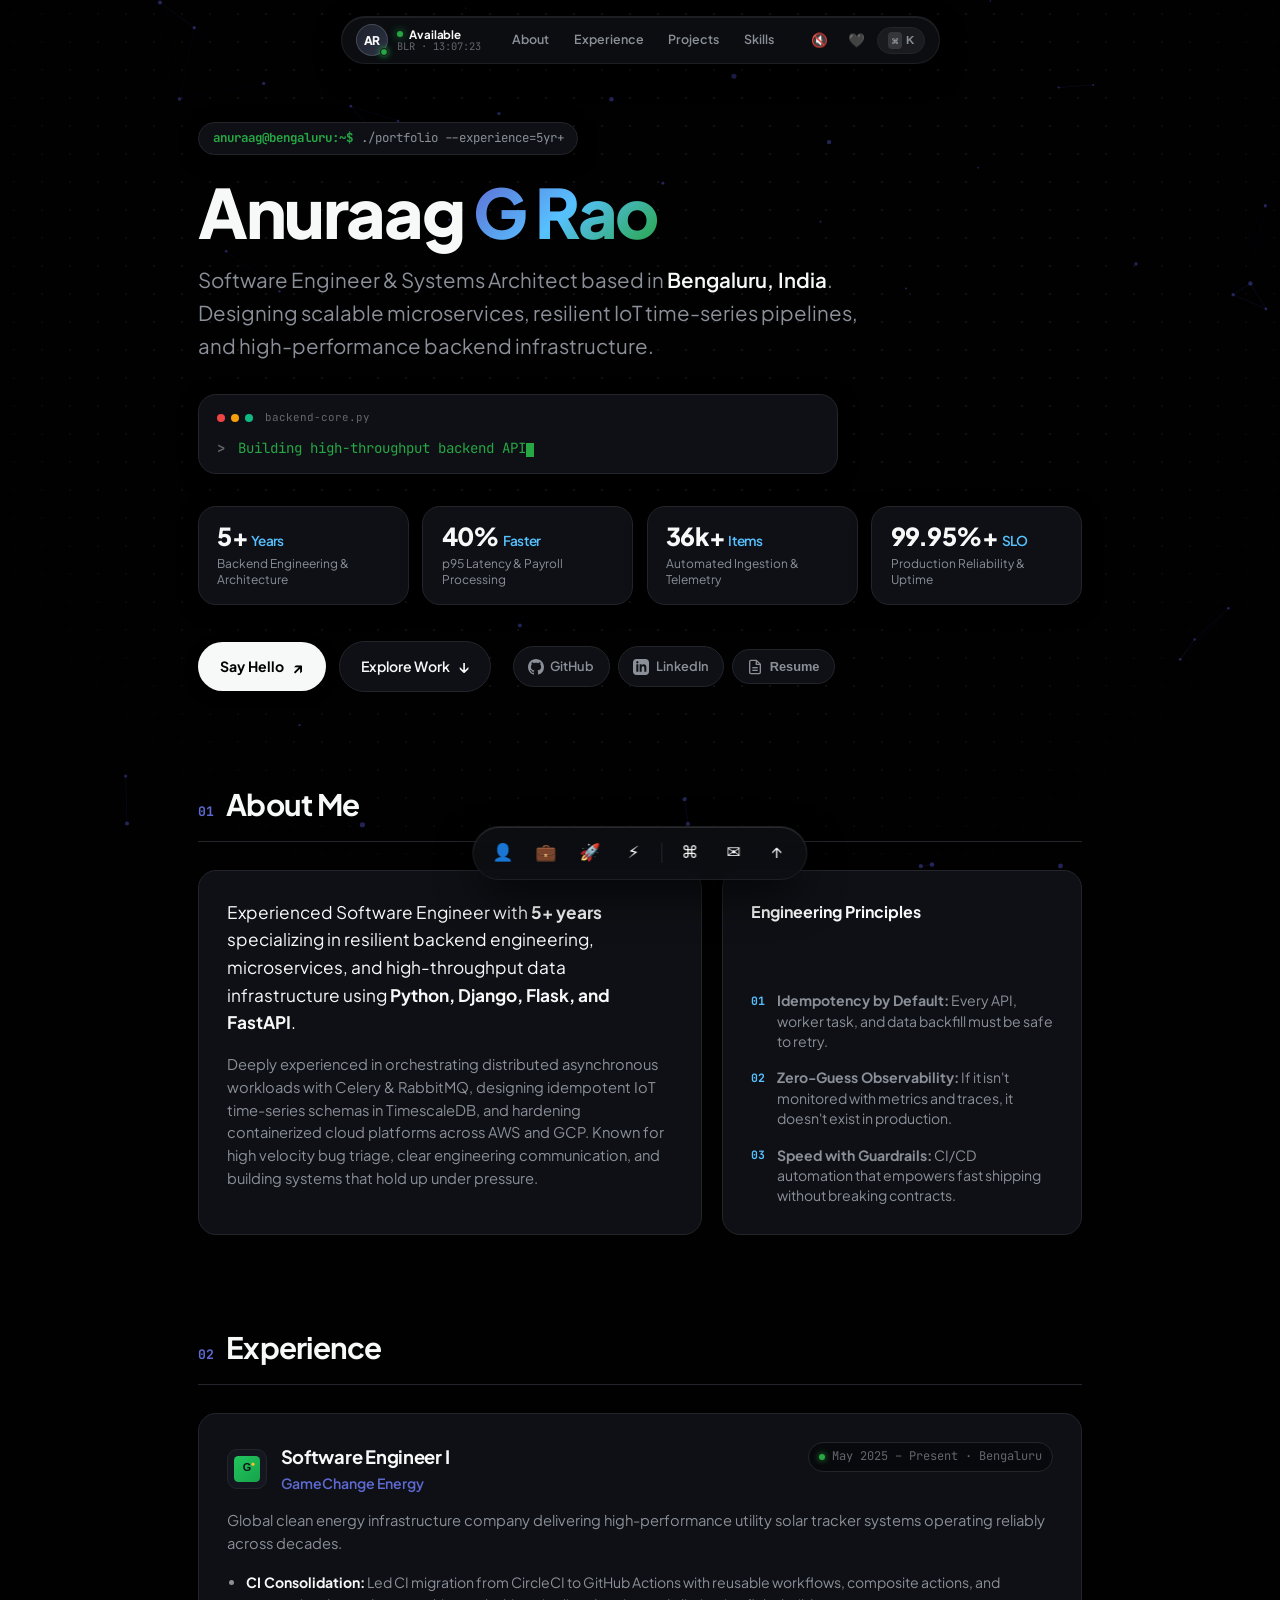
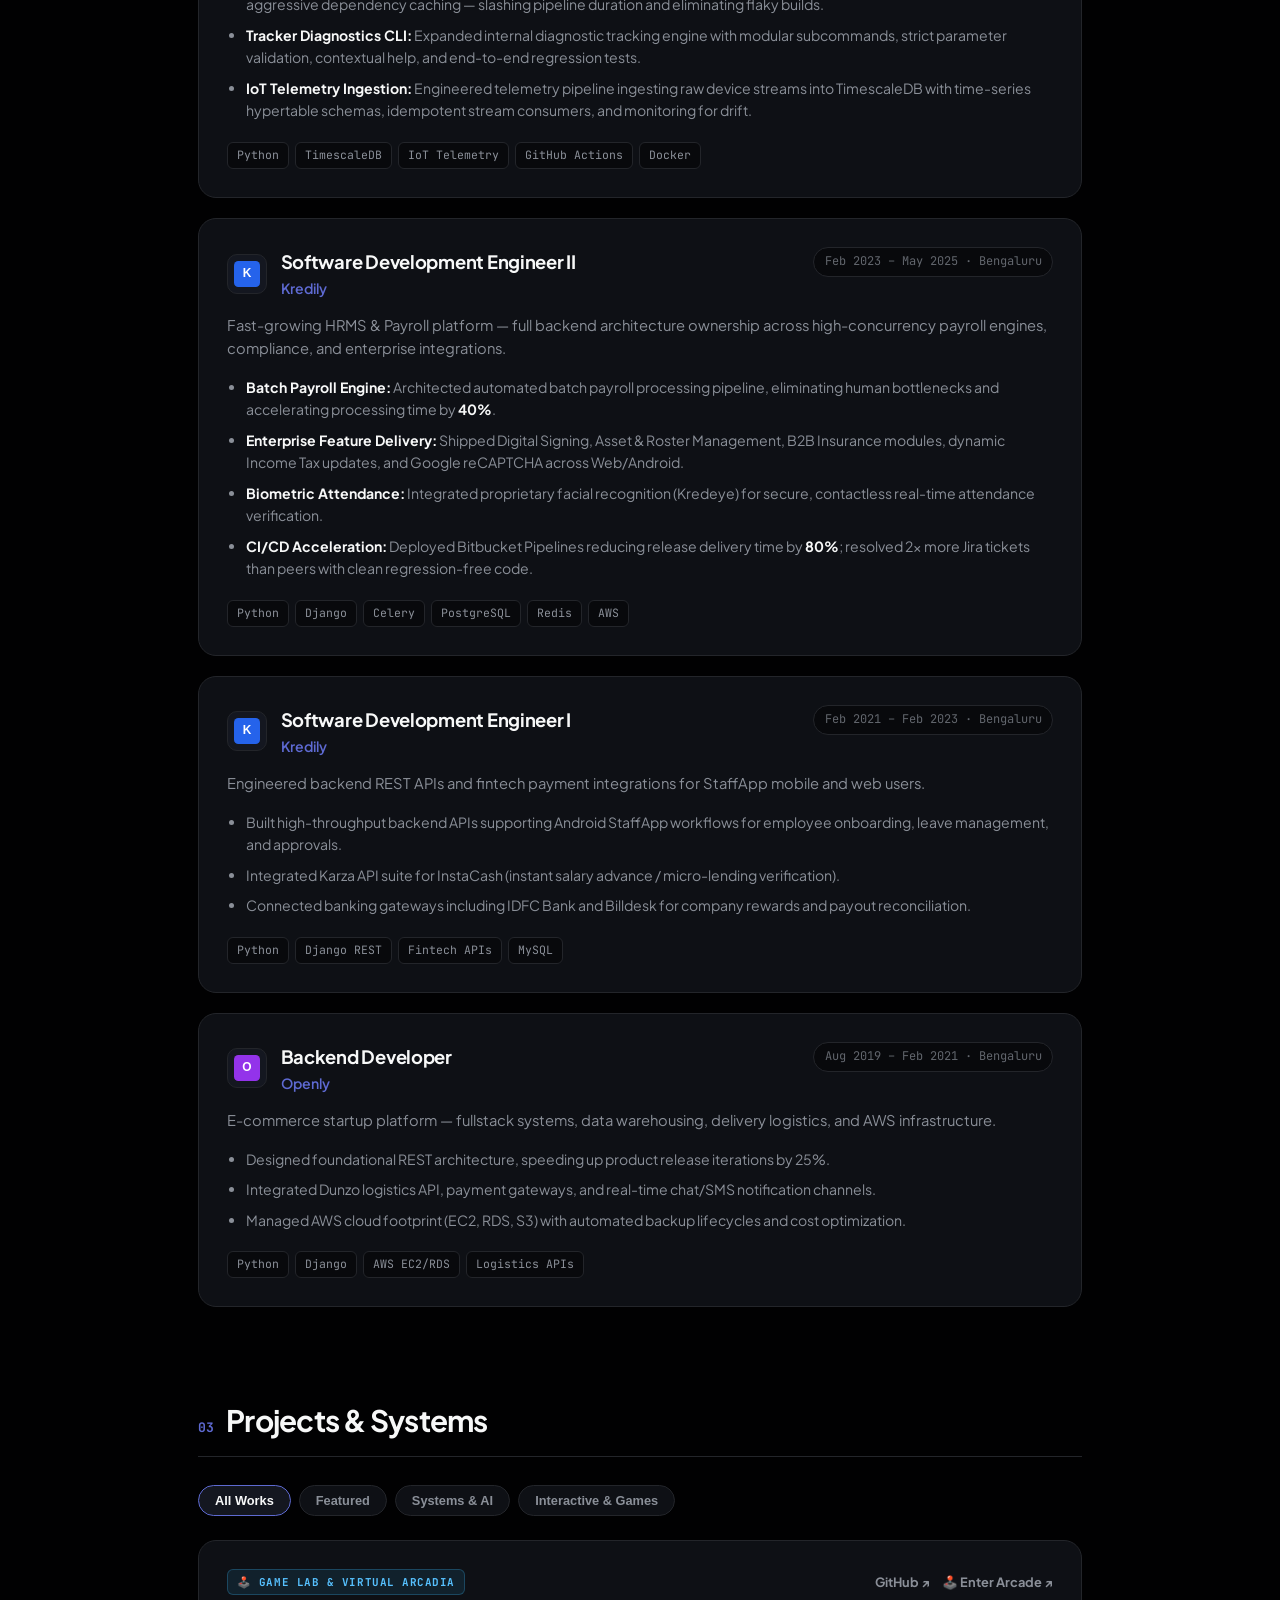
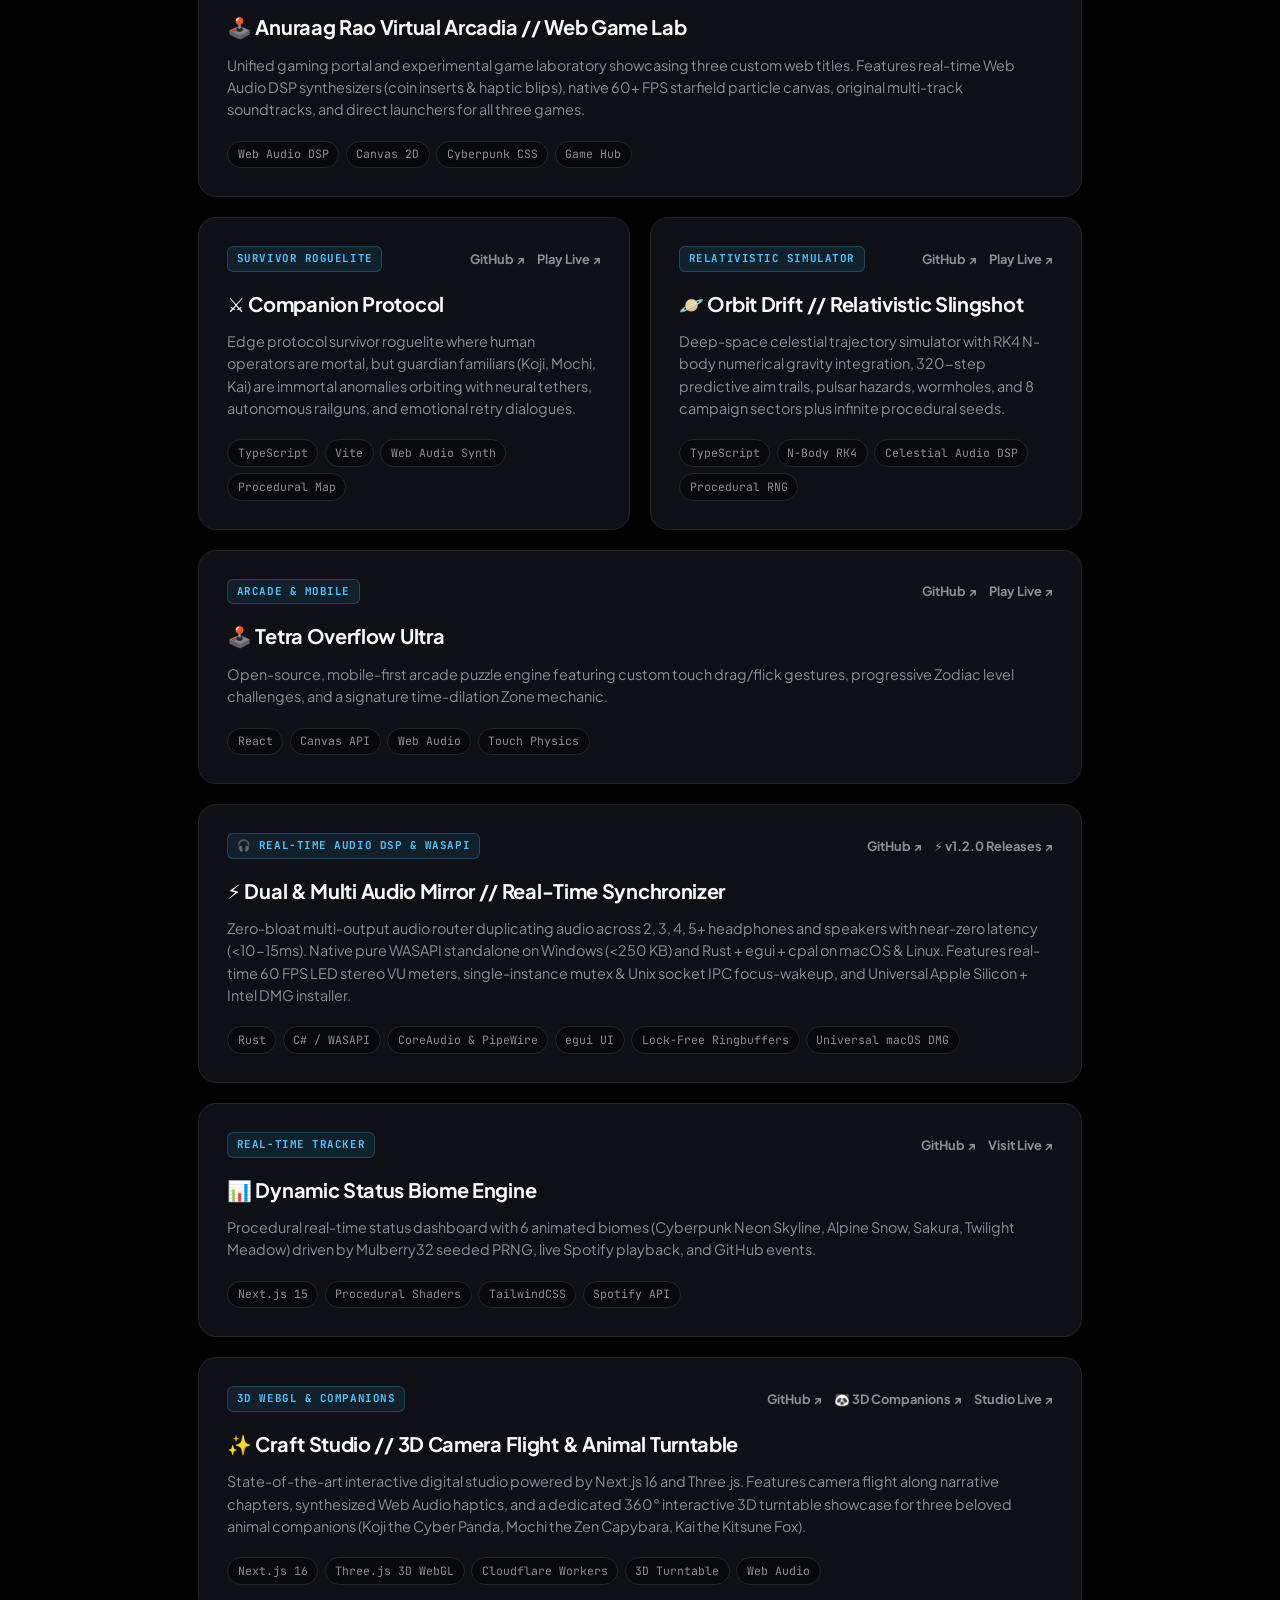
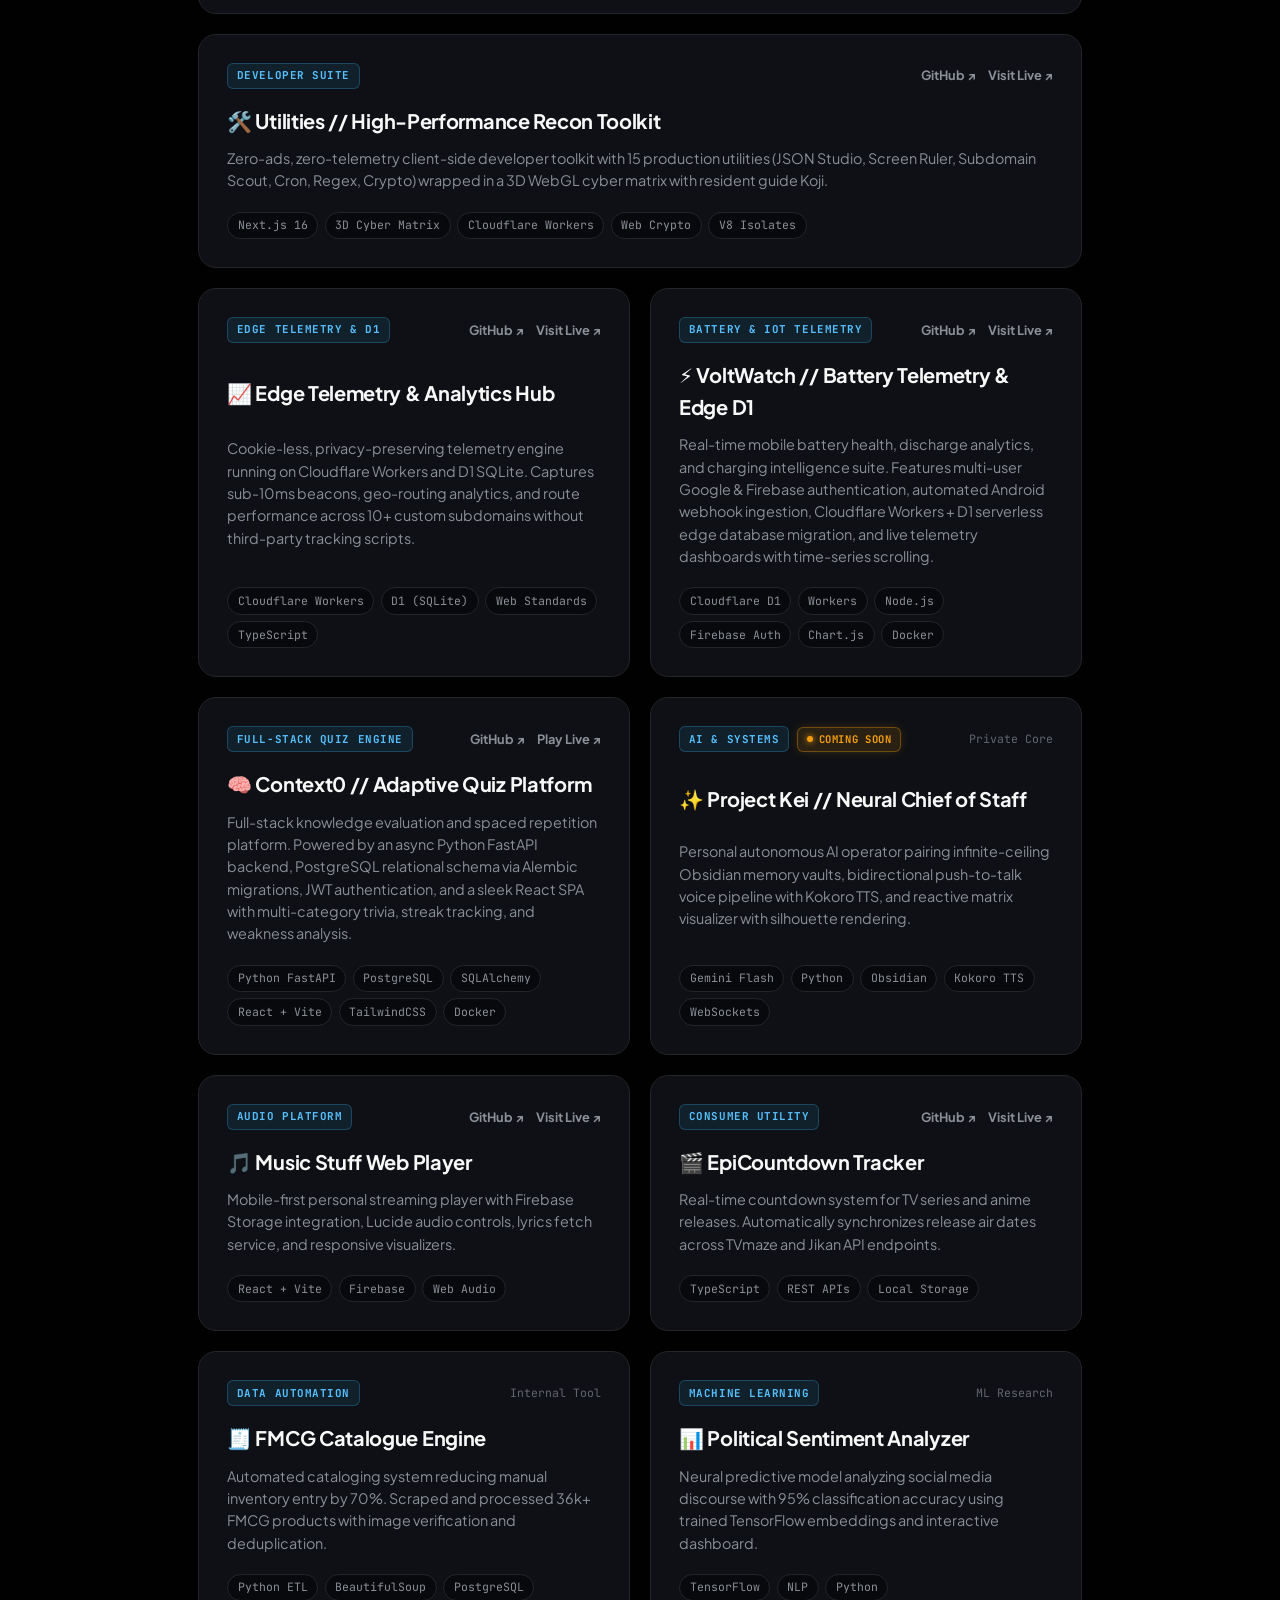
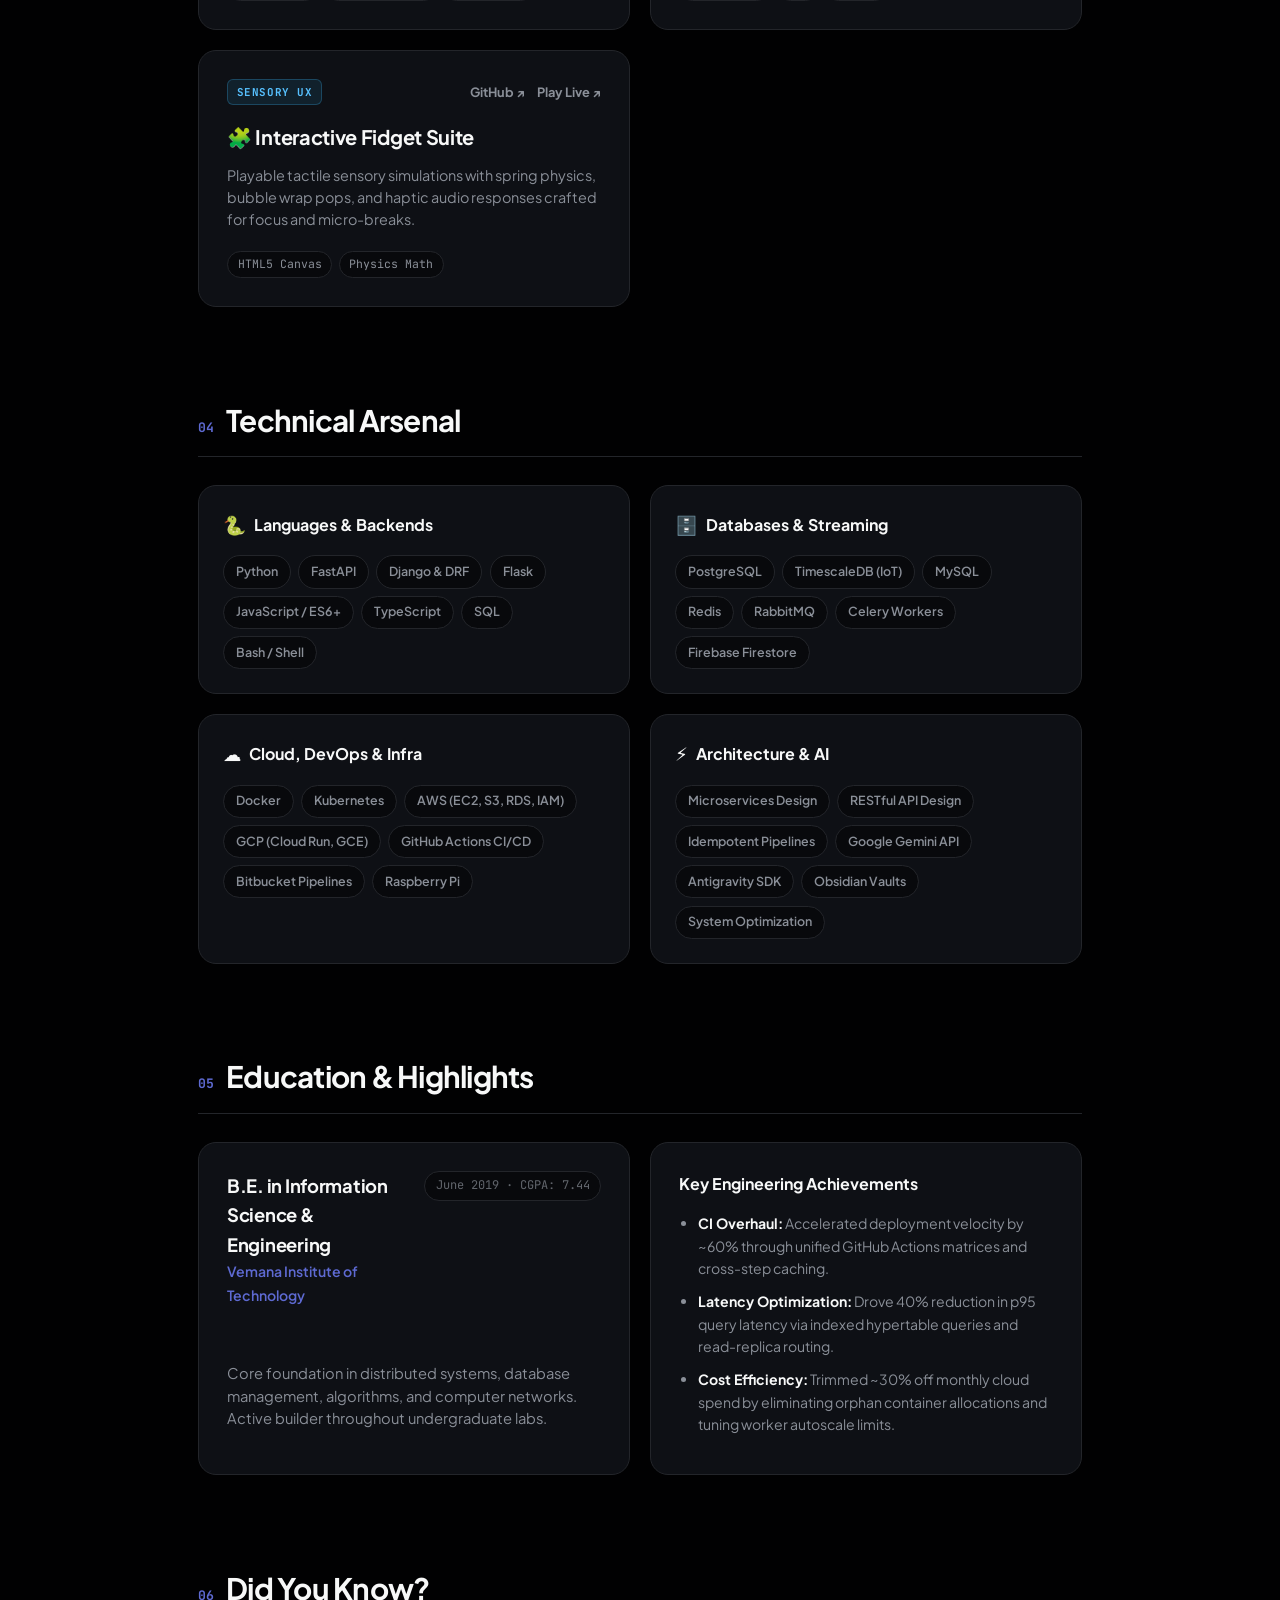
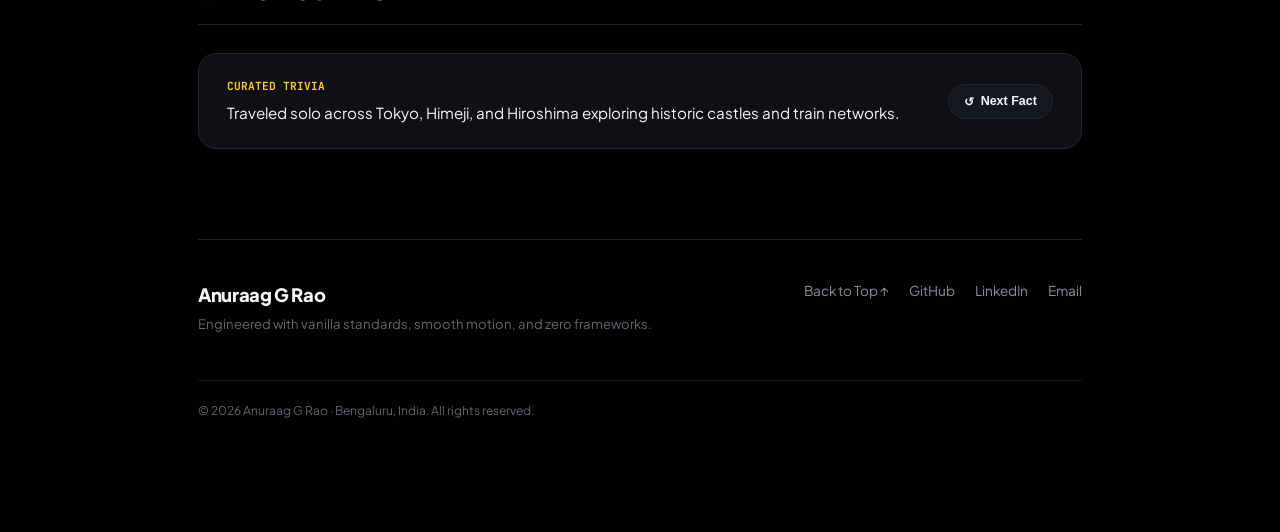
==== commit 13ec34b1: "feat(portfolio): showcase Dual & Multi Audio Mirror in bento grid and command palette" ====
--- a/index.html
+++ b/index.html
@@ -546,6 +546,35 @@
                     </div>
                 </div>
 
+                <!-- Anchor: Dual & Multi Audio Mirror (2 cols) -->
+                <div class="bento-card spotlight-card bento-col-span-2 project-item" data-category="systems featured">
+                    <div class="bento-card-top">
+                        <span class="card-badge-glow">🎧 Real-Time Audio DSP &amp; WASAPI</span>
+                        <div style="display: flex; align-items: center; gap: 0.75rem; flex-wrap: wrap;">
+                            <a href="https://github.com/AnuraagGRao/dual-audio-mirror" target="_blank"
+                                rel="noopener noreferrer" class="bento-external-link" title="GitHub repository">
+                                GitHub ↗
+                            </a>
+                            <a href="https://github.com/AnuraagGRao/dual-audio-mirror/releases/tag/v1.2.0" target="_blank" rel="noopener noreferrer"
+                                class="bento-external-link" title="Download v1.2.0 Universal DMG & Binaries">
+                                ⚡ v1.2.0 Releases ↗
+                            </a>
+                        </div>
+                    </div>
+                    <h3 class="bento-title">⚡ Dual &amp; Multi Audio Mirror // Real-Time Synchronizer</h3>
+                    <p class="bento-desc">
+                        Zero-bloat multi-output audio router duplicating audio across 2, 3, 4, 5+ headphones and speakers with near-zero latency (&lt;10-15ms). Native pure WASAPI standalone on Windows (&lt;250 KB) and Rust + egui + cpal on macOS &amp; Linux. Features real-time 60 FPS LED stereo VU meters, single-instance mutex &amp; Unix socket IPC focus-wakeup, and Universal Apple Silicon + Intel DMG installer.
+                    </p>
+                    <div class="bento-meta-row">
+                        <span class="tech-pill">Rust</span>
+                        <span class="tech-pill">C# / WASAPI</span>
+                        <span class="tech-pill">CoreAudio &amp; PipeWire</span>
+                        <span class="tech-pill">egui UI</span>
+                        <span class="tech-pill">Lock-Free Ringbuffers</span>
+                        <span class="tech-pill">Universal macOS DMG</span>
+                    </div>
+                </div>
+
                 <!-- Anchor 2: Status Site (2 cols) -->
                 <div class="bento-card spotlight-card bento-col-span-2 project-item" data-category="systems featured">
                     <div class="bento-card-top">
@@ -678,18 +707,14 @@
                             </a>
                         </div>
                     </div>
-                    <h3 class="bento-title">⚡ VoltWatch // Battery Telemetry</h3>
-                    <p class="bento-desc">
-                        Real-time mobile battery health, discharge analytics, and charging intelligence suite. Features
-                        multi-user
-                        Google & Firebase authentication, automated Android webhook ingestion, resilient SQLite
-                        time-series storage,
-                        and live telemetry dashboards.
-                    </p>
-                    <div class="bento-meta-row">
+                    <h3 class="bento-title">⚡ VoltWatch // Battery Telemetry &amp; Edge D1</h3>
+                    <p class="bento-desc">
+                        Real-time mobile battery health, discharge analytics, and charging intelligence suite. Features multi-user Google &amp; Firebase authentication, automated Android webhook ingestion, Cloudflare Workers + D1 serverless edge database migration, and live telemetry dashboards with time-series scrolling.
+                    </p>
+                    <div class="bento-meta-row">
+                        <span class="tech-pill">Cloudflare D1</span>
+                        <span class="tech-pill">Workers</span>
                         <span class="tech-pill">Node.js</span>
-                        <span class="tech-pill">Express</span>
-                        <span class="tech-pill">SQLite</span>
                         <span class="tech-pill">Firebase Auth</span>
                         <span class="tech-pill">Chart.js</span>
                         <span class="tech-pill">Docker</span>
@@ -1107,6 +1132,11 @@
                     <span class="cmd-item-text">Toggle Audio Clicks Haptics</span>
                     <kbd>M</kbd>
                 </div>
+                <div class="cmd-item" data-action="open-link" data-url="https://github.com/AnuraagGRao/dual-audio-mirror" role="option">
+                    <span class="cmd-item-icon">🎧</span>
+                    <span class="cmd-item-text">Open Dual Audio Mirror (Multi-Endpoint Sync &amp; Releases)</span>
+                    <kbd>D</kbd>
+                </div>
                 <div class="cmd-item" data-action="open-link" data-url="https://arcade.anuraaggrao.com" role="option">
                     <span class="cmd-item-icon">🕹️</span>
                     <span class="cmd-item-text">Open Arcade Hub (arcade.anuraaggrao.com)</span>
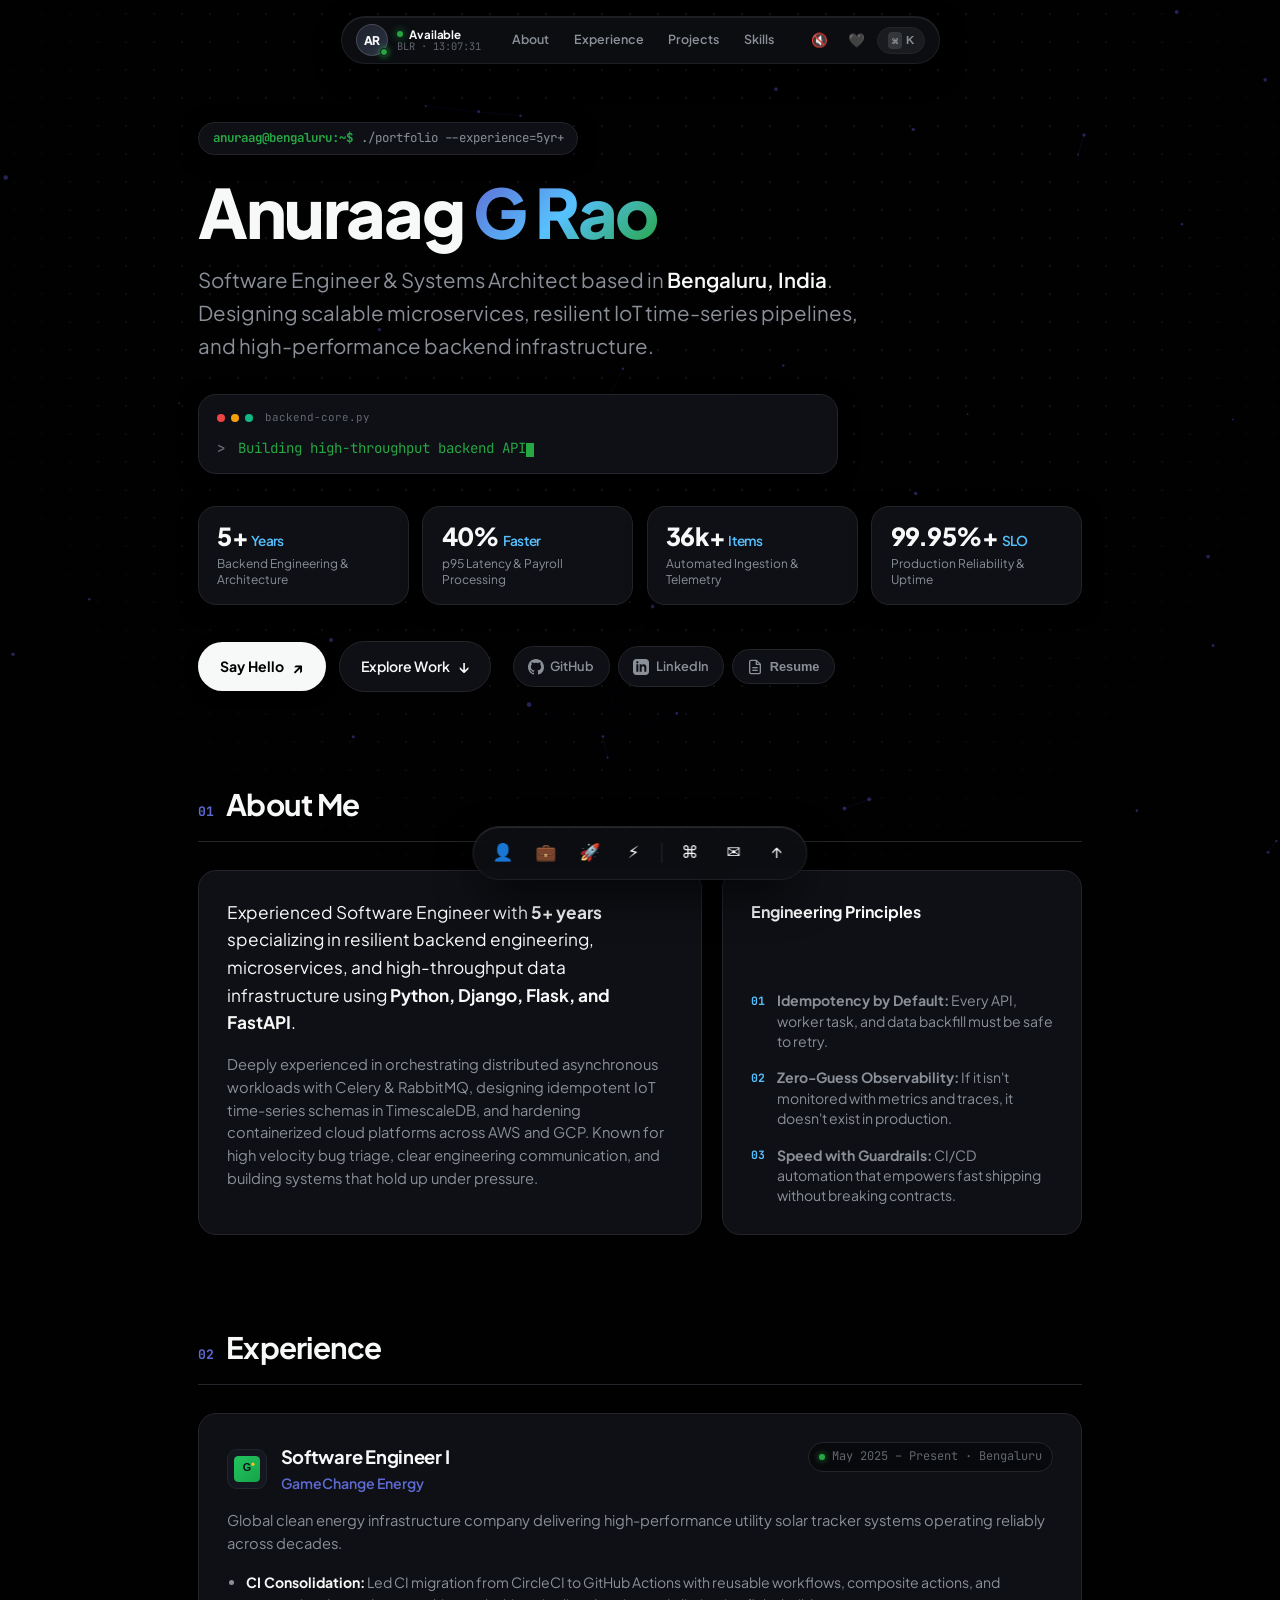
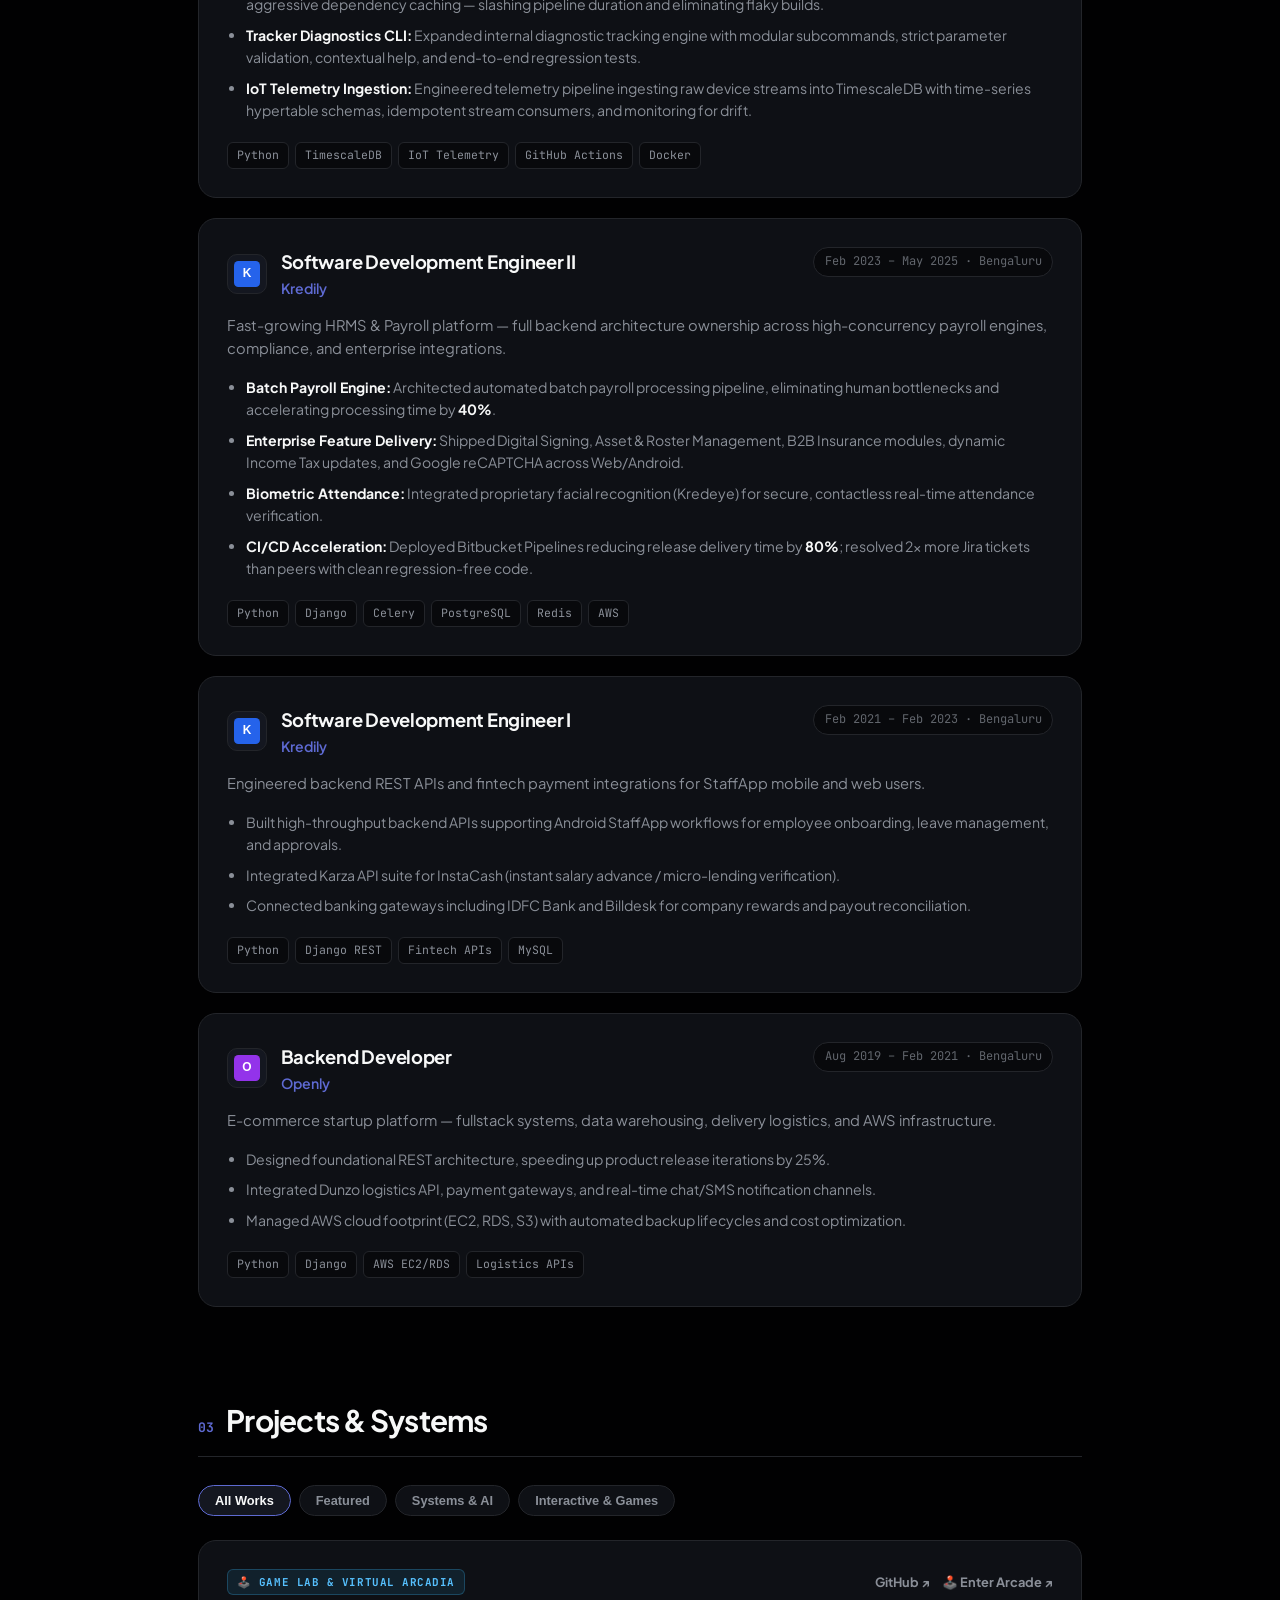
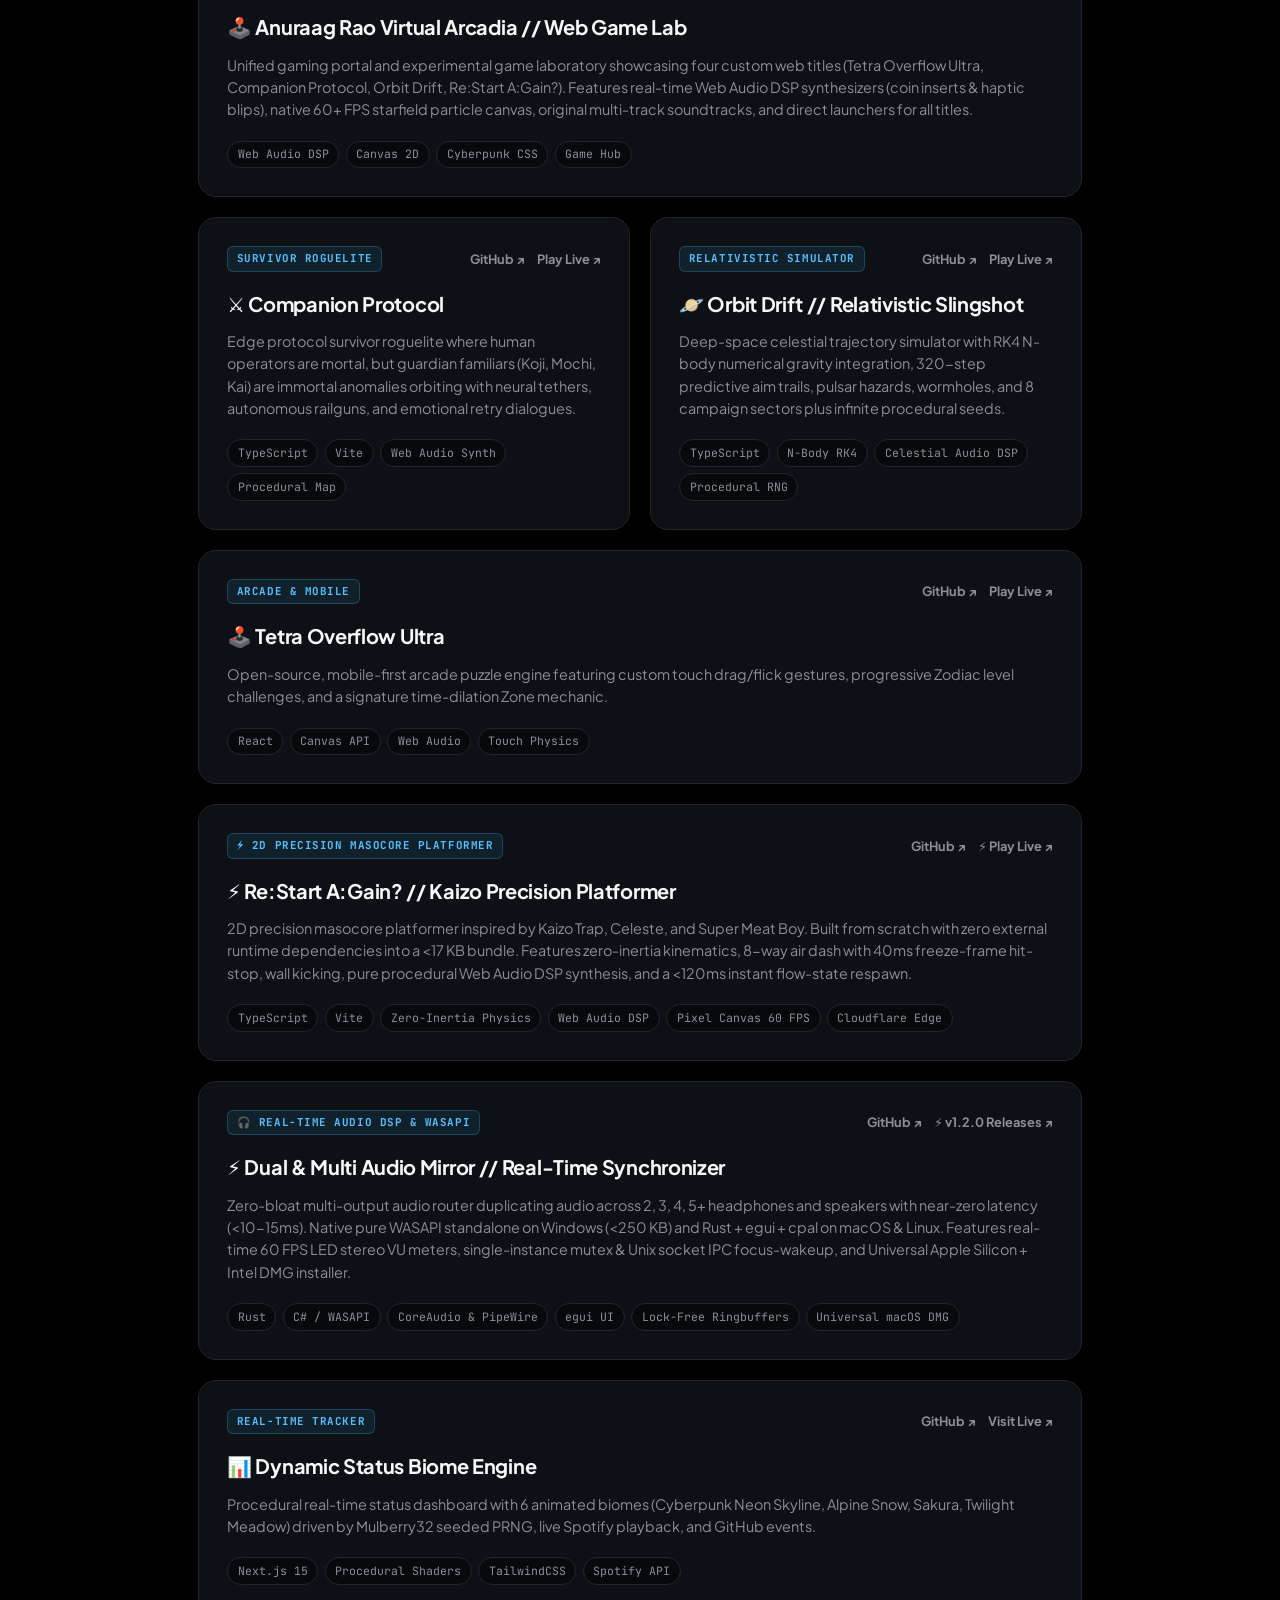
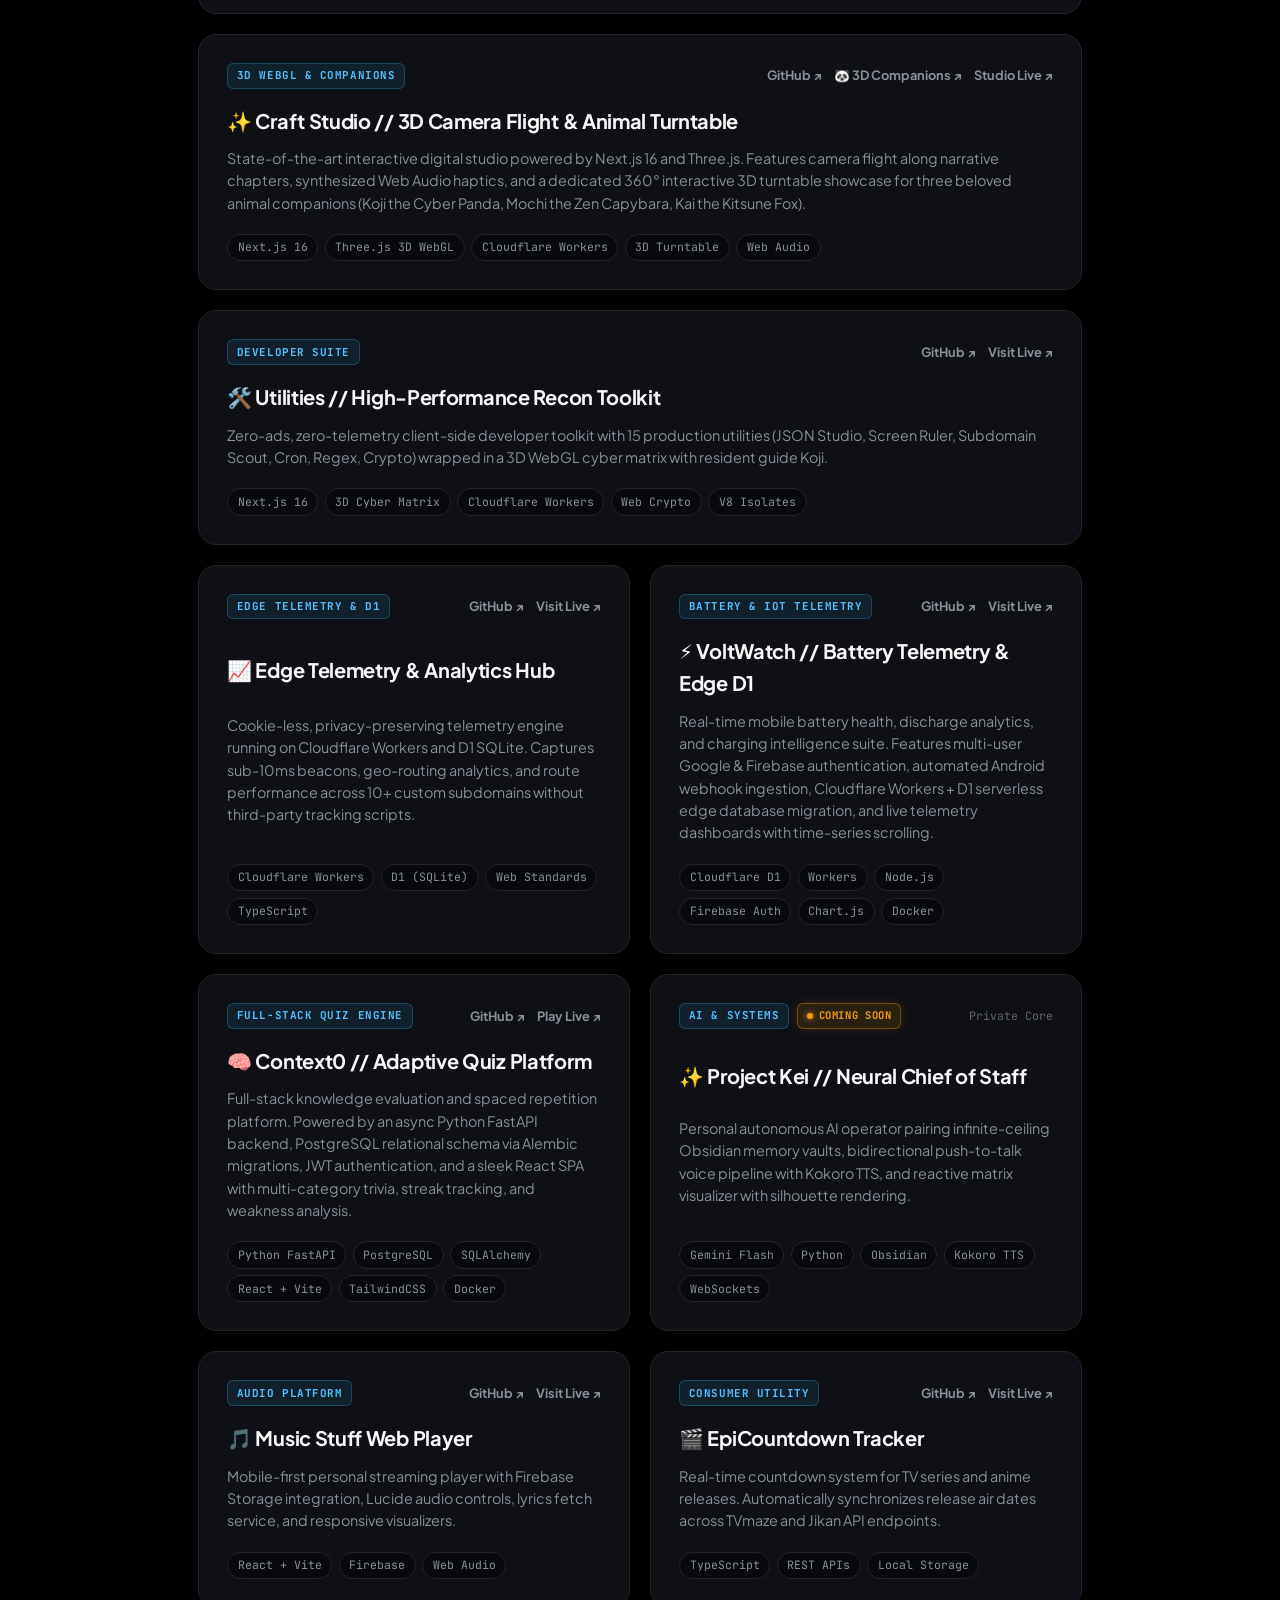
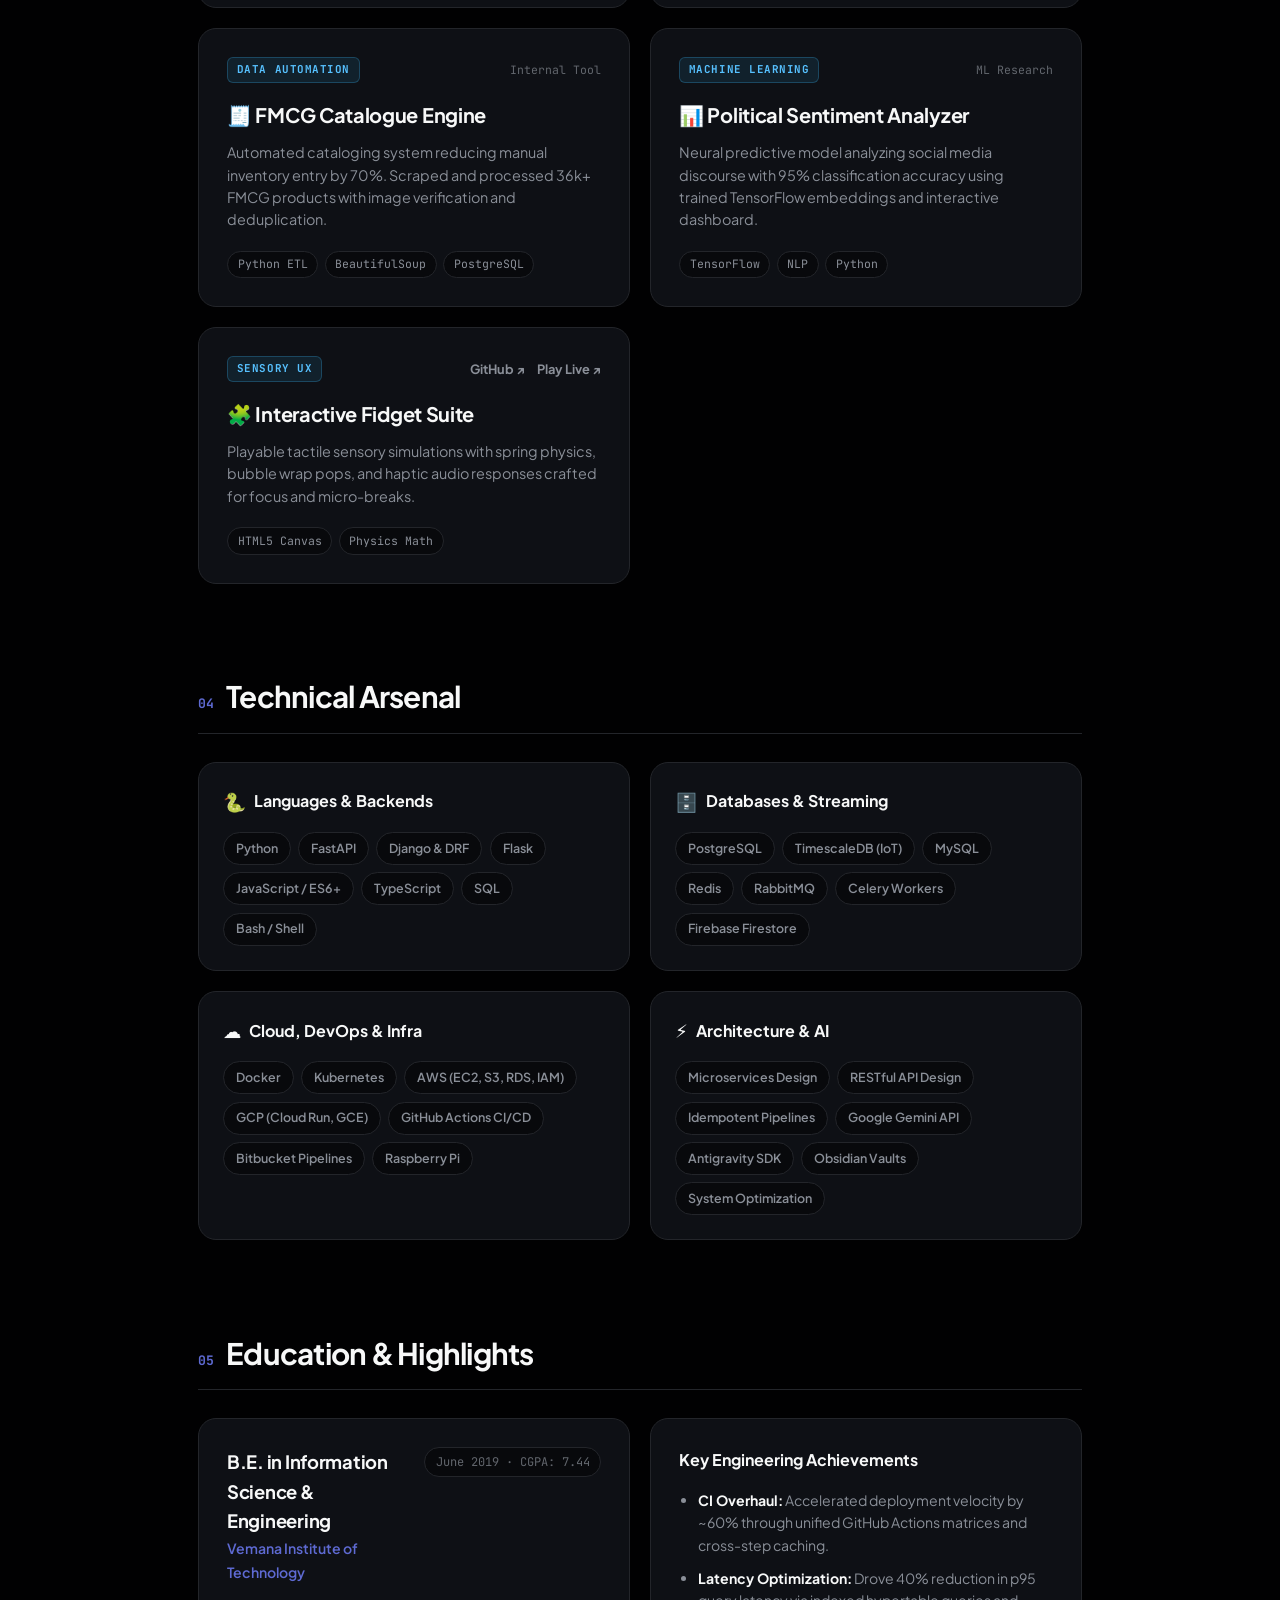
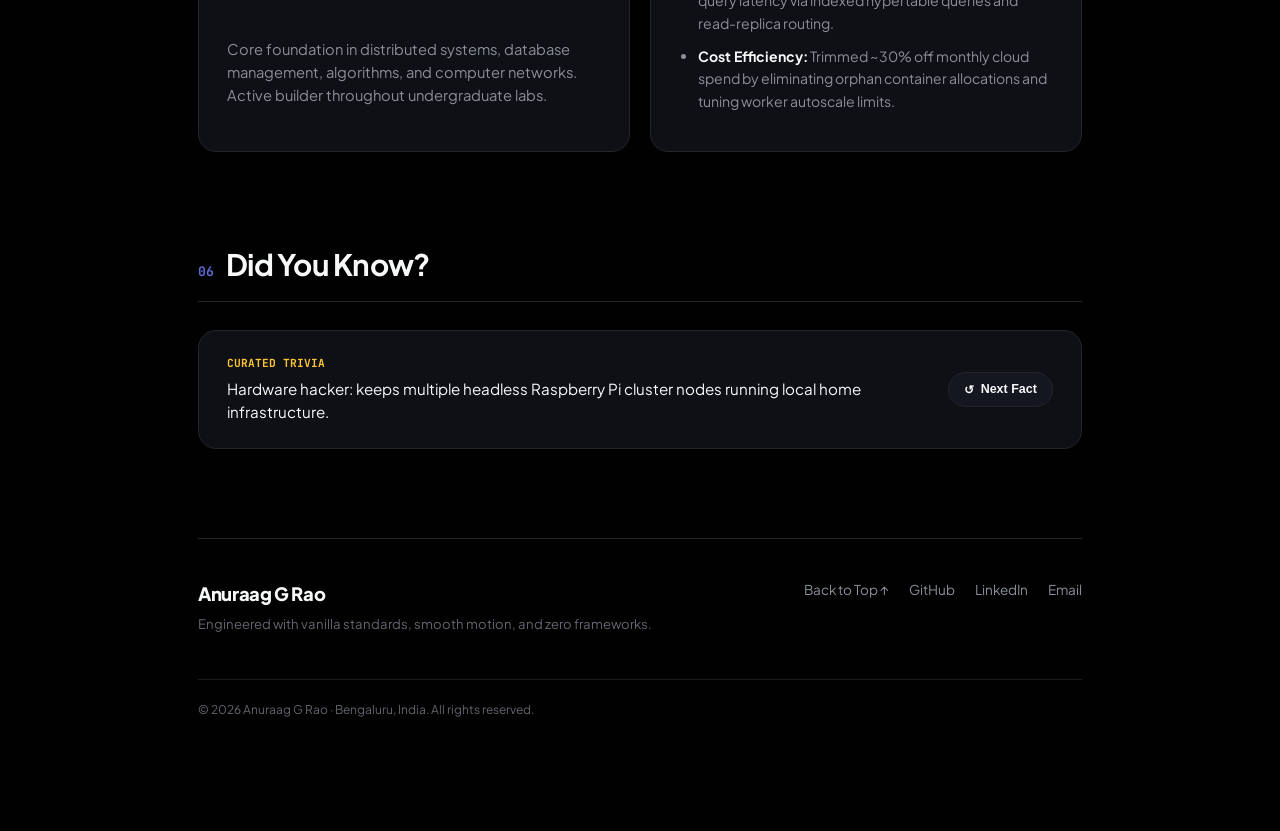
==== commit 5239b3f7: "feat(portfolio): feature Re:Start A:Gain? in bento grid & command palette" ====
--- a/index.html
+++ b/index.html
@@ -451,7 +451,7 @@
                     </div>
                     <h3 class="bento-title">🕹️ Anuraag Rao Virtual Arcadia // Web Game Lab</h3>
                     <p class="bento-desc">
-                        Unified gaming portal and experimental game laboratory showcasing three custom web titles. Features real-time Web Audio DSP synthesizers (coin inserts & haptic blips), native 60+ FPS starfield particle canvas, original multi-track soundtracks, and direct launchers for all three games.
+                        Unified gaming portal and experimental game laboratory showcasing four custom web titles (Tetra Overflow Ultra, Companion Protocol, Orbit Drift, Re:Start A:Gain?). Features real-time Web Audio DSP synthesizers (coin inserts & haptic blips), native 60+ FPS starfield particle canvas, original multi-track soundtracks, and direct launchers for all titles.
                     </p>
                     <div class="bento-meta-row">
                         <span class="tech-pill">Web Audio DSP</span>
@@ -543,6 +543,35 @@
                         <span class="tech-pill">Canvas API</span>
                         <span class="tech-pill">Web Audio</span>
                         <span class="tech-pill">Touch Physics</span>
+                    </div>
+                </div>
+
+                <!-- Anchor: Re:Start A:Gain? (2 cols) -->
+                <div class="bento-card spotlight-card bento-col-span-2 project-item" data-category="interactive featured">
+                    <div class="bento-card-top">
+                        <span class="card-badge-glow">⚡ 2D Precision Masocore Platformer</span>
+                        <div style="display: flex; align-items: center; gap: 0.75rem; flex-wrap: wrap;">
+                            <a href="https://github.com/AnuraagGRao/restart-again" target="_blank"
+                                rel="noopener noreferrer" class="bento-external-link" title="GitHub repository">
+                                GitHub ↗
+                            </a>
+                            <a href="https://restart.anuraaggrao.com/" target="_blank" rel="noopener noreferrer"
+                                class="bento-external-link" title="Play live">
+                                ⚡ Play Live ↗
+                            </a>
+                        </div>
+                    </div>
+                    <h3 class="bento-title">⚡ Re:Start A:Gain? // Kaizo Precision Platformer</h3>
+                    <p class="bento-desc">
+                        2D precision masocore platformer inspired by Kaizo Trap, Celeste, and Super Meat Boy. Built from scratch with zero external runtime dependencies into a &lt;17 KB bundle. Features zero-inertia kinematics, 8-way air dash with 40ms freeze-frame hit-stop, wall kicking, pure procedural Web Audio DSP synthesis, and a &lt;120ms instant flow-state respawn.
+                    </p>
+                    <div class="bento-meta-row">
+                        <span class="tech-pill">TypeScript</span>
+                        <span class="tech-pill">Vite</span>
+                        <span class="tech-pill">Zero-Inertia Physics</span>
+                        <span class="tech-pill">Web Audio DSP</span>
+                        <span class="tech-pill">Pixel Canvas 60 FPS</span>
+                        <span class="tech-pill">Cloudflare Edge</span>
                     </div>
                 </div>
 
@@ -1141,6 +1170,11 @@
                     <span class="cmd-item-icon">🕹️</span>
                     <span class="cmd-item-text">Open Arcade Hub (arcade.anuraaggrao.com)</span>
                 </div>
+                <div class="cmd-item" data-action="open-link" data-url="https://restart.anuraaggrao.com" role="option">
+                    <span class="cmd-item-icon">⚡</span>
+                    <span class="cmd-item-text">Play Re:Start A:Gain? (Precision Masocore)</span>
+                    <kbd>R</kbd>
+                </div>
                 <div class="cmd-item" data-action="open-link" data-url="https://volt.anuraaggrao.com" role="option">
                     <span class="cmd-item-icon">⚡</span>
                     <span class="cmd-item-text">Open VoltWatch (Battery Health Telemetry)</span>
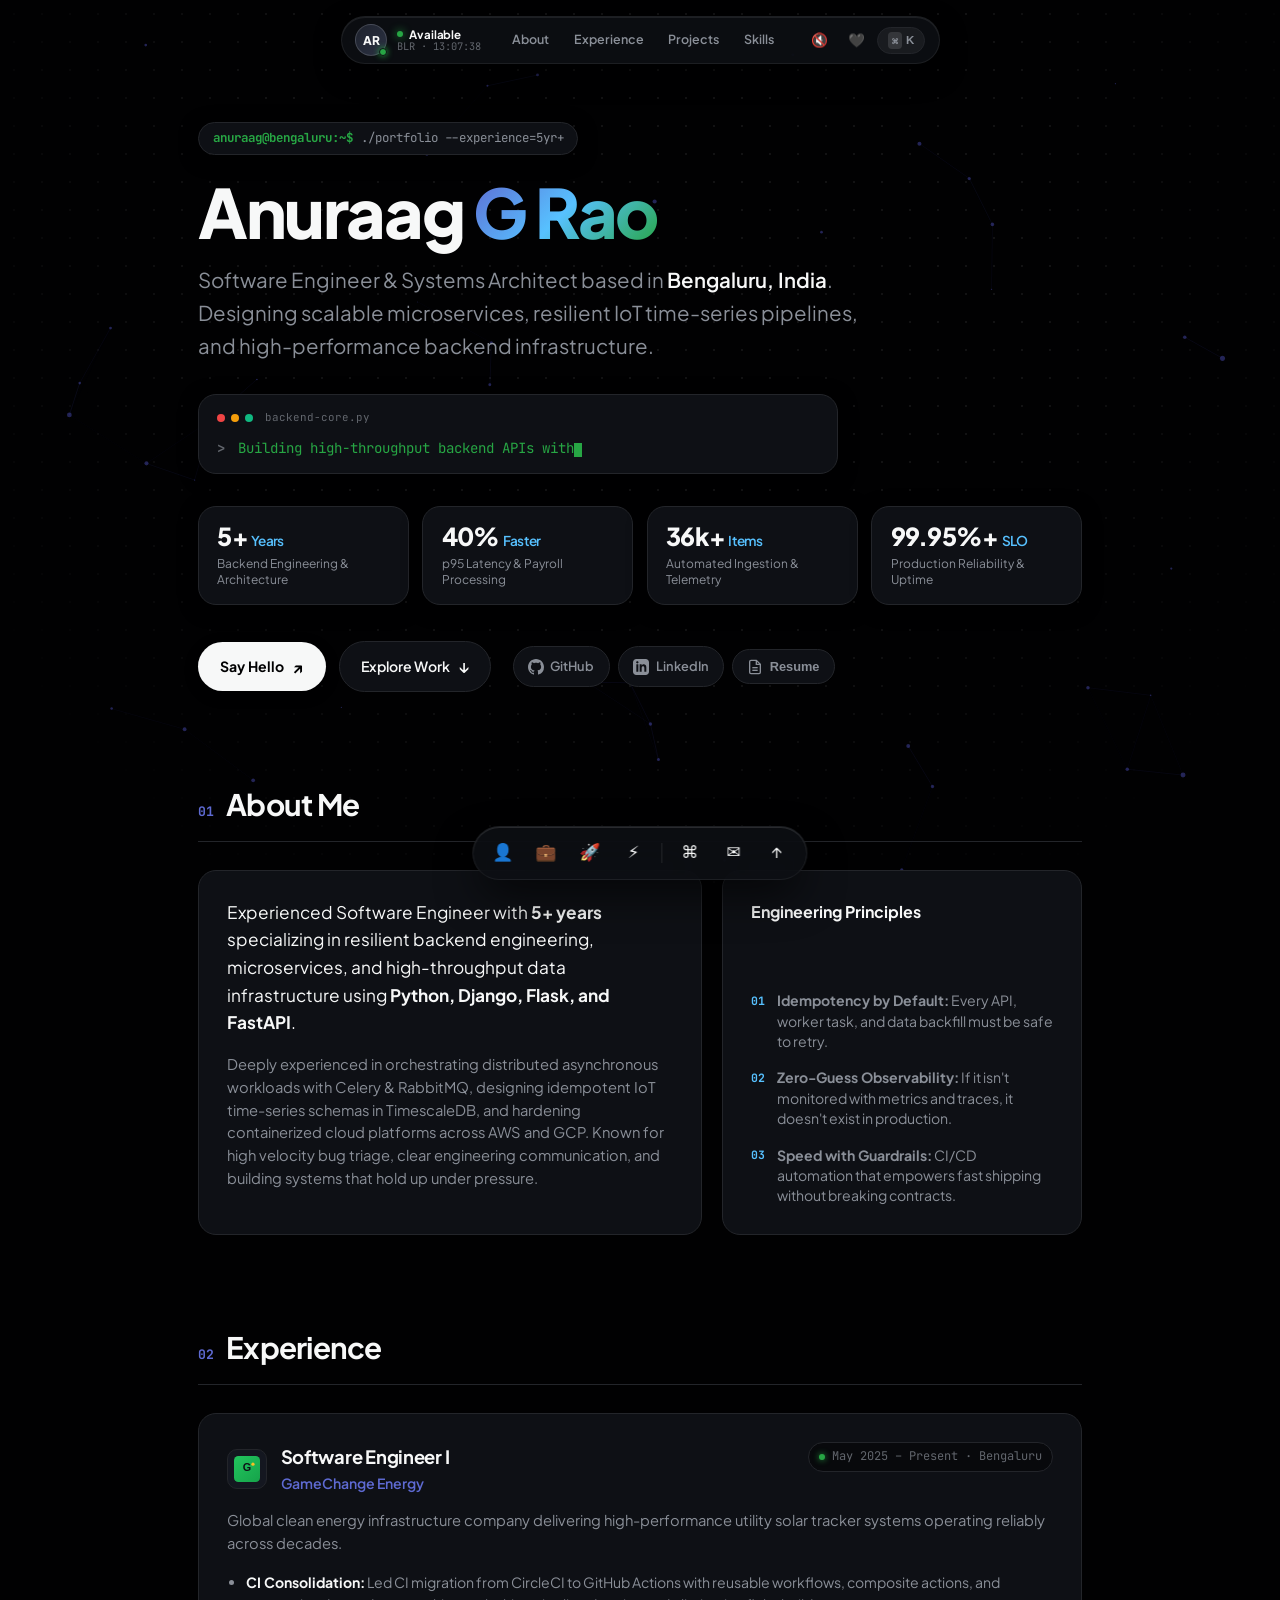
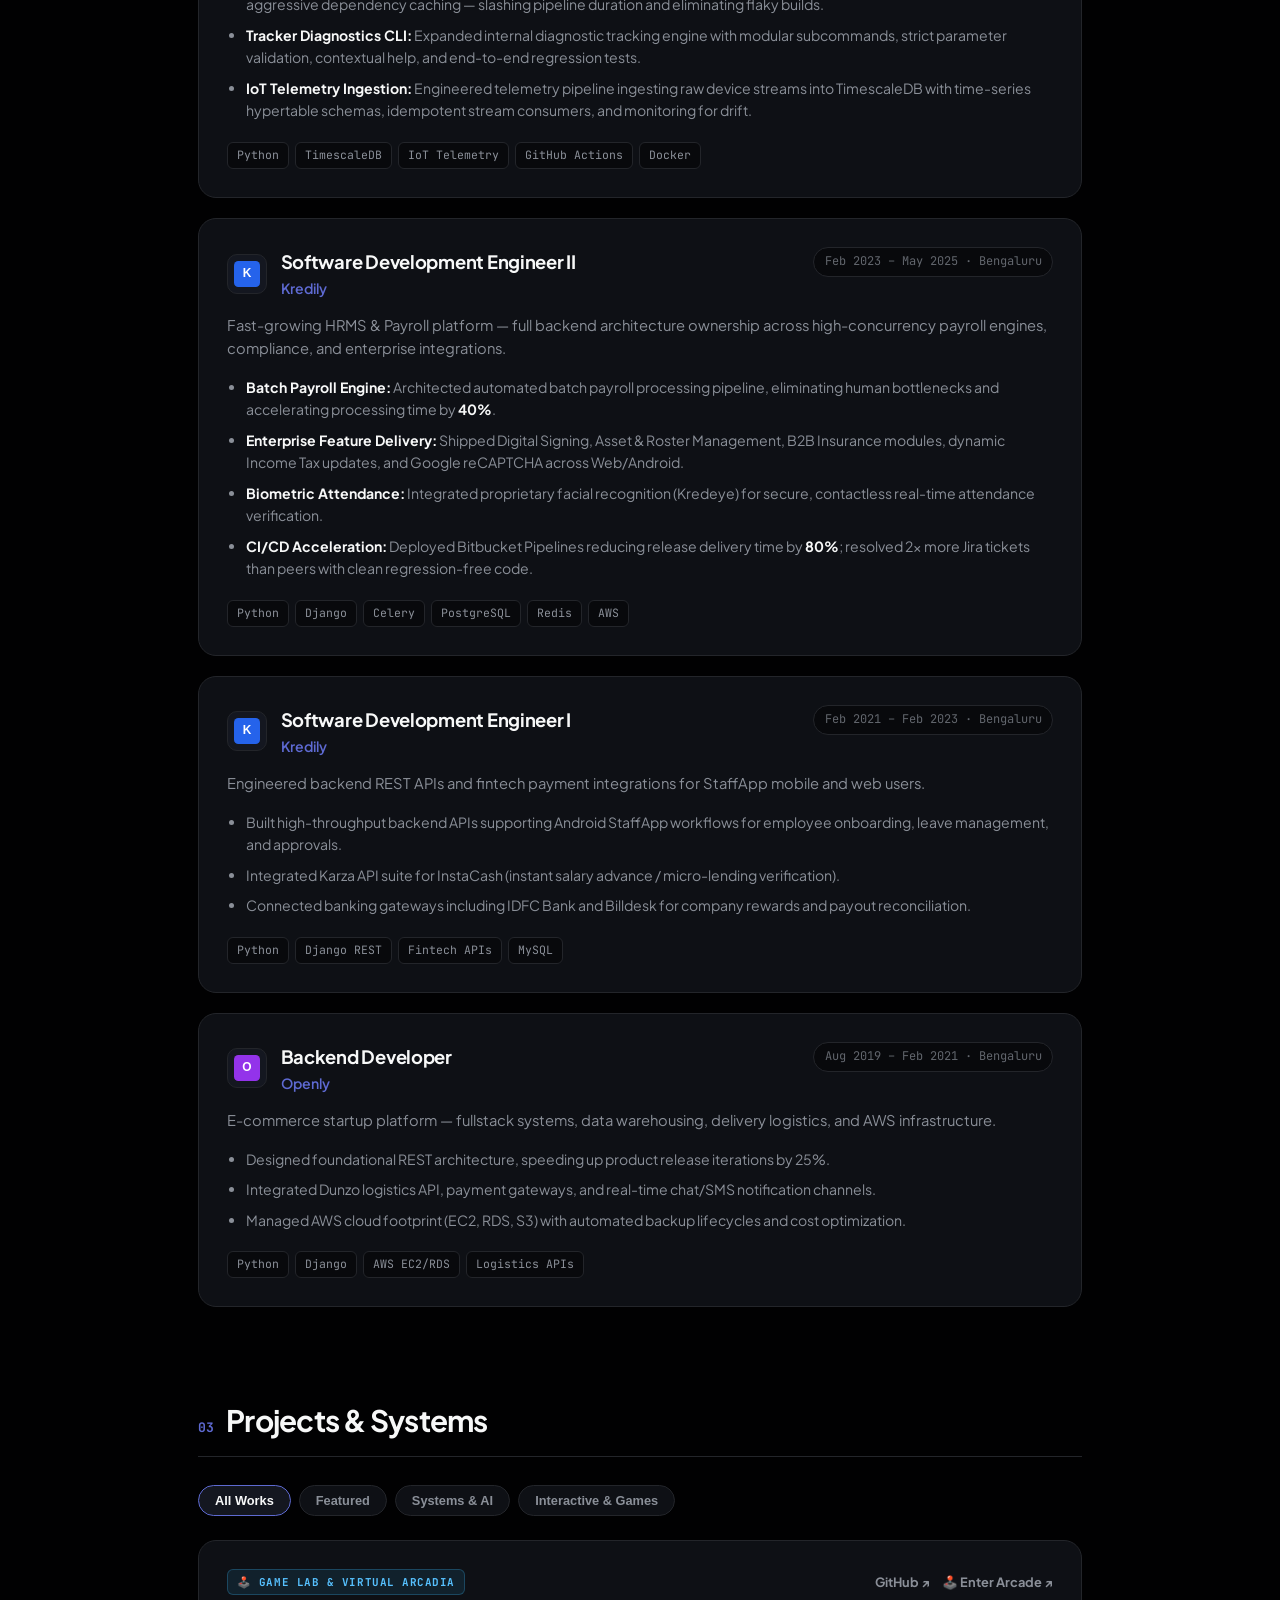
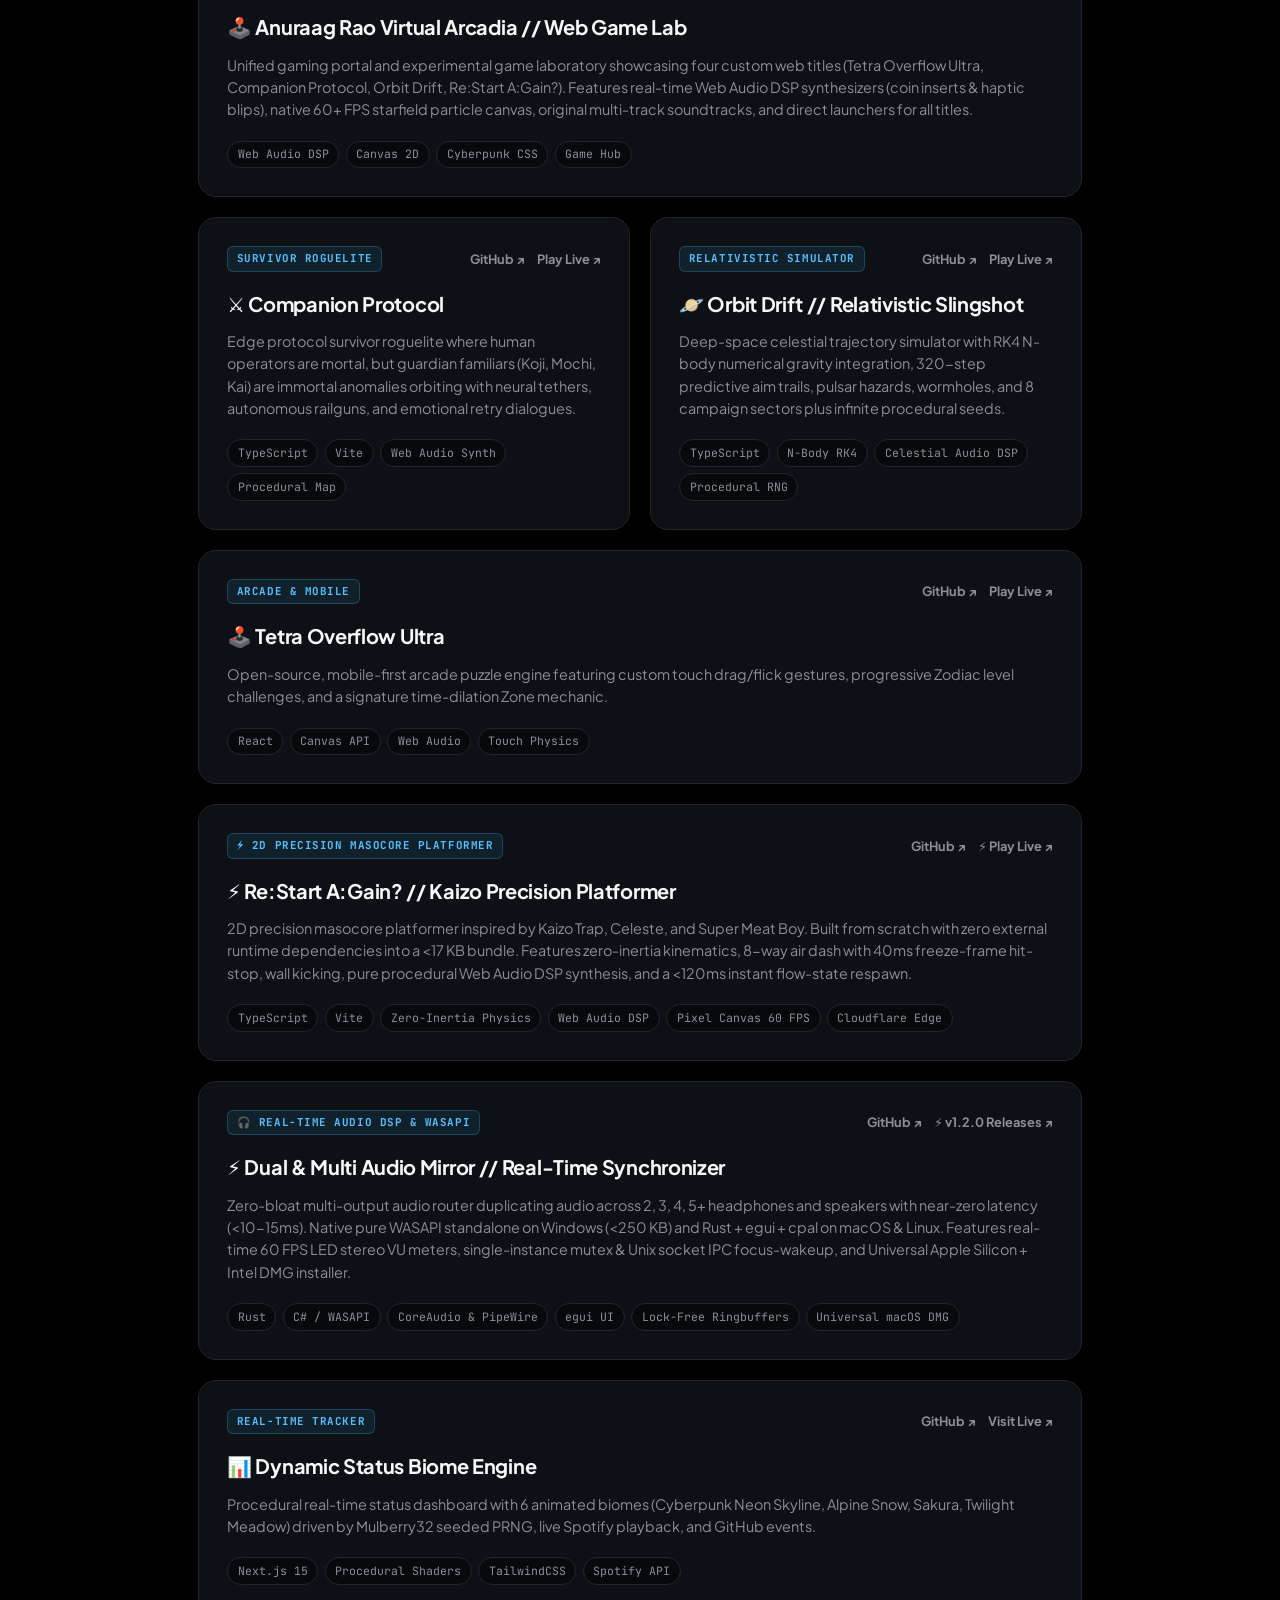
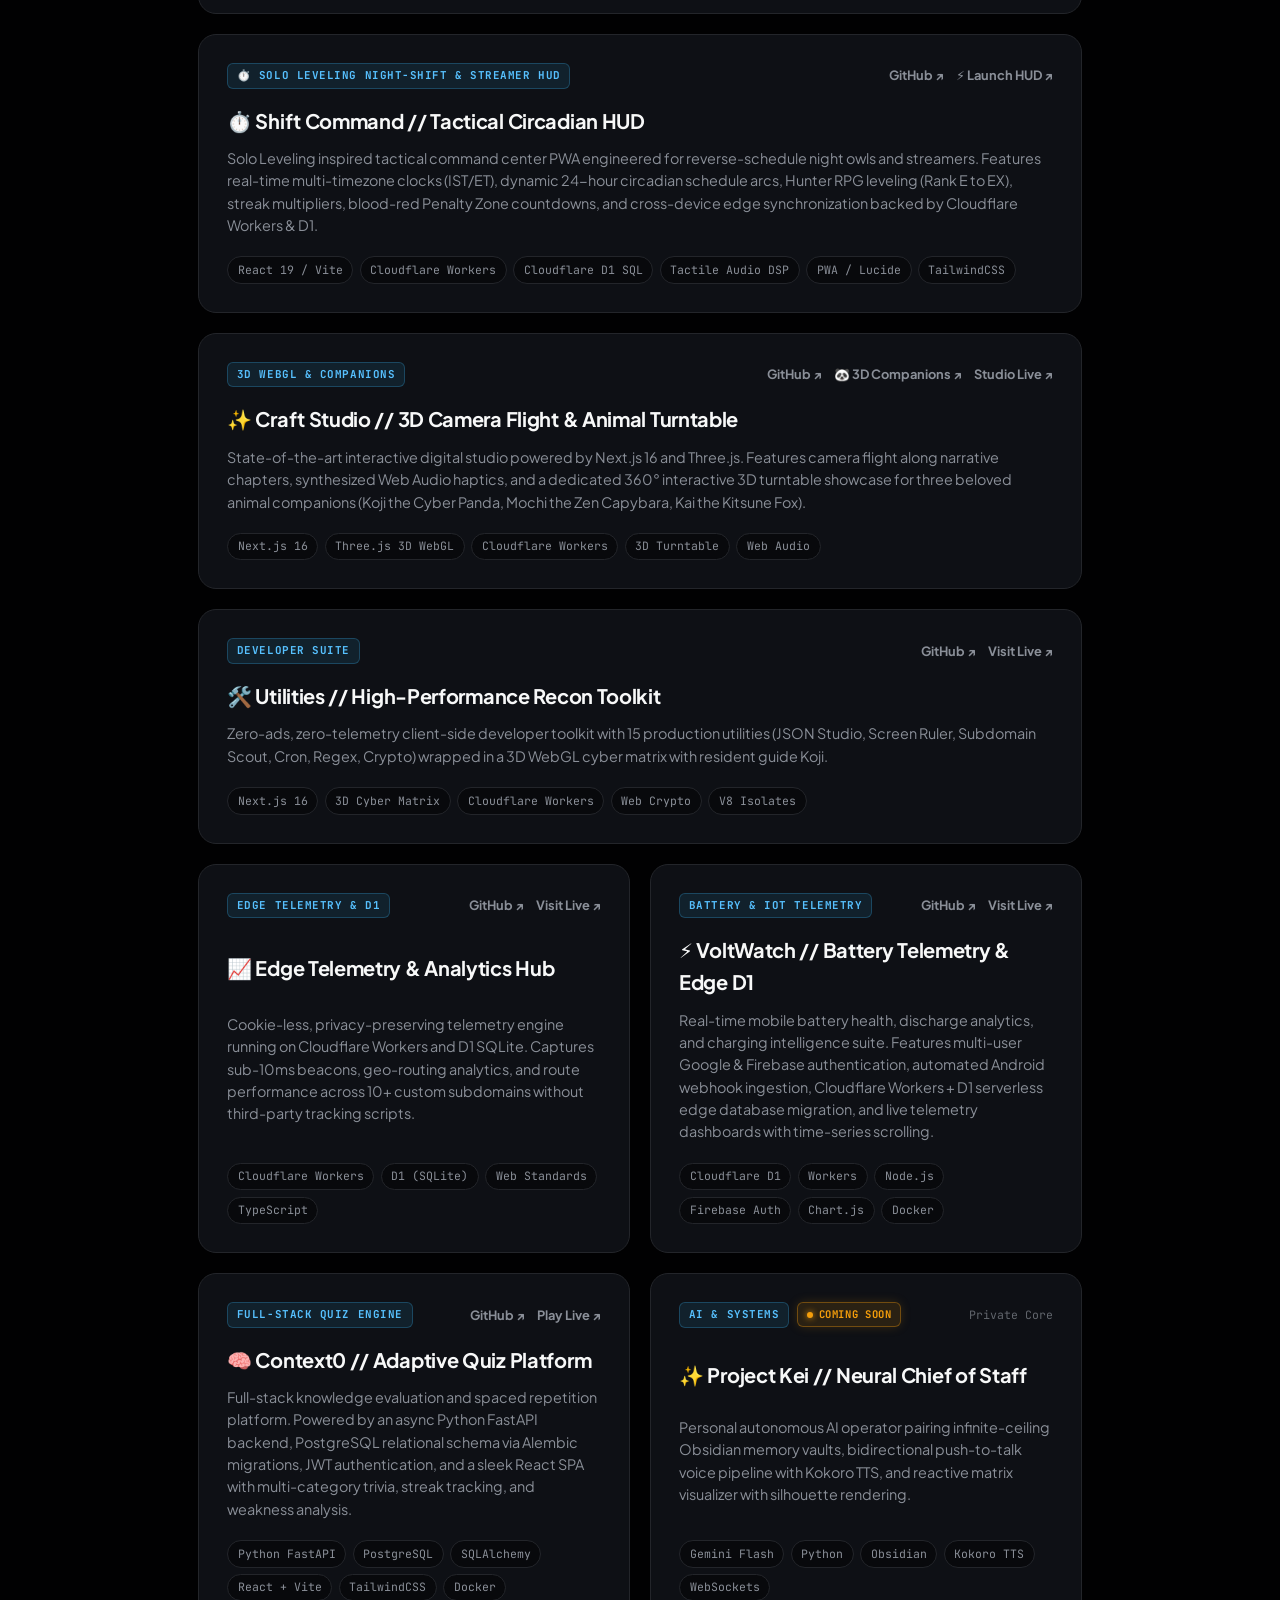
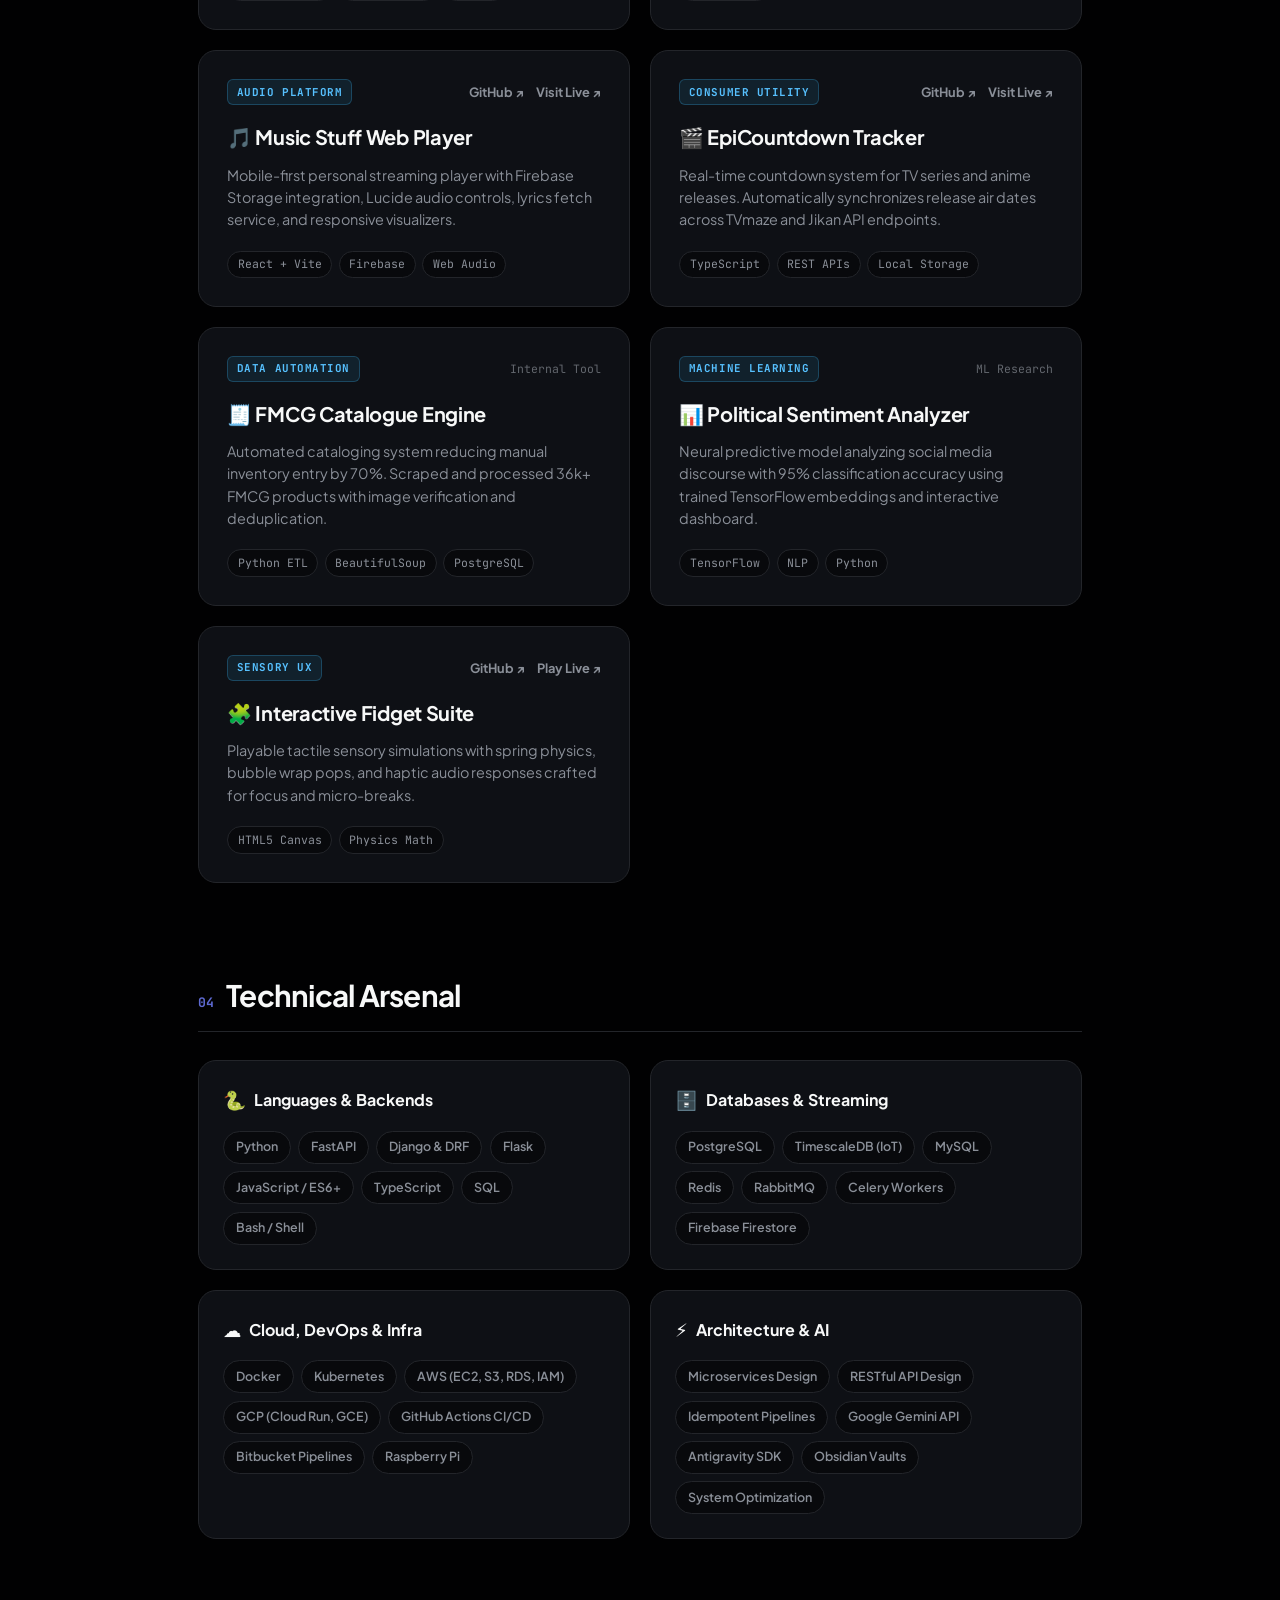
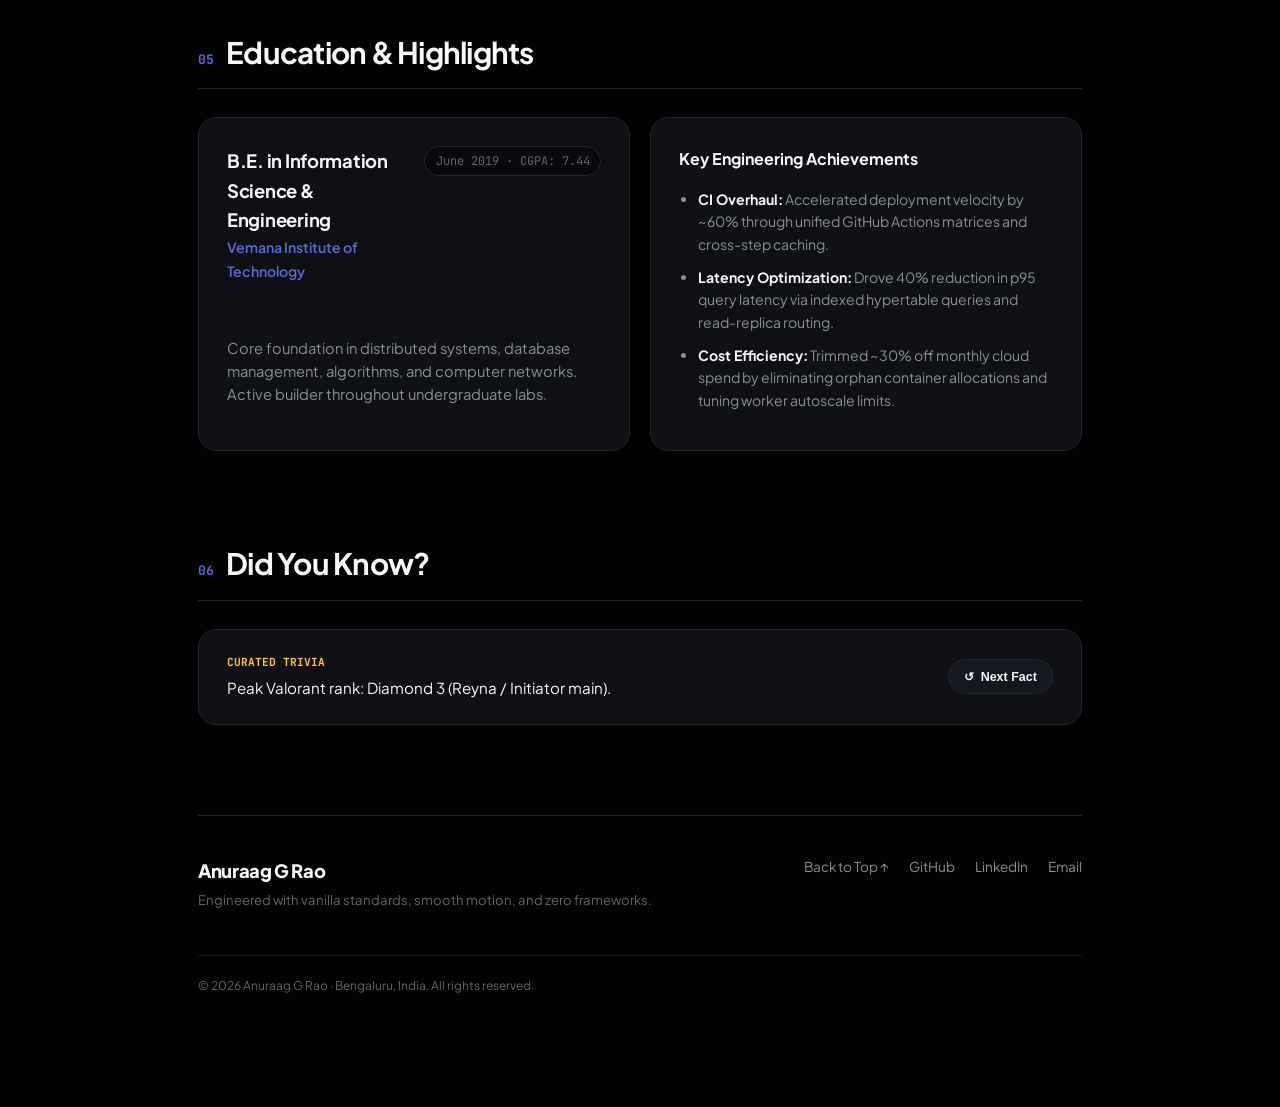
==== commit 70953a52: "feat(portfolio): feature Shift Command (time.anuraaggrao.com) in bento grid & cmd palette" ====
--- a/index.html
+++ b/index.html
@@ -633,6 +633,35 @@
                     </div>
                 </div>
 
+                <!-- Anchor: Shift Command // Tactical Night-Shift & Streamer HUD (2 cols) -->
+                <div class="bento-card spotlight-card bento-col-span-2 project-item" data-category="systems interactive featured">
+                    <div class="bento-card-top">
+                        <span class="card-badge-glow">⏱️ Solo Leveling Night-Shift &amp; Streamer HUD</span>
+                        <div style="display: flex; align-items: center; gap: 0.75rem; flex-wrap: wrap;">
+                            <a href="https://github.com/AnuraagGRao/shift-command" target="_blank"
+                                rel="noopener noreferrer" class="bento-external-link" title="GitHub repository">
+                                GitHub ↗
+                            </a>
+                            <a href="https://time.anuraaggrao.com/" target="_blank" rel="noopener noreferrer"
+                                class="bento-external-link" title="Launch Shift Command HUD">
+                                ⚡ Launch HUD ↗
+                            </a>
+                        </div>
+                    </div>
+                    <h3 class="bento-title">⏱️ Shift Command // Tactical Circadian HUD</h3>
+                    <p class="bento-desc">
+                        Solo Leveling inspired tactical command center PWA engineered for reverse-schedule night owls and streamers. Features real-time multi-timezone clocks (IST/ET), dynamic 24-hour circadian schedule arcs, Hunter RPG leveling (Rank E to EX), streak multipliers, blood-red Penalty Zone countdowns, and cross-device edge synchronization backed by Cloudflare Workers &amp; D1.
+                    </p>
+                    <div class="bento-meta-row">
+                        <span class="tech-pill">React 19 / Vite</span>
+                        <span class="tech-pill">Cloudflare Workers</span>
+                        <span class="tech-pill">Cloudflare D1 SQL</span>
+                        <span class="tech-pill">Tactile Audio DSP</span>
+                        <span class="tech-pill">PWA / Lucide</span>
+                        <span class="tech-pill">TailwindCSS</span>
+                    </div>
+                </div>
+
                 <!-- Anchor 3: Craft Studio & 3D Animal Companions (2 cols) -->
                 <div class="bento-card spotlight-card bento-col-span-2 project-item" data-category="interactive systems featured">
                     <div class="bento-card-top">
@@ -1175,6 +1204,11 @@
                     <span class="cmd-item-text">Play Re:Start A:Gain? (Precision Masocore)</span>
                     <kbd>R</kbd>
                 </div>
+                <div class="cmd-item" data-action="open-link" data-url="https://time.anuraaggrao.com" role="option">
+                    <span class="cmd-item-icon">⏱️</span>
+                    <span class="cmd-item-text">Open Shift Command (Solo Leveling Tactical HUD)</span>
+                    <kbd>S</kbd>
+                </div>
                 <div class="cmd-item" data-action="open-link" data-url="https://volt.anuraaggrao.com" role="option">
                     <span class="cmd-item-icon">⚡</span>
                     <span class="cmd-item-text">Open VoltWatch (Battery Health Telemetry)</span>
